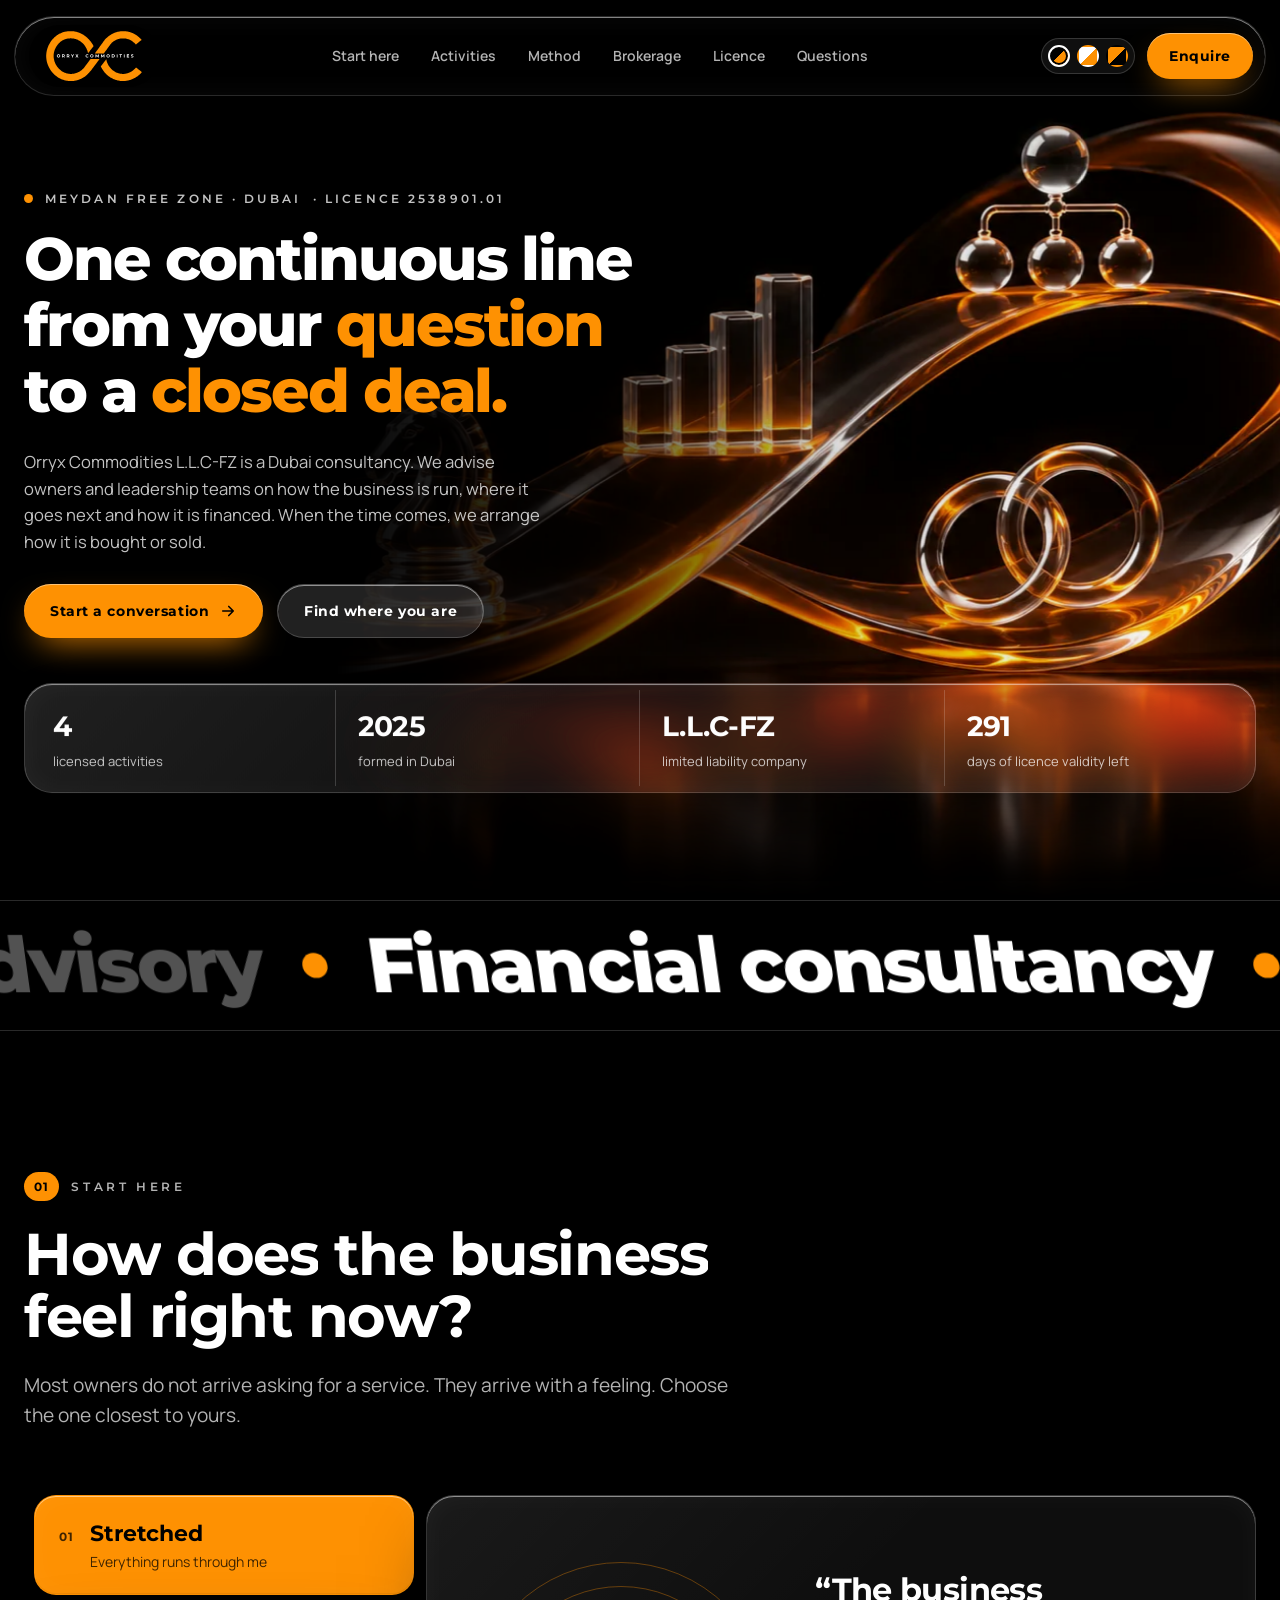
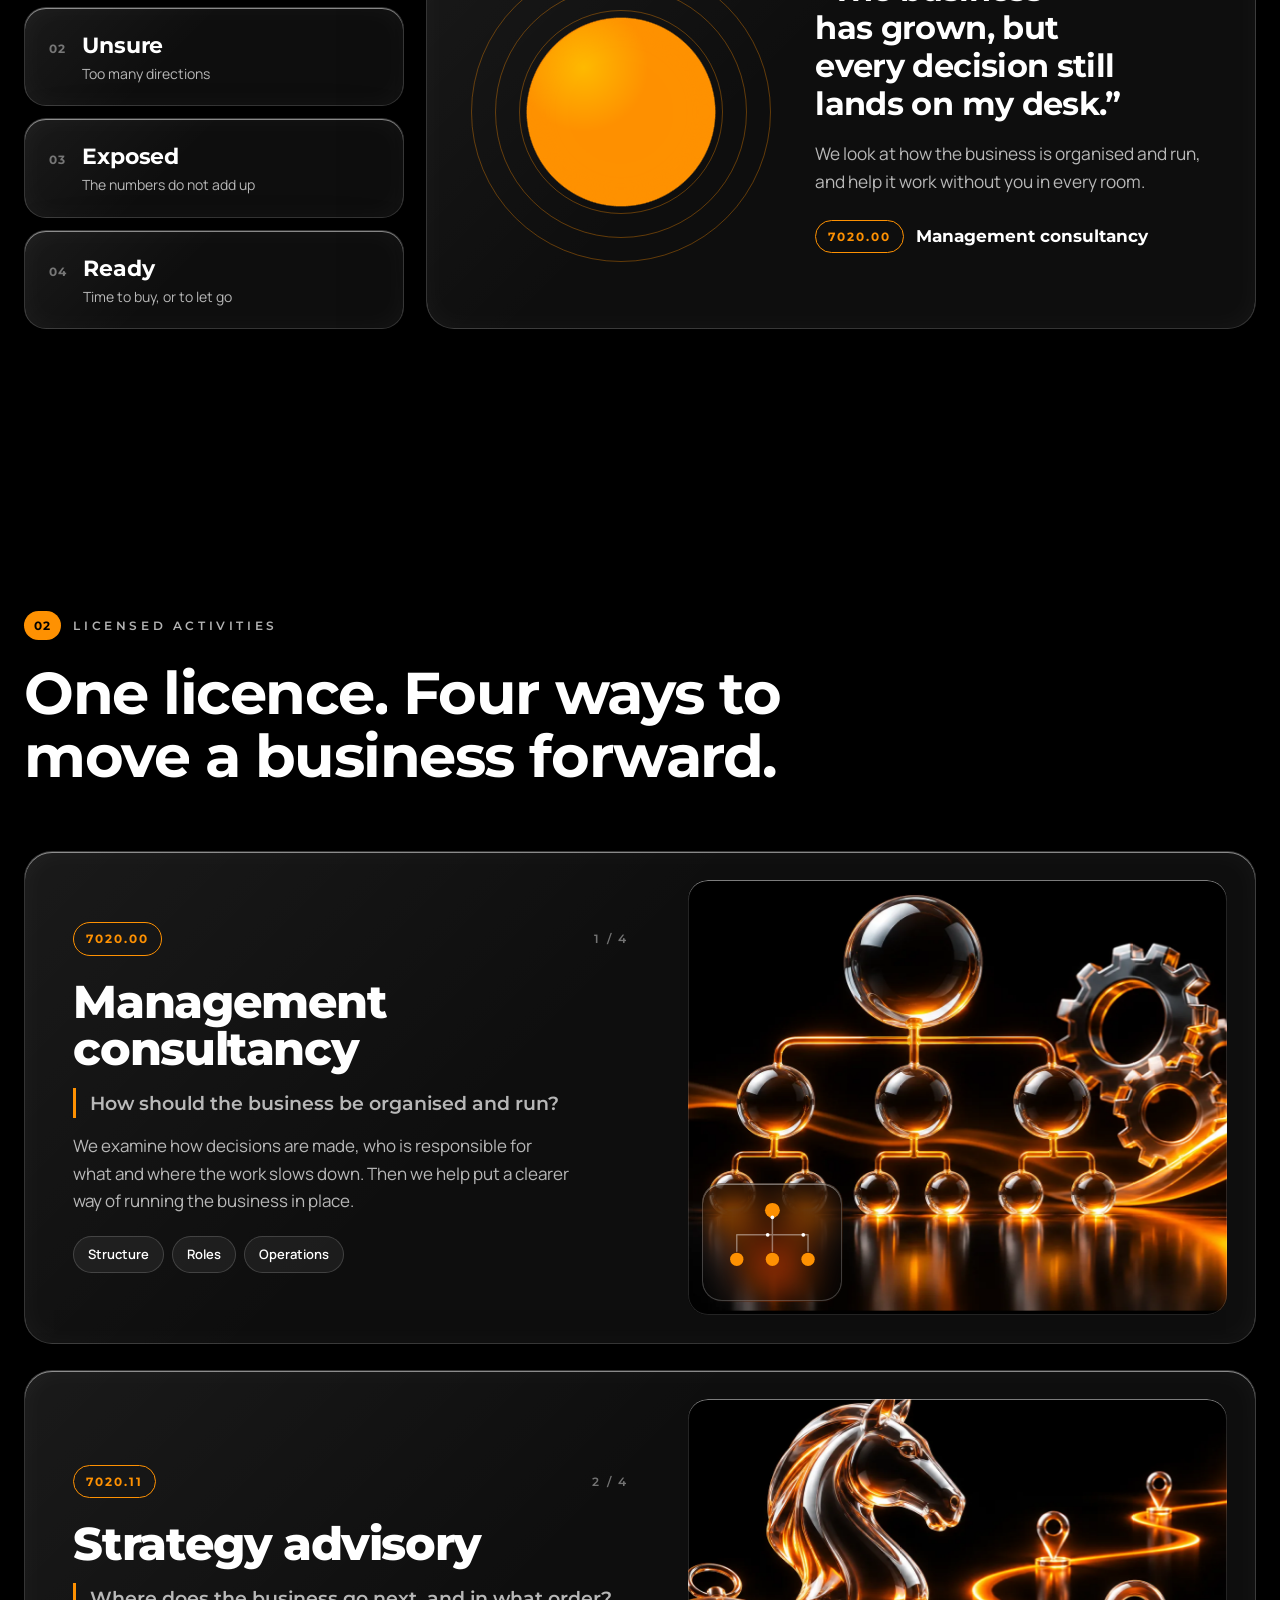
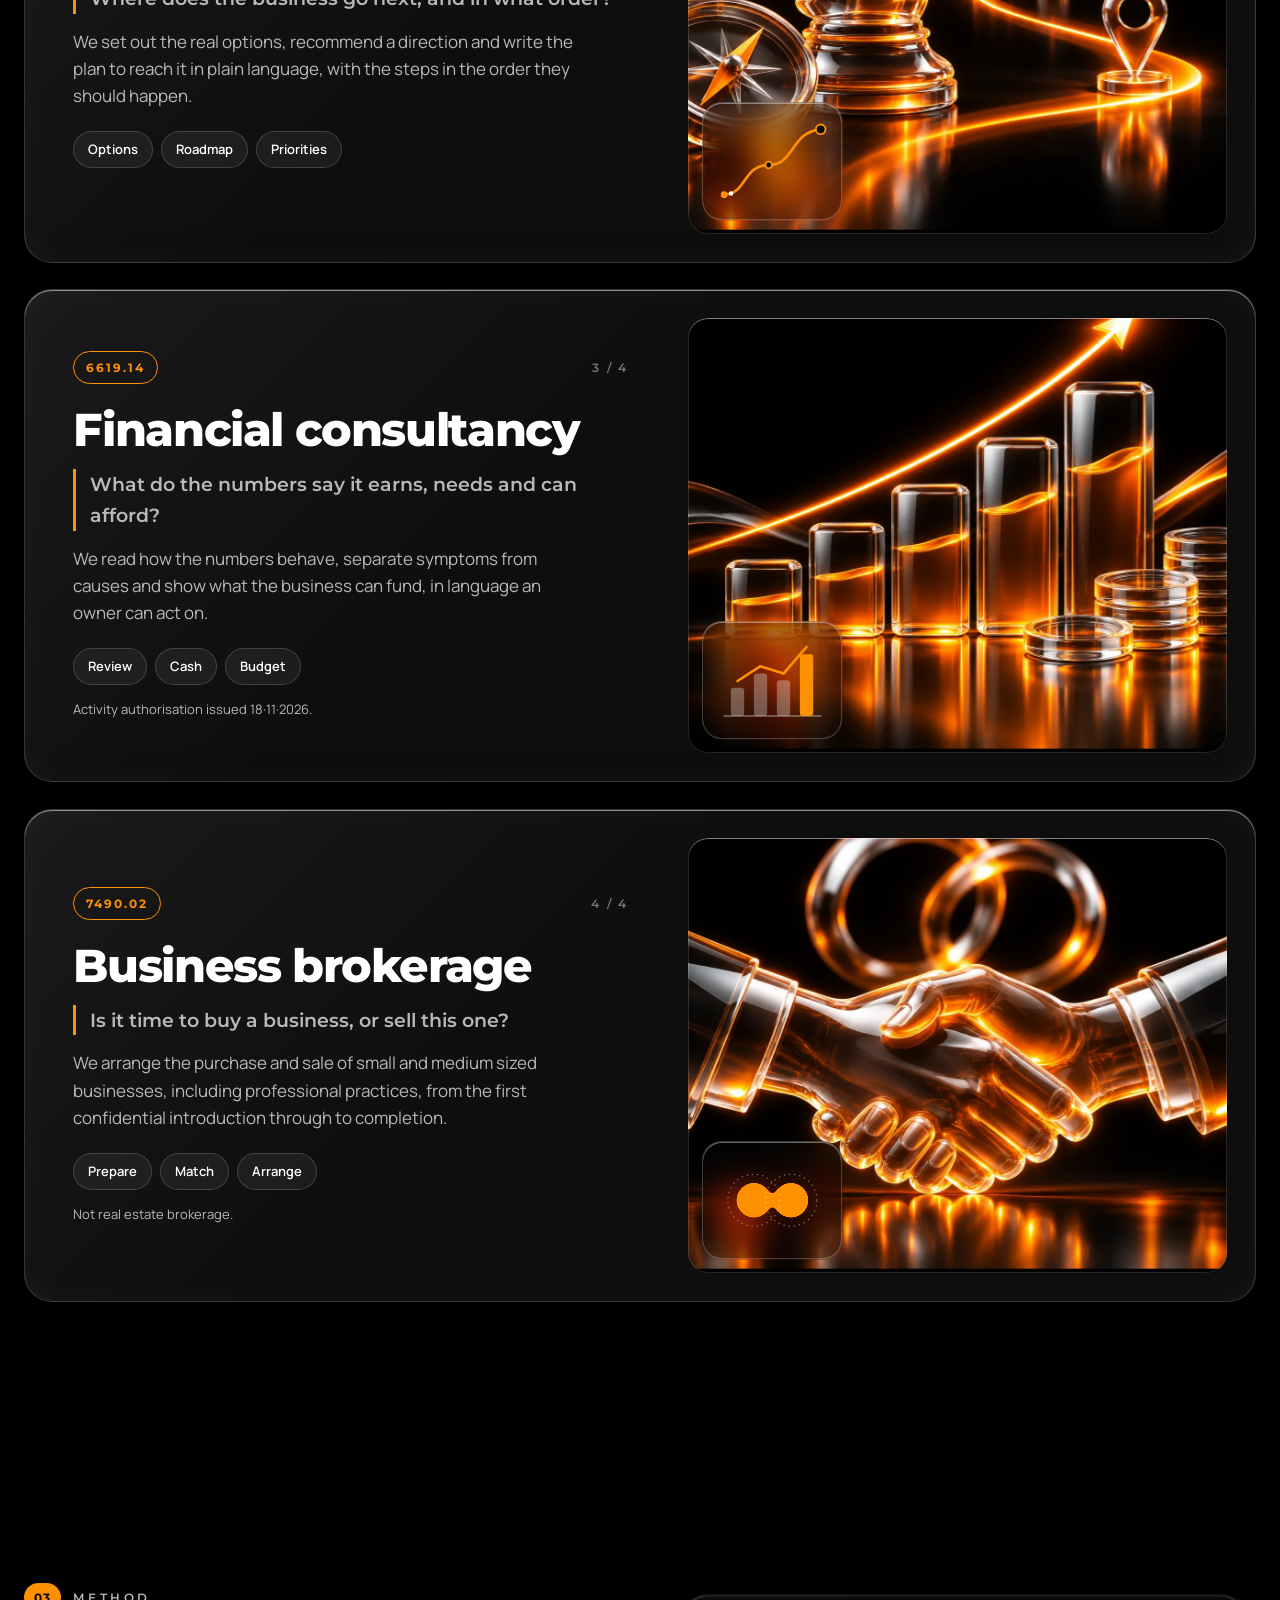
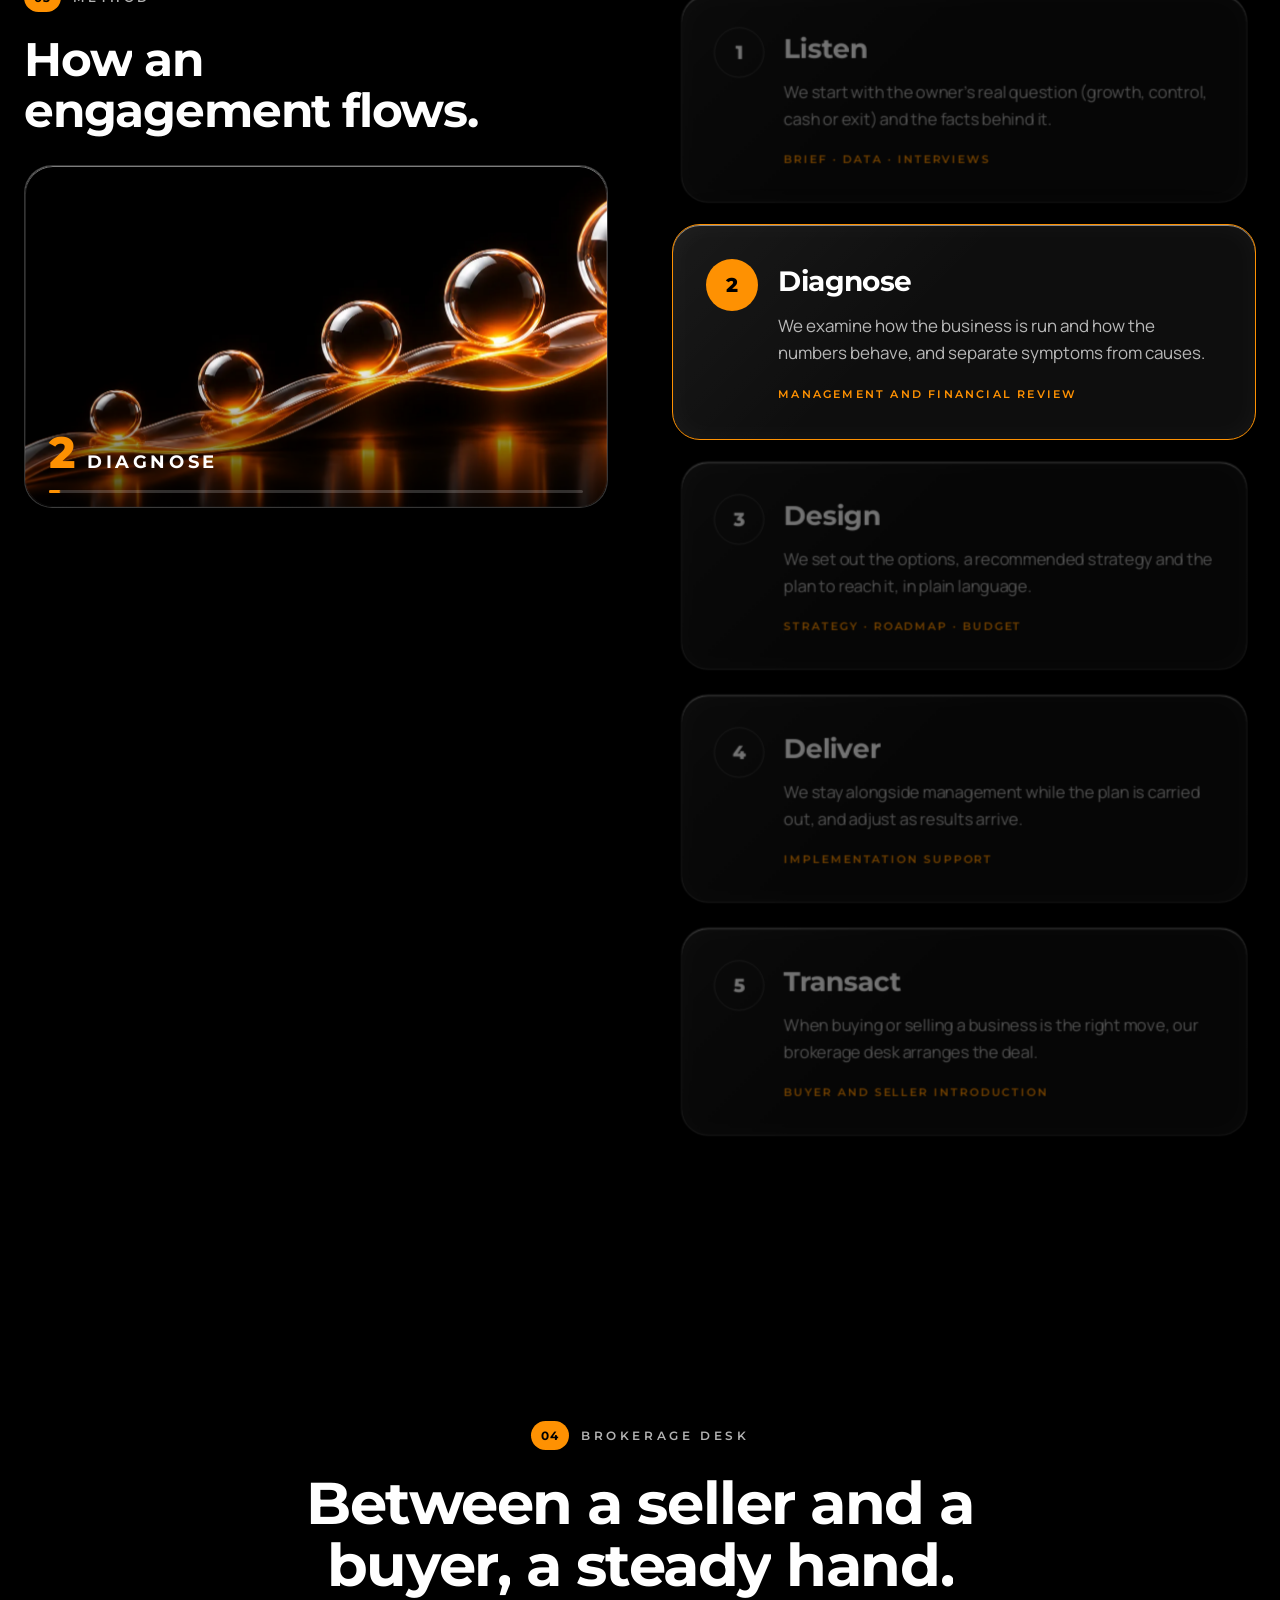
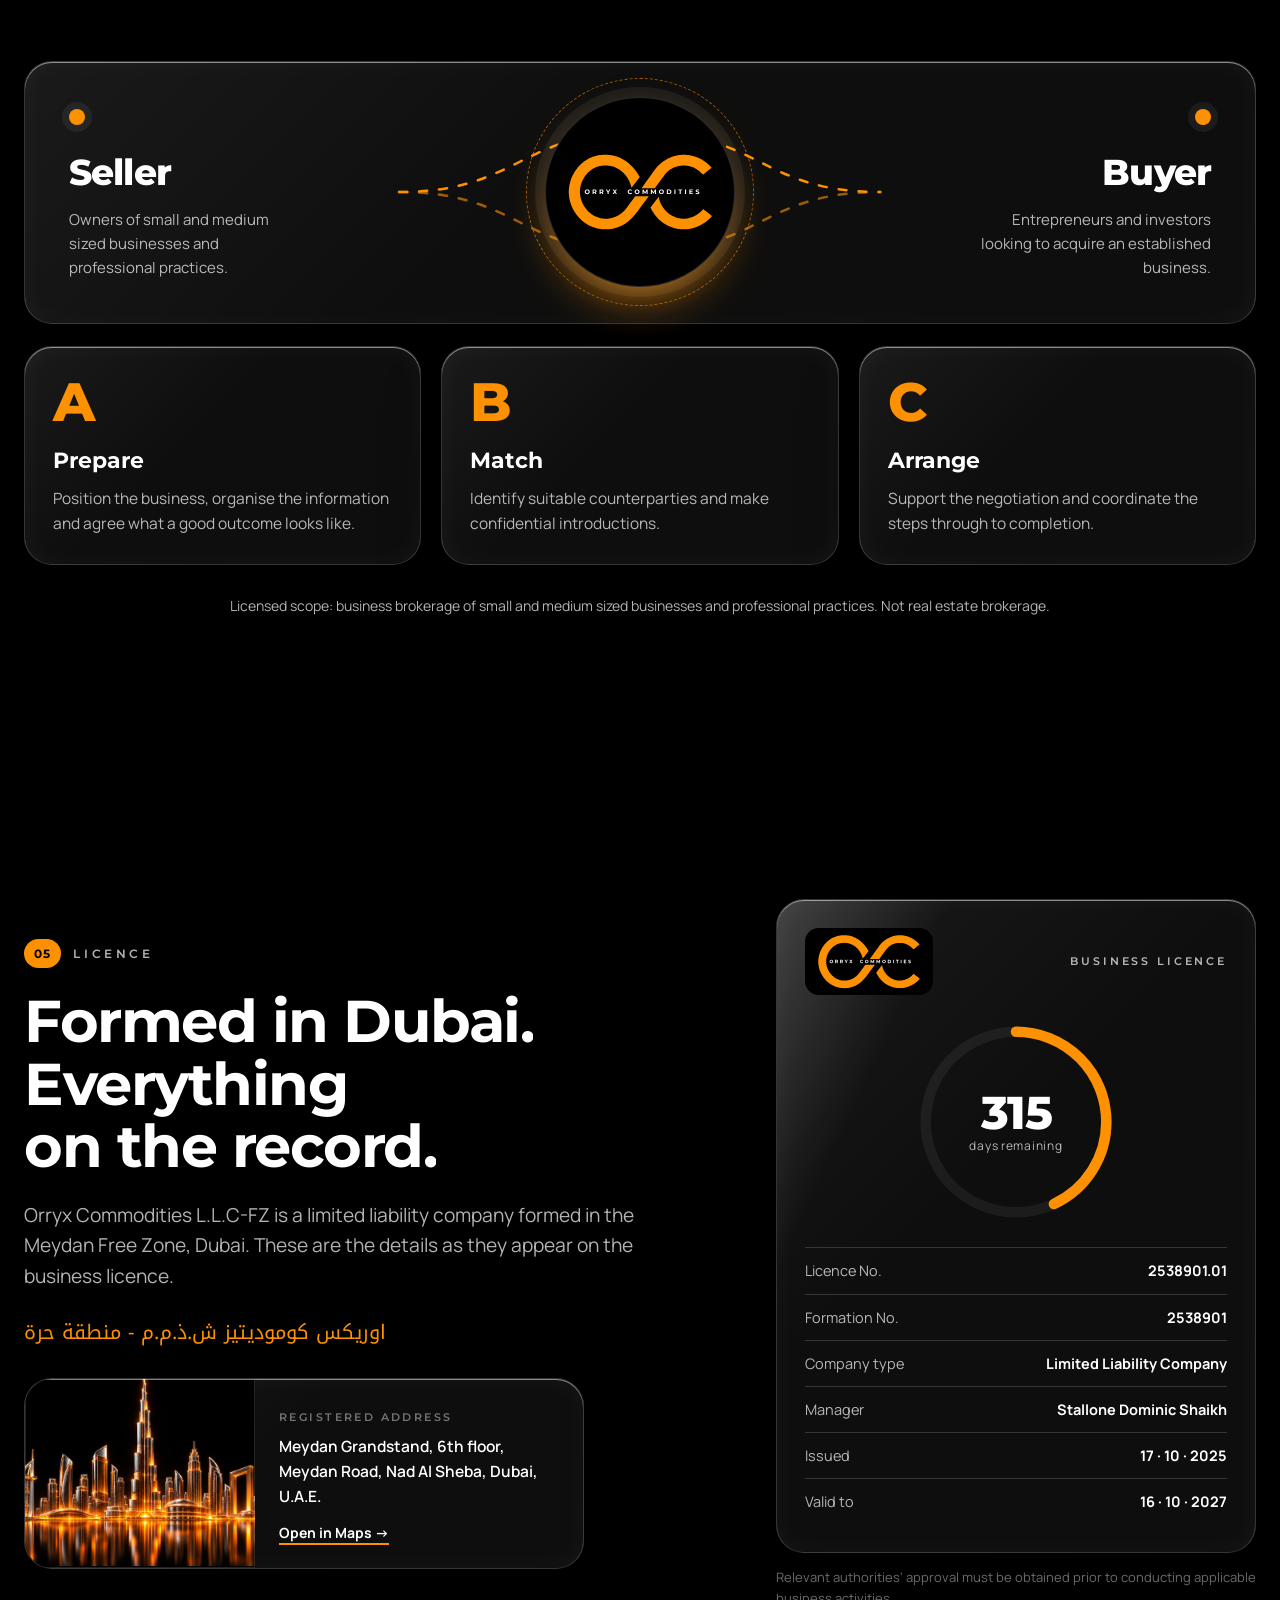
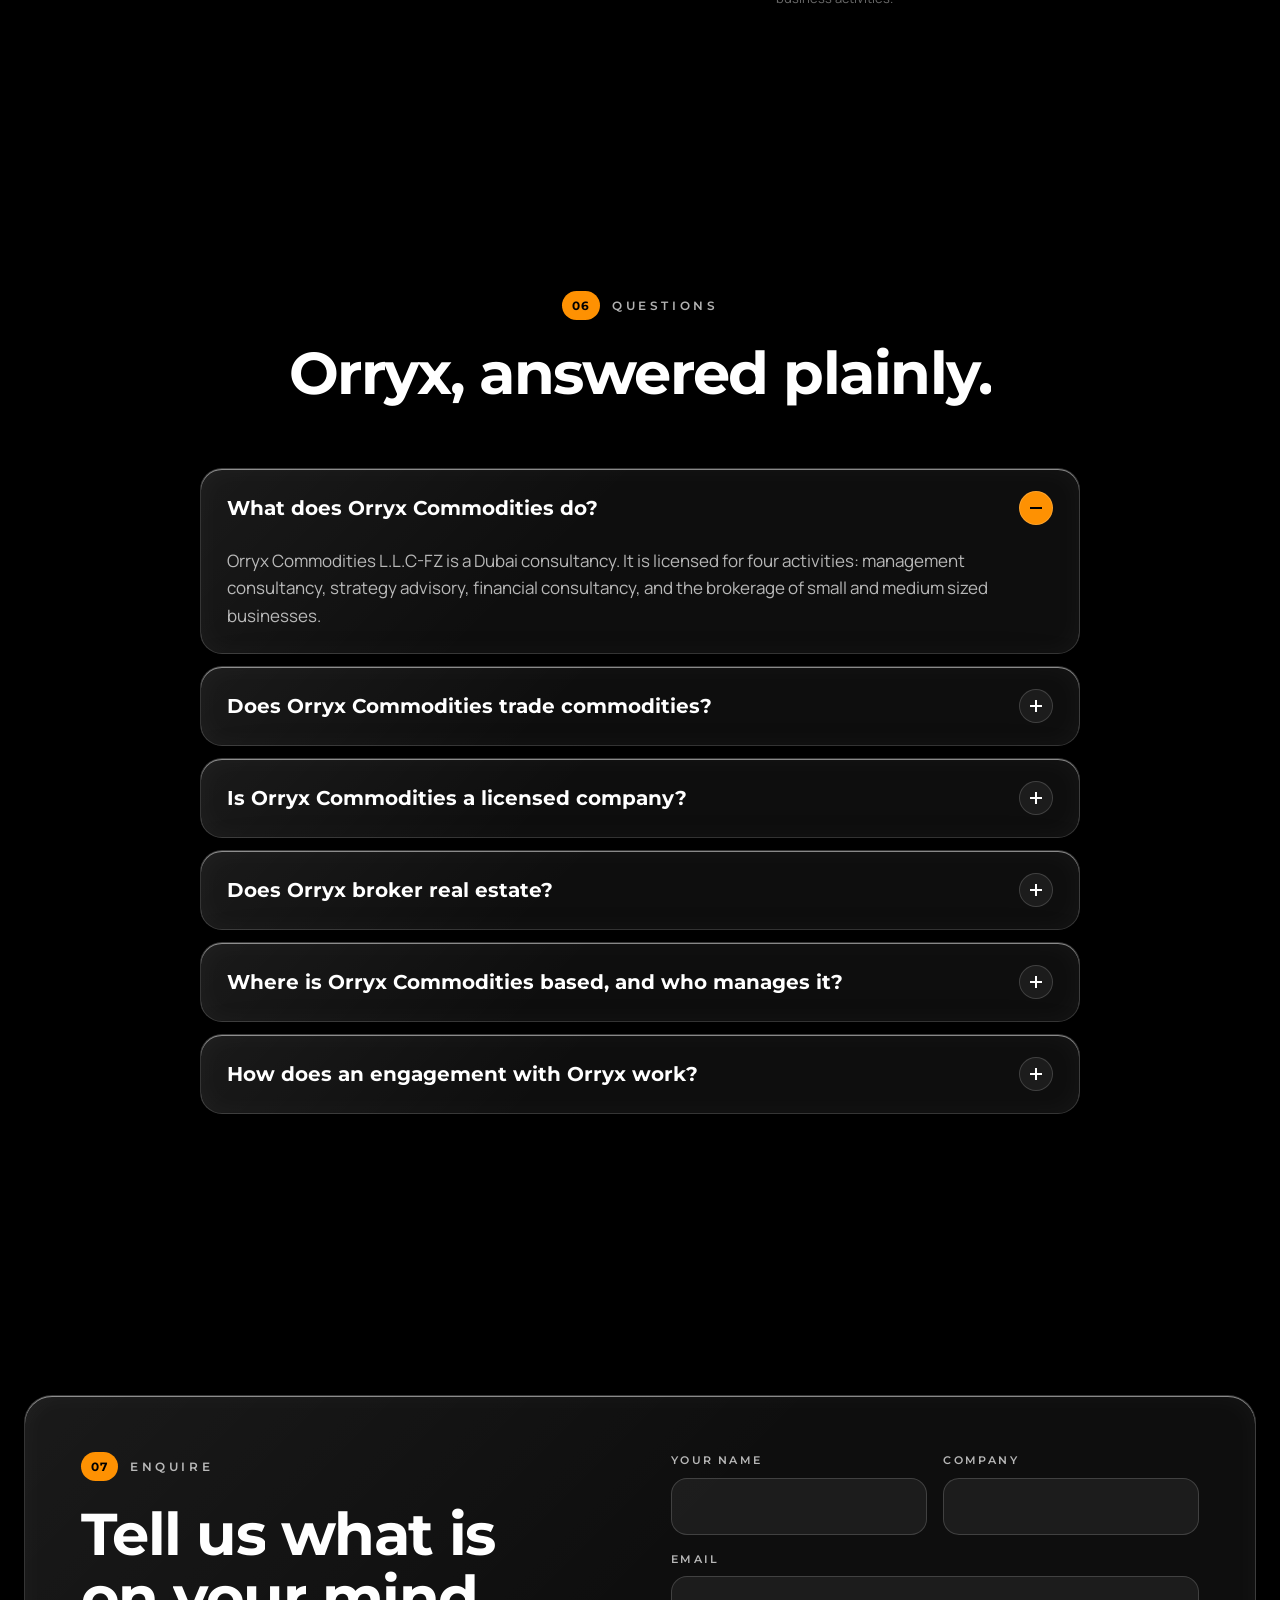
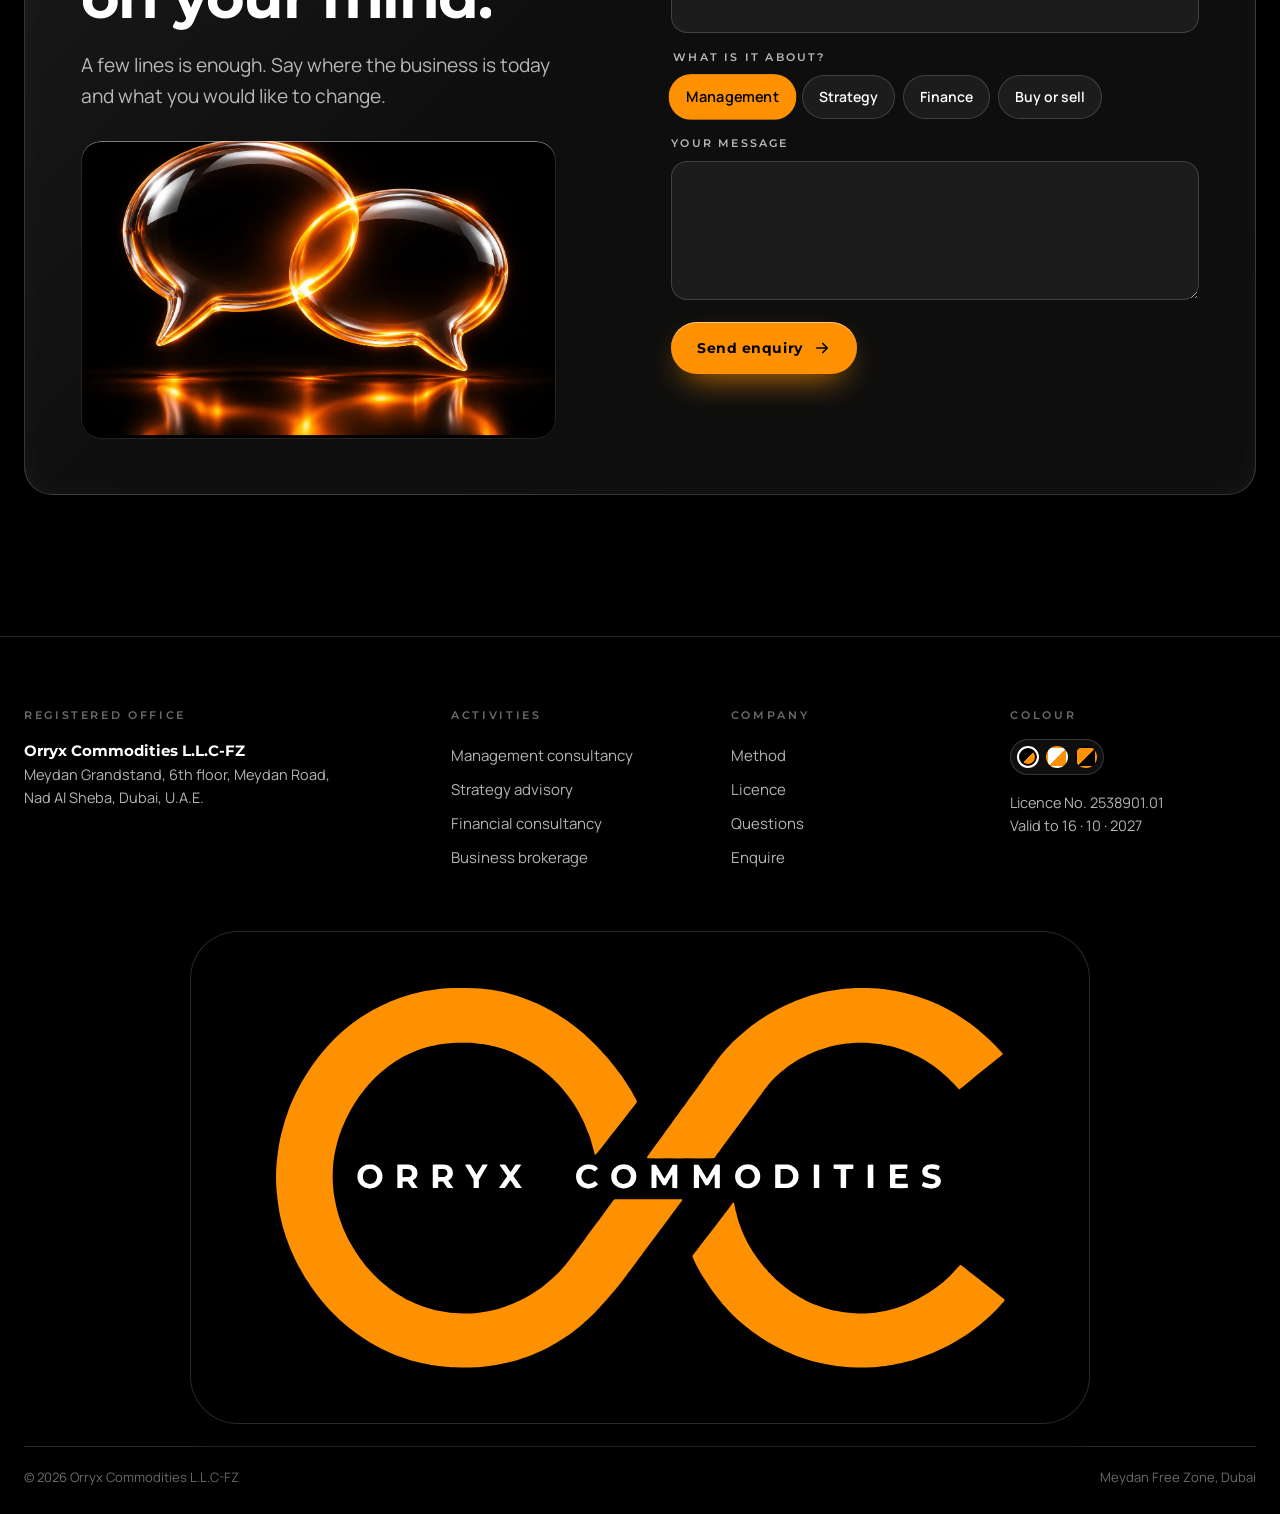
==== index.html @ baf8d6c7 "Orryx Commodities website, version 2 New design, separate from version 1: liquid glass, scroll motio" ====
<!doctype html>
<html lang="en" data-theme="night">
<head>
<meta charset="utf-8">
<meta name="viewport" content="width=device-width, initial-scale=1, viewport-fit=cover">
<title>Orryx Commodities — Dubai consultancy and business brokerage</title>
<meta name="description" content="Orryx Commodities L.L.C-FZ is a Dubai consultancy in the Meydan Free Zone, licensed for management consultancy, strategy advisory, financial consultancy and the brokerage of small and medium sized businesses.">
<!-- Version 2 is a design alternative. Keep it out of search until one version is chosen. -->
<meta name="robots" content="noindex">
<meta name="theme-color" content="#000000">
<meta property="og:type" content="website">
<meta property="og:title" content="Orryx Commodities — Dubai consultancy and business brokerage">
<meta property="og:description" content="Management consultancy, strategy advisory, financial consultancy and SME business brokerage. Meydan Free Zone, Dubai.">
<meta property="og:image" content="https://alliancestreetgoa-lang.github.io/OrryxV2/assets/img/og.png">
<link rel="icon" type="image/png" href="assets/img/favicon.png">
<link rel="apple-touch-icon" href="assets/img/apple-touch-icon.png">
<link rel="preconnect" href="https://fonts.googleapis.com">
<link rel="preconnect" href="https://fonts.gstatic.com" crossorigin>
<link href="https://fonts.googleapis.com/css2?family=Montserrat:wght@400;500;600;700;800&family=Manrope:wght@400;500;600;700&family=Noto+Kufi+Arabic:wght@400;600&display=swap" rel="stylesheet">
<link rel="stylesheet" href="css/style.css?v=16">
<script>
  (function(){var d=document.documentElement;d.classList.add('js');
  try{var t=localStorage.getItem('orryx-theme');if(t)d.setAttribute('data-theme',t);}catch(e){}})();
</script>
</head>
<body>

<!-- The registered logo, traced exactly from the supplied file (tools/trace_logo.py). Do not edit the shapes by hand. -->
<svg width="0" height="0" style="position:absolute" aria-hidden="true">
  <defs>
<!-- LOGO-DEFS:START -->
<path id="lm" fill-rule="evenodd" d="M608.7 186.9l5.7-0.1l4.7 0l14.5 0.6l8.8 0.5l10.7 1l7 0.9l6.3 1l8 1.7l2.5 0.4l2.5 0.7l2.2 0.4l8.1 2.1l9.9 3l8.5 3l8.2 3l14.3 6l4.9 2.3l5.5 2.7l7.9 4.2l3.7 2l5.8 3.4l3.1 1.7l3.3 2l4.1 2.7l2.5 1.8l6.5 4.2l5.7 4.3l10.1 7.7l9.8 8.3l7.4 6.7l10.5 10.3l7.4 7.7l4.6 5.2l3.5 3.8l6 7l3.5 4.4l5.5 6.6l3.4 4.8l4.3 5.5l4.2 5.7l1.5 2.5l2.4 3.5l3.7 5.8l2.4 3.5l3.8 6.3l3.6 6.9l2.7 4.7l0.9 2.1l0.4 1l0.1 0.7l0 0.5l-0.5 1.3l-2 2.7l-3.7 4.4l-3.5 4.6l-4.4 5.5l-3.3 4.5l-4.1 5.3l-4.4 5.6l-1.8 2.3l-6 7.7l-2.2 2.7l-5 6.3l-6.8 8.9l-3.3 4l-2.4 3.2l-4.7 5.8l-3.3 4.3l-2.3 2.5l-0.5 0.3l-0.5 0.1l-0.2-0.1l-0.3-0.3l-0.3-0.8l-0.8-3l-0.8-3.5l-0.6-2.3l-2.3-8l-1.1-4.2l-2.3-7l-1.3-3.3l-2.2-5l-0.7-2l-4-9.7l-1.8-4l-3.5-6.7l-0.8-1.6l-1.9-3.7l-2.9-5l-5-8.3l-1.9-3l-1.5-2l-1.8-2.6l-3-4.1l-1.4-1.8l-2.5-3.2l-4-5l-2.8-3.4l-5.3-5.8l-4-4l-4.9-4.8l-5.7-5.3l-9.4-7.7l-7-5.2l-10.7-7l-3.3-2l-5.1-2.8l-3.1-1.6l-4.8-2.6l-3.7-1.9l-3.9-1.9l-6.9-3.1l-4.8-1.9l-5.2-2l-6.2-2.1l-7-2l-2.3-0.5l-2-0.5l-2.5-0.6l-1.5-0.4l-2.7-0.5l-2.3-0.5l-3-0.5l-2.5-0.5l-8-1.1l-4.7-0.4l-4-0.4l-5.5-0.4l-6-0.3l-5.8 0l-5.7 0l-5 0.2l-5.3 0.4l-3 0.3l-5.5 0.4l-3 0.3l-7.2 1l-2.5 0.4l-3.3 0.5l-2.7 0.7l-2.5 0.4l-2.3 0.6l-2.4 0.5l-1.6 0.5l-2.2 0.5l-3.3 0.9l-1.7 0.6l-4.5 1.4l-10.8 4l-6.9 3.1l-4.2 2l-5.9 2.9l-3.3 1.8l-8.2 5l-3.5 2.3l-9.5 6.7l-5.1 4l-4.8 4l-8.9 8.3l-7.9 8.2l-3.2 3.5l-6 7l-4.8 6.2l-3.3 4.6l-6.7 10.1l-5.1 8.4l-4.9 8.9l-3.3 6.4l-0.8 1.7l-2.9 6.5l-0.8 1.9l-1.2 2.8l-2 4.8l-1.4 4.2l-2.6 7.5l-2 6.4l-0.5 2.1l-0.6 2l-1.9 7.9l-1 4.8l-0.4 2.3l-0.6 2.8l-0.4 3.2l-0.6 3.3l-1 9.7l-0.5 11.3l-0.1 5l0 2.2l0.4 10.3l0.2 2.2l0.9 10.5l1 6.5l0.6 2.8l0.5 2.7l0.5 2.3l0.6 3.5l1.9 8.2l0.9 3.5l0.6 1.8l0.6 2.5l2.9 8.8l1.5 4.2l1.5 4.3l0.8 2.2l2.2 4.9l2.2 4.8l1.7 3.8l2.9 6l1.1 2l5.1 8.9l1.7 2.8l0.8 1.1l2.4 3.9l4.8 7.3l2 2.9l5.3 7.1l0.8 1l1.7 1.9l2.3 3.1l3.2 3.7l6.7 7.3l3.9 4l4.1 4l2.2 2l7.8 6.8l3.5 2.7l2.6 2.2l3 2.3l7.1 5l6.1 3.8l4.5 2.6l4 2.5l3.5 1.9l6.1 2.9l1.7 0.8l3.2 1.5l4.4 2l5.3 2l5.7 2l1.7 0.5l4.4 1.5l4.5 1.3l3.7 1.1l4.3 1l4.2 1l11.5 1.9l7 1l14 1.1l6.8 0.2l10-0.1l6.7-0.4l7-0.8l6.8-0.9l5-0.8l6.2-1.2l5-1.2l7.8-2.1l6.7-2.1l3.5-1.2l8.2-3.1l4.8-1.9l4.3-1.9l8.3-3.9l3.9-2.1l4-2.2l6.8-3.8l4.7-3.1l4.7-3.1l2.6-1.8l5.3-3.9l6.4-5.1l3.3-2.7l2.1-2l2.9-2.4l2-1.8l4.5-4.4l2.2-2.1l3.3-3.3l1.5-1.8l2.3-2.4l3.2-3.7l6.8-8.3l8.2-10.9l4.2-5.9l2.5-3.2l6-8.1l4.3-5.8l5.4-7.6l11.3-15.2l1.8-2.5l4.5-5.8l2.5-3.5l3.4-4.5l3.3-4.8l3-4.1l2.5-3.2l3-4l2.6-3.7l1.2-1.4l1-0.8l0.5-0.3l0.7-0.2l3-0.1l99.5 0.1l0.8 0l0.5 0.2l0.3 0.3l0.1 0.5l-0.2 0.5l-2 3l-5.5 7.2l-2.4 3.5l-4.5 5.8l-1.6 2.2l-4.3 5.8l-2.5 3.5l-2.5 3.2l-4.7 6.5l-8.2 10.9l-2.5 3.5l-8.6 11.1l-1.7 2.5l-2.9 4l-2.3 2.8l-3 4.1l-4.5 6.4l-3.5 4.5l-4.5 6.3l-2.5 3.2l-4.8 6.6l-4.3 5.6l-4.7 6.4l-5.3 6.9l-2.4 3.3l-4.7 5.7l-2.5 3.2l-6 7l-3.3 3.6l-4.7 5.7l-4.1 4.5l-4.5 4.9l-2.2 2.6l-5.5 5.7l-2.8 3l-8.2 8l-3.6 3.3l-2.5 2.2l-2.7 2.5l-4.9 4.3l-8.8 7l-8 6l-10.3 6.8l-6.1 3.9l-4.4 2.5l-4.2 2.6l-7.3 4l-7.7 4l-18.3 8l-5.2 2.1l-5.3 1.8l-1.8 0.5l-4.7 1.7l-1.7 0.5l-4.5 1.5l-7.3 2l-3.5 0.9l-2.2 0.5l-2 0.6l-2.5 0.4l-2.5 0.6l-2 0.4l-2.3 0.6l-3 0.4l-3.2 0.7l-10 1.7l-9 1.1l-10.3 1l-3.2 0.3l-11 0.3l-13 0l-10-0.3l-5.8-0.3l-7-0.6l-3.5-0.3l-8.3-0.9l-8.2-1.2l-2.5-0.5l-2.5-0.3l-2.7-0.6l-2.9-0.4l-2.6-0.7l-2-0.3l-2.5-0.7l-2.5-0.4l-15.3-4l-6.5-2.1l-6-2l-2.7-1l-1.5-0.6l-3.6-1.2l-7.7-3.1l-11.6-5.2l-4.1-2l-7.6-4l-5.5-3l-6.8-4l-12.4-8l-6.8-4.7l-7-5.3l-6.2-4.7l-6-5l-8-7.1l-3-2.9l-8-7.9l-6-6.2l-3.7-4.2l-6-7l-5.3-6.6l-3-3.8l-6.8-9.3l-3-4.3l-2.6-4.2l-5.6-8.4l-3.3-5.9l-2.5-4.2l-1.5-2.8l-2.4-4.2l-3.3-6.2l-3.8-7.8l-1.6-3.8l-2.4-5l-3.2-7.5l-2.5-6.8l-1.4-3.7l-0.6-1.7l-1.5-4.1l-4-12.9l-1.1-4l-1.9-7.5l-1-4.3l-2.1-10l-0.5-3.7l-0.5-2.8l-0.5-3.2l-0.4-2.8l-0.6-5l-0.6-5l-0.4-4.2l-0.5-3.5l-0.5-8.8l-0.3-3.2l-0.2-9l0-7.3l0.2-5.7l0.4-4.8l0.3-5.7l0.2-2.3l0.4-3.2l0.3-3.3l0.8-6l0.3-3.7l0.6-3.3l0.5-3.7l0.5-2.8l0.5-3l0.5-2.2l0.4-2.5l0.9-4.3l0.7-2.5l0.5-2.7l0.6-2.1l2.4-8.9l3.1-10.8l1-3.3l1.6-4.2l2.4-7.2l1.5-3.8l0.6-1.7l2-5l4-9l4.9-10.3l7-13.2l6.3-10.7l7-10.8l2-2.9l5-7.1l2.9-4l3.1-4l5-6.3l9.2-10.7l2.4-2.5l5.3-5.8l2.3-2.2l5.5-5.6l1.8-1.5l8.2-7.5l8.4-6.9l3.9-3l2.5-1.8l6.1-4.5l4.4-2.9l3-2l7.7-4.9l3.8-2.2l6.5-3.7l3.5-1.8l6.5-3.4l4-1.9l7-3.2l4.7-2.1l7.2-2.9l4.8-1.7l9.3-3.3l7.2-2.3l5-1.4l5.5-1.5l9.5-2.1l5-1.1l6-1l7.8-1.2l8-1l6.7-0.6l6.3-0.4l9.7-0.4zM1223.7 187.1l2.9-0.1l3.5 0l12.8 0l16.2 0.9l3.5 0.3l7 0.7l6.8 1l5.7 0.9l6.3 1.1l9.2 2l9 2.2l6 1.7l7.3 2.2l6 2l11 4l5.7 2.2l9.3 4l3.9 1.9l12.2 6.3l8.6 4.8l6.9 4.2l13.3 9l4.1 2.9l6.7 5l2.8 2.3l4.5 3.6l4.2 3.7l5.5 4.6l7.3 6.7l9 8.9l11.1 12l0.3 0.5l0.1 0.5l0 0.5l-0.1 0.3l-0.7 0.7l-2.5 2l-4.8 3.8l-2.7 2.2l-3.5 2.7l-3.1 2.6l-5 4l-2.9 2.2l-15.5 12.6l-3.2 2.6l-5.4 4.6l-7.6 6.2l-1.8 1.6l-4.5 3.5l-2.5 2.1l-0.7 0.5l-0.5 0.1l-0.8-0.2l-0.5-0.3l-7.4-8l-5.3-5.2l-2.8-2.9l-3.1-2.9l-5.7-5l-7.2-6l-4-3.1l-5.4-3.9l-7.6-5l-3.6-2.3l-8.4-4.7l-4-2.2l-8.1-3.8l-4.9-2.1l-7.5-3l-5.5-1.9l-2.2-0.6l-4-1.4l-3.3-1l-2.2-0.5l-2.3-0.7l-2.2-0.4l-2-0.5l-3-0.4l-2.5-0.6l-3.3-0.5l-2.5-0.5l-8.5-1.1l-3.6-0.3l-6.1-0.7l-6.5-0.3l-6 0l-5.3 0l-9.2 0.5l-3.8 0.4l-4.7 0.3l-7.5 1l-7.3 1.3l-9 1.9l-4 1.1l-3.5 1l-3.6 1.2l-2.6 0.8l-3 0.9l-8.3 3.1l-6.9 3l-5.8 2.7l-4.5 2.3l-5.7 3l-5.2 3l-4.3 2.7l-2.3 1.6l-3.8 2.4l-4.6 3.3l-3.5 2.7l-2.1 1.8l-2.8 2.2l-4.9 4.3l-5.1 4.6l-6 6.3l-2.8 3.1l-4.9 6l-4 5.1l-3 4.1l-1.5 2.3l-1.5 1.9l-1.5 2.1l-1.6 2l-5.6 8l-5.4 7.2l-4.7 6.6l-5.5 7.3l-4.5 6.3l-15.2 20.3l-2.8 4l-9.3 12.5l-7.6 10.5l-2.6 3.4l-4.1 5.9l-0.4 0.4l-0.4 0.3l-0.8 0.3l-1.3 0.1l-22 0.1l-18.5-0.1l-12.5 0.1l-14.5-0.1l-18 0.1l-14.5-0.2l-1.2-0.1l-0.4-0.2l-0.2-0.2l-0.2-0.5l0-0.5l0.1-0.3l3.1-4.7l4.3-5.8l5.8-8.1l8.5-11.6l7.5-10.6l8.5-11.4l2.4-3.5l1.4-1.8l2.4-3.5l4.7-6.2l5.3-7.6l2.6-3.4l3.7-5.1l2.3-3.2l4.7-6.6l2.4-3.1l3.1-4.2l2.3-3.3l7.6-10.5l2.4-3.5l10.5-14.5l4.6-6.8l6.4-8.5l1.7-2.4l4.7-6.4l3-3.6l8-9.1l2.8-3l6.5-6.7l7.7-7.1l6.7-5.9l3.6-3l2.2-1.8l3.9-3.2l3.7-3l3.1-2.3l9.8-7l9-5.9l4.9-3.1l4.9-2.8l7-4l4.1-2.2l3.9-2l6.2-3l6.3-2.9l11.4-4.8l3.3-1.4l5.3-1.9l11.9-4l8.3-2.5l8.6-2.2l6.7-1.6l11.2-2.1l7.8-1.2l8-0.9l7.7-0.8l3.3-0.2zM1034.7 519.4l0.4-0.1l0.4 0.1l0.2 0.2l0.3 0.5l0.9 3.9l0.4 2.6l0.4 1.8l0.5 3l0.6 2l0.6 2.4l0.5 1.6l0.5 2.2l0.5 1.8l0.5 2.2l1.8 6l1.2 3.3l3.8 10.2l4.1 9.3l4 8.2l2.8 5.3l5.3 8.7l2 3l2.2 3.1l4.8 7l8.7 11.2l3.5 3.8l4.4 5.2l4.6 4.5l2.5 2.6l2.9 2.9l4.4 4l6 5l4.7 3.9l6.3 4.8l5.7 4l2 1.3l5.8 3.4l3.6 2.3l3.9 2.2l3.7 2l8 4l4.3 1.8l6 2.3l12 4.2l7 2l5 1.2l5 1l6.2 1.2l7.1 1.1l6.4 0.8l5.8 0.5l3.7 0.3l6.5 0.2l10 0l6.3-0.3l9.2-0.9l8.3-1.3l7.2-1.4l6.5-1.5l7.3-1.9l3.9-1.2l8.4-3l5.3-2l4.8-2l5-2.3l6.3-3l3.4-1.7l12.6-7.2l4.6-2.8l3.9-2.7l3.6-2.3l4.2-3l10.1-8l2.6-2.2l3.3-2.9l4.7-4.5l6.1-6.4l3.4-4l5.3-5.5l1-0.9l0.7-0.2l0.6 0.1l0.9 0.6l4.3 3.3l2.8 2.3l6.4 5.2l4.9 3.6l6.4 5.2l3.5 2.6l3.1 2.7l9.6 7.3l6.8 5.5l3.5 2.6l4.2 3.6l5.8 4.5l3.6 3l1.4 1.2l0.5 0.8l0 0.5l-0.1 0.5l-0.3 0.5l-1.4 1.6l-2.3 2.6l-4.7 5.4l-3.9 4.1l-4.1 4.1l-5.1 4.9l-7.8 7l-3.3 2.8l-4.9 4.2l-7.9 6.2l-9.3 6.8l-6.3 4.3l-3.9 2.3l-5.2 3.4l-7 4.1l-7.3 4.1l-7.7 3.9l-10.1 4.9l-1.7 0.7l-5.5 2.5l-6 2.4l-3.2 1.4l-2.8 1.1l-8.5 3l-8.2 2.6l-4.3 1.5l-3 0.9l-2.2 0.5l-2.2 0.7l-5.6 1.3l-2 0.6l-2.5 0.4l-2.5 0.7l-2.2 0.3l-2.3 0.6l-2.7 0.5l-2.5 0.5l-5 0.9l-3.3 0.5l-3.2 0.6l-4.8 0.5l-4 0.5l-9 0.9l-2.7 0.2l-10 0.3l-15.5 0l-10-0.4l-4.3-0.4l-8.5-0.7l-8.2-0.9l-3.5-0.6l-3.5-0.4l-7.8-1.6l-3.2-0.5l-2-0.5l-2.5-0.5l-2.3-0.5l-2.2-0.4l-2-0.6l-2.5-0.5l-7.5-2l-6.3-1.8l-4.5-1.6l-5-1.7l-10.5-3.9l-4.7-2l-11.3-4.9l-3.2-1.7l-7.1-3.5l-5.4-2.8l-5.3-3l-3.7-2.2l-8-4.9l-3.5-2.5l-8.4-5.6l-5.4-3.9l-3.9-3.1l-9.8-7.8l-8-7l-1.7-1.7l-6.5-6.2l-8.1-8.3l-2.2-2.6l-4.8-5.3l-3.9-4.8l-4.1-5l-7-9.3l-3.7-5.3l-4.5-6.9l-1.5-2.2l-1.8-2.7l-2.4-3.6l-3.9-6.3l-2.9-5.1l-5.2-9.6l-1.9-4l-2.9-6.3l-0.7-1.7l-0.2-1l0.1-0.8l0.3-0.7l0.3-0.5l6.5-8.3l6.7-8.9l3.3-4.1l2.9-3.8l1.7-2.4l1.5-1.8l3.9-5l1.6-2.2l5.3-6.7l8.5-11.3l1.5-1.8l1.7-2.2l1.4-1.8l2.4-3.2l1.5-1.9l4.3-5.5l7.2-10.2l0.3-0.2z"/>
<path id="lw0" fill-rule="evenodd" d="M468.4 460.6l1.7-0.1l2.3 0l1.7 0l1.3 0.2l2.2 0.4l2.5 0.9l0.5 0.3l1.5 0.8l0.8 0.6l0.7 0.5l0.5 0.5l0.7 0.4l0.4 0.5l0.6 0.5l0.4 0.5l0.6 0.5l0.5 0.8l0.5 0.5l0.3 0.6l0.5 0.6l0.3 0.5l0.3 0.8l0.4 0.8l0.3 0.7l0.4 2l0.3 1l0.2 1l0.1 1.7l0 3l-0.2 1.3l-0.4 1.2l-0.5 2l-0.2 0.5l-0.5 0.9l-0.2 0.6l-0.7 1l-0.6 1l-0.5 0.5l-0.5 0.8l-0.3 0.2l-0.6 0.8l-0.3 0.2l-0.8 0.8l-0.5 0.3l-0.5 0.5l-0.6 0.4l-0.9 0.7l-1 0.5l-0.5 0.3l-0.5 0.3l-1.2 0.3l-1.3 0.6l-2.2 0.3l-2 0.5l-1.3 0l-2.2 0l-1-0.1l-1.4-0.4l-2.4-0.4l-1.2-0.5l-1.3-0.5l-0.7-0.5l-1-0.4l-1-0.7l-0.5-0.3l-0.5-0.5l-0.8-0.5l-0.5-0.6l-0.5-0.4l-0.5-0.6l-0.3-0.3l-0.6-0.8l-0.4-0.5l-1.1-1.7l-0.6-1.4l-0.5-1l-0.3-0.9l-0.4-2.5l-0.2-1.2l0-2.3l0.1-2l0.1-1l0.7-3l0.9-2.2l0.2-0.5l1.1-1.5l2-2.3l0.3-0.2l0.7-0.8l0.6-0.4l0.5-0.5l1.6-1.1l1.8-1l2.6-1l1-0.2zM470.7 467.4l0.9-0.1l1 0.1l2.8 0.7l2.2 1l1.3 1l1 1l0.5 0.8l0.2 0.2l1.1 2l0.8 3.3l0.2 1.2l-0.1 1l-0.1 0.8l-0.8 3.2l-0.5 0.8l-0.6 1.2l-0.4 0.5l-0.5 0.8l-1 1l-0.4 0.2l-0.7 0.7l-1.7 0.9l-2.5 0.6l-1 0.2l-0.8 0.1l-0.7 0l-1-0.2l-2.8-0.8l-1.7-0.9l-0.5-0.4l-0.8-0.6l-0.5-0.5l-0.3-0.3l-1.2-1.6l-1-2.2l-0.3-1.5l-0.2-2l0.1-2l0.4-2.2l1-2.6l1.1-1.7l1-1l1.2-0.9l1-0.6l0.7-0.4l0.8-0.3z"/>
<path id="lw1" fill-rule="evenodd" d="M514.4 460.9l0.5-0.2l1 0l15.2 0l1.5 0.1l1.8 0.2l1.2 0.4l1.8 0.6l0.5 0.2l1.7 1.1l1.2 0.8l0.6 0.6l0.4 0.4l0.6 0.7l0.3 0.3l0.9 1.3l0.4 0.7l0.8 2.3l0.1 0.5l0.2 1.2l0 2.3l-0.1 1.5l-0.2 1l-0.9 2.7l-1.3 1.9l-1 1.1l-1.3 1l-1.2 0.7l-1 0.7l-0.2 0.4l0 0.2l0.2 0.5l0.3 0.5l0.5 0.6l0.3 0.7l0.4 0.5l0.8 1.1l0.5 0.6l0.4 0.8l0.4 0.5l0.7 1l0.5 0.6l0.5 0.8l0.5 0.6l0.3 0.5l0.9 1.2l0.1 0.3l0 0.2l-0.2 0.3l-0.4 0.1l-0.2 0.1l-6.3 0l-0.7-0.1l-0.8-0.3l-0.2-0.2l-0.7-1.1l-0.5-0.5l-0.4-0.8l-0.5-0.5l-0.4-0.7l-0.6-0.8l-0.4-0.7l-0.5-0.6l-0.5-0.9l-0.6-0.8l-0.6-1l-0.8-1l-0.3-0.2l-0.5 0l-5.5 0l-0.7 0.1l-0.3 0.1l-0.2 0.2l-0.2 0.3l0 0.3l0.1 0.7l-0.1 7.5l-0.1 0.5l-0.2 0.3l-0.3 0.1l-0.5 0.1l-5.5 0l-1-0.1l-0.2-0.1l-0.2-0.3l-0.2-0.5l0-0.7l0.1-10l-0.1-23.5l0-0.5l0.1-0.3zM523.4 467.6l4.7 0l2.5 0.1l1 0.2l1 0.2l2 1l1 1.1l0.3 0.4l0.3 1l0.4 1.5l0 1l-0.1 1l-0.4 1.5l-0.2 0.5l-0.3 0.5l-1 1.1l-1.7 0.9l-1 0.3l-2.5 0.2l-5.5 0.1l-1-0.1l-0.5-0.3l-0.2-0.4l-0.1-0.5l0.1-5.3l0-5l0.1-0.5l0.3-0.2l0.3-0.1z"/>
<path id="lw2" fill-rule="evenodd" d="M569.5 460.9l0.4-0.1l0.7-0.1l10-0.1l5.8 0.1l1.2 0.1l1.8 0.2l1.2 0.3l2 0.7l0.5 0.2l1.5 0.9l0.5 0.5l0.8 0.6l0.4 0.4l0.6 0.6l0.5 0.7l0.4 0.5l0.3 0.5l0.5 0.7l0.5 1.3l0.4 0.7l0.2 0.5l0.2 1l0.1 2l0 2l-0.2 1.8l-0.2 0.5l-0.8 2.2l-1.2 1.9l-1 1.1l-0.6 0.5l-0.5 0.5l-1.2 0.8l-0.9 0.7l-0.2 0.3l0 0.2l0.1 0.3l0.4 0.5l0.7 1.2l0.4 0.5l0.3 0.7l0.5 0.6l0.5 0.8l0.5 0.7l0.6 1l0.4 0.5l0.5 0.8l0.6 0.7l0.5 0.7l0.5 0.5l0.4 0.7l0.6 0.6l0 0.2l-0.3 0.3l-0.5 0.1l-0.5 0.1l-4.3 0l-2.5 0l-0.6-0.2l-0.3-0.3l-0.6-0.6l-0.3-0.6l-0.6-0.8l-0.5-0.7l-0.6-0.8l-0.4-0.7l-0.5-0.5l-0.4-0.8l-0.4-0.5l-0.8-1.2l-0.4-0.5l-0.6-1l-0.4-0.5l-0.3-0.3l-0.3-0.1l-0.5-0.1l-0.7 0l-4.8 0l-0.5 0.1l-0.2 0.1l-0.3 0.3l-0.2 0.2l0 0.3l0 8.2l-0.1 0.5l-0.3 0.3l-0.4 0.2l-0.5 0l-5.2 0l-0.8-0.1l-0.5-0.1l-0.4-0.3l-0.1-0.2l-0.1-0.5l-0.1-4.8l0.1-9.7l-0.1-9l0-9.8l0-0.7l0.1-0.5l0.1-0.3zM578.5 467.6l0.4 0l5.2-0.1l1.5 0.1l1 0.2l1.2 0.3l1.9 1l1.1 1.3l0.7 1.7l0.1 0.8l0 1.5l-0.1 1l-0.6 1.4l-0.6 0.8l-0.7 0.7l-0.7 0.6l-1.5 0.7l-0.8 0.2l-1 0.1l-1.2 0.1l-5.5 0.1l-0.5 0l-0.5-0.3l-0.2-0.2l-0.2-0.2l-0.1-1l0-9.8l0-0.2l0.2-0.3l0.5-0.4z"/>
<path id="lw3" fill-rule="evenodd" d="M619.6 460.9l0.3-0.1l1.5-0.1l4.5 0l1.2 0.1l0.5 0.1l0.3 0.3l0.3 0.7l0.4 0.5l0.5 1.3l0.6 0.7l0.5 1.2l0.6 0.8l0.4 0.7l0.7 1l0.3 0.8l0.5 0.5l0.7 1.2l0.4 0.5l0.4 1l0.7 1l0.3 0.8l0.5 0.7l0.4 1l0.3 0.2l0.2 0.1l0.4-0.3l0.7-0.7l0.5-1l0.7-1l0.3-0.8l0.5-0.7l0.5-1l0.6-0.8l0.4-0.7l0.7-1l0.3-0.8l0.5-0.7l0.5-1l0.6-0.8l0.4-1l0.5-0.7l0.6-1.3l0.3-0.4l0.5-0.3l0.5-0.2l1.3 0l5.2 0l0.5 0.1l0.3 0.3l0.1 0.3l-0.1 0.4l-0.6 0.6l-0.6 1.2l-0.4 0.5l-0.5 1l-0.7 1l-0.4 0.8l-0.4 0.5l-0.4 0.8l-0.7 0.9l-0.4 0.8l-0.4 0.5l-0.6 1.2l-0.6 0.8l-0.4 1l-0.6 0.7l-0.3 0.8l-0.6 1l-0.4 0.9l-0.6 0.8l-0.5 1l-0.5 0.8l-0.4 0.8l-0.6 0.9l-0.4 0.9l-0.8 1l-0.6 1.4l-0.1 0.5l0 0.7l0 2.8l0.1 7.7l-0.2 0.5l-0.4 0.4l-0.3 0.1l-0.5 0l-5.5-0.1l-0.9-0.1l-0.4-0.3l-0.1-0.2l0-0.5l0-11.3l-0.2-1.2l-0.2-0.5l-0.7-0.9l-0.4-0.9l-0.3-0.5l-0.6-1.2l-0.6-0.8l-0.6-1.2l-0.5-0.6l-0.4-0.9l-0.6-0.9l-0.3-0.9l-0.5-0.7l-0.7-1.3l-0.4-0.5l-0.5-1.2l-0.5-0.5l-0.3-0.8l-0.8-1.1l-0.3-0.6l-0.6-0.8l-0.5-1l-0.6-0.7l-0.3-0.8l-0.5-0.7l-0.5-1l-0.5-0.5l-0.1-0.3l0-0.2l0.1-0.3z"/>
<path id="lw4" fill-rule="evenodd" d="M673.1 460.9l0.3-0.1l0.5-0.1l6.2 0l0.8 0.1l0.7 0.3l1.1 1.3l1.2 1.7l0.4 0.8l0.4 0.5l2.4 3.6l0.8 1l0.5 1l0.5 0.6l0.5 0.2l0.2 0l0.3-0.2l1.5-2.2l0.5-0.5l0.4-0.8l0.4-0.5l0.7-1.1l0.4-0.6l0.5-0.8l0.4-0.5l0.7-1.1l0.5-0.6l0.5-0.7l0.3-0.3l0.4-0.6l0.3-0.3l0.5-0.2l0.7-0.1l5.5 0l1.3 0.1l0.2 0.1l0.2 0.2l0.1 0.3l0 0.2l-0.2 0.3l-0.5 0.5l-1.5 2.2l-0.4 0.5l-0.4 0.7l-0.5 0.6l-1.2 1.7l-0.3 0.5l-0.6 0.8l-2.4 3.4l-0.5 0.6l-1.5 2.3l-0.5 0.6l-0.8 1.1l-0.2 0.5l-0.2 0.5l0.1 0.5l0.5 0.7l1.1 1.5l0.5 0.8l0.2 0.2l0.5 0.8l0.5 0.6l1.8 2.4l0.2 0.3l2.4 3.7l1.7 2.2l0.4 0.7l0.5 0.6l1.9 2.7l0.2 0.3l0 0.2l-0.3 0.3l-0.5 0.1l-0.5 0.1l-6.5 0l-0.8-0.1l-0.7-0.4l-1.3-1.7l-0.5-0.8l-0.4-0.5l-4.3-6.6l-1-1.3l-0.3-0.3l-0.2 0l-0.5 0.1l-0.5 0.3l-0.5 0.9l-0.6 0.7l-1.4 2.3l-0.6 0.7l-1.5 2.2l-0.4 0.6l-0.5 0.8l-0.5 0.5l-1.5 2.1l-0.3 0.2l-0.5 0.2l-0.7 0.1l-3.5 0l-3 0l-0.5-0.1l-0.3-0.1l-0.2-0.3l0-0.2l0.2-0.5l1.8-2.2l0.4-0.8l0.6-0.8l0.4-0.7l0.6-0.6l0.5-0.9l1-1.5l0.5-0.6l0.3-0.7l1.2-1.6l0.5-0.6l0.5-0.7l0.5-0.6l1.5-2.1l0.5-0.6l0.4-0.8l0.4-0.5l0.3-0.5l0.1-0.5l-0.1-0.5l-0.4-0.7l-1.3-1.8l-1.5-2.2l-0.5-0.8l-1.4-2.2l-0.5-0.7l-1.6-2.3l-0.4-0.5l-1.7-2.5l-0.4-0.5l-0.4-0.8l-1.2-1.5l0-0.2l0.1-0.3z"/>
<path id="lw5" fill-rule="evenodd" d="M807.7 460.6l1.9-0.1l3 0l2.3 0.3l1.5 0.2l0.7 0.3l2.4 0.8l1.7 1l1.6 1.3l0.5 0.5l0.6 0.4l0.7 0.8l0.2 0.3l0 0.2l-0.1 0.3l-0.5 0.7l-1.9 1.8l-0.4 0.4l-0.7 0.6l-0.4 0.5l-0.2 0.1l-0.5 0.2l-0.5 0l-0.2-0.1l-0.3-0.2l-0.5-0.5l-1.7-1.3l-2-1l-0.8-0.2l-2.5-0.5l-1-0.1l-1 0.1l-2.7 0.6l-0.5 0.2l-1.7 0.9l-1.6 1.2l-1 1.1l-0.3 0.5l-0.4 0.5l-1 2l-0.9 3.2l-0.1 1.3l0 1l0.2 0.7l0.6 2.8l0.2 0.4l0.9 1.8l0.8 1.1l1 1l1.3 1l2 1.1l2.7 0.7l1.3 0.1l1.5-0.1l2.6-0.6l0.7-0.3l0.9-0.5l0.8-0.3l1.2-0.9l1-1.1l0.3-0.1l0.5-0.1l0.5 0.1l0.5 0.2l1.6 1.5l2.1 2.1l0.2 0.6l0 0.3l-0.1 0.2l-0.6 0.6l-1.4 1.4l-1.6 1.1l-1 0.5l-0.7 0.5l-1.5 0.5l-1 0.5l-2.3 0.4l-2 0.5l-2 0.1l-2.5 0l-0.7-0.2l-1.4-0.4l-2.1-0.4l-1.3-0.5l-1.2-0.5l-0.8-0.4l-1.2-0.6l-0.5-0.4l-0.7-0.4l-0.6-0.6l-0.7-0.6l-1.5-1.5l-1.1-1.3l-0.5-0.8l-0.4-0.6l-1.1-2.4l-0.6-2.5l-0.3-1l-0.2-0.7l-0.1-1.5l0-2.1l0.1-1.9l0.1-1l0.5-1.3l0.4-1.7l0.2-0.8l0.4-0.7l0.6-1.3l0.9-1.2l0.5-0.5l0.5-0.8l0.3-0.2l0.7-0.8l0.6-0.5l0.4-0.5l0.6-0.4l0.5-0.4l1.7-1.2l1.8-1l1.5-0.5l1.1-0.5l1.1-0.2z"/>
<path id="lw6" fill-rule="evenodd" d="M863.5 460.4l2.1-0.1l1.8 0.1l2.2 0.4l1.4 0.3l2.7 1l0.8 0.5l1.1 0.6l0.6 0.4l0.8 0.5l1.6 1.3l1 1l1 1.1l1.2 1.6l0.4 0.8l0.4 0.5l0.3 0.6l0.3 0.9l0.4 0.9l0.1 0.3l0.2 0.6l0.4 3.4l0.1 1.8l-0.1 2l-0.3 2l-0.3 1.5l-0.4 1l-0.4 1.2l-0.6 1l-0.5 1l-0.6 0.8l-0.4 0.7l-1.2 1.4l-1.1 1.1l-1.6 1.2l-0.8 0.4l-0.5 0.4l-1.2 0.6l-0.8 0.5l-1.5 0.4l-1 0.5l-0.5 0.2l-3.7 0.7l-0.9 0.1l-1.4 0l-1.2 0l-4.7-1l-2.3-0.8l-0.8-0.5l-1.2-0.5l-3-2.2l-0.5-0.5l-0.6-0.5l-1.2-1.4l-1-1.3l-0.5-1l-0.5-0.9l-1.1-3.4l-0.2-1.2l-0.1-1.5l-0.1-2.5l0.2-2.5l0.1-0.8l0.5-1.7l0.7-2.2l1-1.8l0.5-0.7l0.5-0.7l1-1.2l1.5-1.4l1.5-1.3l0.8-0.5l0.5-0.4l2-1.1l2-0.8l1-0.3l2.5-0.4zM862.3 467.9l1.1-0.2l1.2-0.1l1.3 0.1l1 0.1l1.7 0.3l2.3 1.1l1.5 1.2l1.5 1.6l0.4 0.9l0.5 0.7l0.4 1.5l0.4 1.2l0.2 0.6l0.1 1l0 1.5l-0.1 1l-0.1 1l-0.4 1l-0.4 1.2l-0.2 0.5l-0.6 0.9l-0.5 0.9l-0.4 0.5l-0.4 0.5l-0.9 0.9l-1.3 1.1l-0.6 0.2l-0.8 0.5l-0.3 0.2l-2.8 0.7l-1.5 0.1l-0.7 0l-0.8-0.2l-2.5-0.6l-0.3-0.2l-0.7-0.4l-1.1-0.6l-1.2-1l-1.1-1.5l-0.6-1l-0.4-0.5l-0.3-0.7l-0.7-2.5l-0.2-2l0.1-1l0.1-1l0.8-3.3l1.1-2.1l1.3-1.6l1.6-1.3l1.9-0.9z"/>
<path id="lw7" fill-rule="evenodd" d="M908.6 460.9l1-0.1l4.5 0l0.5 0.1l0.5 0.4l0.7 0.8l0.5 1l0.6 1l0.4 0.8l0.6 0.9l0.4 0.8l0.6 0.7l0.4 0.8l0.6 0.8l0.5 0.9l0.4 0.6l0.6 1.1l0.5 0.7l0.4 0.9l0.6 0.9l0.5 1l0.5 0.8l0.5 0.9l0.4 0.7l0.6 1l0.5 0.7l0.4 0.8l0.6 0.9l0.5 1l0.2 0.2l0.3 0.1l0.5-0.1l0.2-0.1l0.3-0.3l0.4-1l0.6-0.8l0.4-0.9l0.6-0.8l0.5-1l0.4-0.5l0.6-1.1l0.5-0.7l0.4-0.9l0.6-0.8l0.4-1l0.6-0.8l0.4-0.9l0.6-0.8l0.5-1l0.5-0.6l0.4-0.9l0.4-0.5l0.7-1.2l0.5-0.7l0.5-1l0.5-0.8l0.4-1l0.4-0.5l0.3-0.3l0.4-0.2l0.7-0.1l4.3 0l0.7 0.1l0.5 0.2l0.2 0.3l0.2 0.5l0 2.7l0 31.5l0 0.3l-0.1 0.3l-0.3 0.2l-0.2 0.1l-1 0.2l-4.8-0.1l-0.5-0.1l-0.4-0.1l-0.3-0.3l-0.1-0.2l-0.1-1l0-10.8l0-4.2l0-2.8l0-0.5l-0.1-0.2l-0.2-0.3l-0.3-0.1l-0.2 0.1l-0.3 0.3l-0.7 1.3l-0.5 1l-0.9 1.7l-0.6 0.8l-0.5 1l-0.6 0.7l-1.4 2.7l-0.5 0.8l-0.5 1.1l-0.5 0.7l-0.5 1l-0.6 0.7l-0.6 1.2l-0.8 1l-0.3 0.2l-0.5 0.1l-2.2-0.1l-0.5 0l-0.5-0.3l-0.5-0.5l-0.5-1l-0.5-0.6l-0.5-1.1l-0.5-0.7l-0.5-1l-0.5-0.7l-0.5-1.1l-0.7-0.9l-0.4-0.8l-0.4-0.6l-0.6-1.1l-0.5-0.8l-0.4-0.8l-0.7-0.9l-0.3-0.9l-0.5-0.8l-0.5-0.9l-0.3-0.3l-0.2-0.1l-0.3 0.1l-0.2 0.3l-0.1 0.6l0 15l-0.1 3.5l-0.1 0.2l-0.3 0.3l-0.4 0.2l-0.5 0l-4.8 0l-0.7-0.1l-0.5-0.2l-0.2-0.2l-0.1-0.5l-0.1-4.7l0-25.8l0-4l0.1-0.2l0.1-0.3z"/>
<path id="lw8" fill-rule="evenodd" d="M974.3 460.9l0.6-0.1l4.5 0l1 0.1l0.2 0.1l0.3 0.2l0.9 1.2l0.5 1l0.5 0.7l0.3 0.8l0.6 0.7l0.5 1l0.6 0.8l0.4 0.7l0.6 1l0.3 0.6l0.5 0.7l0.6 1.2l0.6 0.8l0.3 0.7l0.5 0.8l0.5 1l0.5 0.6l0.6 1.1l0.6 0.8l0.3 0.8l0.7 0.9l0.3 0.8l0.5 0.7l0.5 1.1l0.3 0.3l0.5 0.1l0.5 0l0.2-0.2l0.5-1.1l0.7-0.9l0.3-0.9l0.7-0.9l0.3-0.8l0.6-0.7l0.6-1.2l0.4-0.5l0.5-1l0.6-1l0.4-0.8l0.5-0.7l0.4-1l0.6-0.8l0.5-1l0.6-0.7l0.3-0.8l0.5-0.6l0.6-1.1l0.5-0.5l0.4-1l0.7-1l0.3-0.9l0.5-0.6l0.3-0.3l0.5-0.3l0.5-0.1l4.5 0l0.7 0.1l0.5 0.2l0.3 0.4l0.1 0.5l-0.1 34.2l0 0.5l-0.2 0.3l-0.3 0.2l-1 0.1l-4.5 0l-1.3-0.1l-0.2-0.1l-0.3-0.4l-0.1-0.5l0-18.5l-0.1-0.8l-0.3-0.4l-0.2 0l-0.2 0.2l-0.5 0.8l-0.6 0.7l-0.4 1l-0.6 1l-0.3 0.8l-0.6 0.7l-0.6 1.3l-0.4 0.5l-0.5 1.2l-0.6 0.7l-0.4 1.1l-0.6 0.8l-0.3 0.9l-0.7 1l-0.4 0.8l-0.4 0.5l-0.7 1.2l-1 1.1l-0.5 0.1l-0.6 0.1l-1.6 0l-0.5-0.1l-0.4-0.2l-0.8-0.7l-0.5-1l-0.6-0.8l-0.3-0.7l-0.6-0.8l-0.4-1l-0.7-0.9l-0.5-1.1l-0.5-0.6l-0.4-0.9l-0.4-0.5l-0.7-1.2l-0.4-0.5l-0.5-1l-0.6-0.9l-0.4-0.9l-0.4-0.5l-0.5-1.2l-0.2-0.3l-0.2-0.1l-0.3 0l-0.2 0l-0.3 0.4l0 0.2l0.1 8.8l-0.1 10l-0.1 0.2l-0.3 0.3l-0.3 0.1l-0.5 0.1l-5.5 0l-0.5-0.1l-0.3-0.1l-0.2-0.3l-0.1-0.2l-0.1-1l-0.1-7.3l0.1-9l0-12.2l0-5.3l0.1-0.2l0.2-0.3z"/>
<path id="lw9" fill-rule="evenodd" d="M1055.3 460.4l1.8-0.1l2 0.1l1.3 0.1l2.7 0.5l2.8 1.1l0.9 0.5l1 0.5l1.7 1.3l1.1 0.9l0.5 0.6l0.6 0.5l0.4 0.5l0.5 0.5l1.3 1.8l1 1.9l0.7 1.8l0.7 2.7l0.1 1l0.1 2.5l-0.1 2.3l-0.2 1l-0.6 2.4l-0.7 2l-1 1.8l-1 1.5l-1.3 1.5l-1 1l-1.7 1.3l-0.8 0.4l-0.5 0.4l-1.2 0.5l-0.8 0.5l-1.5 0.5l-1 0.4l-0.5 0.2l-4.2 0.7l-1.5 0l-2-0.1l-4.3-0.7l-1-0.5l-1.2-0.5l-0.8-0.5l-1.2-0.6l-0.5-0.4l-0.8-0.4l-0.5-0.5l-1-0.7l-1.2-1.1l-1-1l-1.2-1.6l-0.3-0.8l-0.5-0.7l-0.6-1.5l-0.5-1.3l-0.7-4.2l0-1.8l0.1-1.5l0.7-3.9l0.5-1.1l0.4-1.2l0.6-0.9l0.2-0.6l0.7-0.8l0.4-0.7l0.9-1l1.8-1.8l0.7-0.5l0.5-0.4l0.8-0.5l0.8-0.6l1-0.5l0.7-0.4l3-1.2l3-0.5zM1056.2 467.6l0.9 0l1.3 0.1l1.5 0.2l0.9 0.2l2.1 1l1.5 1.3l0.5 0.5l0.9 1.2l1.1 2l0.7 2.5l0.2 1l0.2 1l0 1l-0.2 1.5l-0.2 0.8l-0.5 1.7l-0.3 0.8l-0.9 1.4l-1 1.3l-0.9 0.8l-1.1 0.9l-0.8 0.4l-0.7 0.4l-0.7 0.3l-1.3 0.3l-1.3 0.2l-0.7 0.1l-1 0l-0.8-0.1l-2.2-0.5l-0.5-0.1l-1-0.6l-0.8-0.4l-1.5-1.2l-1.2-1.5l-0.6-1l-0.5-0.7l-0.9-3l-0.2-1.5l0-1.3l0-1.2l0.2-0.7l0.8-2.6l0.2-0.5l0.4-0.7l0.4-0.8l0.7-1l1-1l1.2-1l1.8-0.8l0.5-0.2l0.5-0.1z"/>
<path id="lw10" fill-rule="evenodd" d="M1100.2 460.9l0.4-0.2l0.3 0l17 0l1.5 0l2.2 0.4l1 0.2l2.3 0.8l2 1l1.7 1.2l0.5 0.5l0.6 0.3l0.4 0.6l0.6 0.4l0.4 0.5l0.6 0.5l0.6 0.8l0.5 0.5l0.3 0.5l0.5 0.7l1.3 2.5l0.4 2l0.4 1.3l0.2 0.7l0 0.8l0 3.5l-0.1 1l-0.1 0.7l-0.4 1.3l-0.3 1.7l-0.3 0.8l-0.4 0.7l-0.5 1.3l-0.4 0.5l-0.8 1.2l-0.5 0.5l-0.5 0.7l-0.4 0.3l-0.6 0.8l-0.3 0.2l-0.7 0.7l-0.5 0.3l-0.5 0.5l-1.2 0.7l-0.8 0.6l-0.7 0.2l-1.3 0.7l-1.5 0.4l-1.3 0.4l-0.7 0.2l-2.5 0.3l-3.5 0l-14.2 0l-0.5-0.1l-0.3-0.1l-0.2-0.3l-0.1-0.2l-0.1-0.5l0-11.3l0.1-5.7l-0.1-6.5l0-10.5l0.1-0.5l0.2-0.3zM1111.7 467.6l4.7 0l1.5 0.1l0.7 0.1l1.3 0.3l2 0.8l0.7 0.4l0.5 0.4l0.7 0.4l1 1l0.4 0.8l0.5 0.5l0.6 1.2l0.4 0.8l0.2 0.7l0.5 2.5l0.1 1.5l0 0.5l-0.2 1l-0.4 2l-0.3 0.8l-0.4 0.7l-0.6 1.2l-0.5 0.6l-0.5 0.8l-0.5 0.4l-0.5 0.6l-0.6 0.4l-0.6 0.5l-1.3 0.6l-0.7 0.5l-0.7 0.2l-1.3 0.2l-2 0.2l-7.5-0.1l-0.5-0.2l-0.3-0.4l-0.1-0.5l0-20.5l0.1-0.5l0.3-0.2l0.2-0.2l1 0z"/>
<path id="lw11" fill-rule="evenodd" d="M1160.3 460.9l0.6-0.2l1 0l5 0.1l0.5 0.1l0.2 0.1l0.3 0.2l0.1 0.4l0 8.3l0 8.2l0 11l0 6.8l-0.1 0.5l-0.1 0.2l-0.2 0.3l-0.5 0.1l-1 0.1l-5.5-0.1l-0.5-0.1l-0.2-0.2l-0.2-0.3l-0.1-0.3l0-3.7l0.1-6.5l-0.2-18.5l0.1-4l-0.1-1.5l0.1-0.5l0.3-0.3z"/>
<path id="lw12" fill-rule="evenodd" d="M1190.9 460.9l0.5-0.2l0.5 0l27.5 0l1 0.2l0.2 0.1l0.3 0.3l0.1 0.6l-0.1 4.2l-0.1 0.5l-0.2 0.4l-0.2 0.2l-0.5 0.2l-0.5 0.1l-8.8 0.1l-0.5 0.2l-0.3 0.6l-0.1 0.5l0 8.5l0 8.2l0 6l0 3.5l-0.1 1.3l-0.2 0.2l-0.3 0.3l-0.5 0.2l-0.5 0l-5.5 0l-0.7-0.2l-0.5-0.3l-0.2-0.5l0-1l0.1-8.7l-0.1-9.8l0-7l0.1-1l-0.1-0.2l-0.3-0.6l-0.3-0.1l-0.5-0.2l-8.2 0l-0.5-0.1l-0.3-0.1l-0.5-0.4l-0.2-0.3l0-0.2l-0.1-0.5l-0.1-4.3l0.1-0.2l0.2-0.3z"/>
<path id="lw13" fill-rule="evenodd" d="M1244.1 460.9l0.8-0.1l5.5-0.1l1 0.2l0.2 0.1l0.3 0.4l0 0.5l-0.1 9l0.1 8l0 17.2l-0.1 0.5l-0.2 0.2l-0.5 0.2l-0.7 0.1l-5.8 0l-0.5-0.1l-0.3-0.1l-0.4-0.3l-0.1-0.2l-0.1-1l0-11.8l0-19.7l0-2l0-0.3l0.2-0.3l0.2-0.2z"/>
<path id="lw14" fill-rule="evenodd" d="M1289.3 460.6l13.8 0l0.8 0.2l0.6 0.3l0.2 0.3l0.1 0.2l-0.1 4.5l-0.2 0.5l-0.1 0.3l-0.5 0.3l-0.5 0.2l-1-0.1l-14.8 0.1l-1 0.1l-0.2 0.2l-0.2 0.2l-0.2 0.2l-0.1 0.5l0.1 1l-0.1 4.5l0.1 0.5l0.2 0.3l0.2 0.2l0.5 0.2l0.7 0l10 0l2.8 0l0.7-0.1l0.5 0.1l0.3 0.2l0.2 0.4l0.2 0.7l0.1 3.8l-0.1 0.7l-0.2 0.5l-0.2 0.3l-0.5 0.1l-5.8-0.1l-5 0.1l-3.5 0l-0.5 0.1l-0.2 0.1l-0.2 0.2l-0.1 0.2l-0.2 1l0 5.5l0.1 0.5l0.1 0.3l0.3 0.2l0.2 0.1l1 0.1l15.3 0l1.2 0l0.5 0l0.3 0.2l0.3 0.4l0.2 0.7l0 4.5l-0.2 0.5l-0.3 0.4l-0.3 0.1l-0.5 0l-11.2 0.1l-13.3-0.1l-0.7 0l-0.5-0.1l-0.3-0.2l-0.2-0.2l-0.1-0.2l0-0.5l-0.1-7.5l0.1-8.5l-0.2-9.3l0-4.5l0-4.2l0.1-0.5l0.2-0.3l0.2-0.2l0.3-0.2l0.5-0.1z"/>
<path id="lw15" fill-rule="evenodd" d="M1339.8 460.4l2.3-0.1l2.8 0l4.7 0.7l3.5 1.2l0.4 0.2l1.1 0.7l0.1 0.3l0.1 0.2l0 0.5l-0.2 0.5l-0.5 1l-0.5 1.7l-0.7 1.5l-0.3 0.3l-0.2 0.1l-0.5 0l-0.5-0.1l-2-0.8l-1-0.3l-2.8-0.5l-1.7-0.4l-0.8-0.1l-1 0l-1.2 0.1l-1 0.2l-1.5 0.5l-0.5 0.2l-0.5 0.4l-0.9 1l-0.4 0.7l-0.1 0.5l0.1 0.5l0.1 0.5l0.2 0.5l0.3 0.5l0.4 0.5l0.6 0.5l0.4 0.3l1.8 0.7l2 0.4l2 0.6l2.7 0.5l1.3 0.5l1.7 0.5l2.3 1.1l0.5 0.4l1 0.8l1.2 1.2l1.1 1.8l0.8 2.2l0.1 1.3l0 1.5l-0.2 0.7l-0.6 2l-0.2 0.6l-1 1.7l-1 1.2l-1.1 1l-1.1 0.7l-0.5 0.3l-0.5 0.3l-1 0.3l-0.8 0.4l-0.8 0.3l-1.8 0.2l-2.1 0.5l-2.3 0.1l-2.2 0l-1-0.2l-1.9-0.4l-2.9-0.4l-1.4-0.6l-1.3-0.4l-1-0.5l-0.8-0.3l-1.7-1.2l-0.1-0.1l-0.2-0.4l0.1-0.8l0.7-1.2l1.2-2.8l0.3-0.4l0.5-0.3l0.5 0l0.2 0.1l1 0.5l0.8 0.5l1.2 0.4l0.9 0.4l0.4 0.2l1.7 0.3l2 0.6l1 0.1l1.5 0.1l2.3-0.1l0.7-0.1l0.5-0.2l1.5-0.6l0.5-0.3l1-1l0.4-0.7l0.1-0.5l0.1-0.5l-0.1-0.5l-0.2-0.8l-0.3-0.4l-1-1l-2.4-1.1l-2.7-0.5l-1.9-0.6l-2-0.4l-1.4-0.5l-1.3-0.3l-1.2-0.7l-1.1-0.4l-0.7-0.6l-0.8-0.4l-1.1-1.1l-0.9-1.1l-0.7-1.4l-0.3-0.6l-0.2-1.1l-0.2-1.3l0-1.5l0.1-1l0.6-1.7l0.7-1.5l0.3-0.6l0.7-1l0.4-0.4l1.4-1.3l1.6-1l1.9-0.8l0.7-0.3z"/>
<symbol id="oc-logo" viewBox="312 173 1157 616"><use href="#lm" fill="#FE9102"/><use href="#lw0"/><use href="#lw1"/><use href="#lw2"/><use href="#lw3"/><use href="#lw4"/><use href="#lw5"/><use href="#lw6"/><use href="#lw7"/><use href="#lw8"/><use href="#lw9"/><use href="#lw10"/><use href="#lw11"/><use href="#lw12"/><use href="#lw13"/><use href="#lw14"/><use href="#lw15"/></symbol>
<!-- LOGO-DEFS:END -->
    <!-- loader only: a moving line that uncovers the logo, it does not change its shape -->
    <mask id="ld-mask" maskUnits="userSpaceOnUse" x="0" y="0" width="1774" height="887">
      <g transform="translate(620.2 481) scale(.9224) translate(-591 -444)" fill="none" stroke="#fff" stroke-width="118">
        <path class="ld-draw" pathLength="1" d="M850.6 359.6 A273 273 0 1 0 815.7 598.7 L1029.3 289.3 A273 273 0 0 1 1453.7 257.8"/>
        <path class="ld-draw" pathLength="1" d="M994.4 528.4 A273 273 0 0 0 1473.4 606.6"/>
        <g fill="#fff" stroke="none"><circle class="ld-tip" data-at="0" cx="844.1" cy="341.7" r="0"/><circle class="ld-tip" data-at=".3" cx="1000.9" cy="546.3" r="0"/><circle class="ld-tip" data-at="1.3" cx="1440.2" cy="244.3" r="0"/><circle class="ld-tip" data-at="1.6" cx="1461.6" cy="621.3" r="0"/></g>
      </g>
    </mask>
    <filter id="goo"><feGaussianBlur in="SourceGraphic" stdDeviation="12" result="b"/><feColorMatrix in="b" values="1 0 0 0 0 0 1 0 0 0 0 0 1 0 0 0 0 0 22 -9"/></filter>
  </defs>
</svg>

<!-- Moving colour behind the glass (shapes only, no pictures) -->
<div class="stage" aria-hidden="true">
  <div class="blob b1"></div>
  <div class="blob b2"></div>
  <div class="blob b3"></div>
  <svg class="stage-mark" viewBox="312 173 1157 616"><use href="#lm" fill="none" stroke-width="2.4"/></svg>
  <div class="grain"></div>
</div>

<div class="loader" id="loader" aria-hidden="true">
  <svg viewBox="312 173 1157 616" class="loader-mark logo"><g id="ldMark" mask="url(#ld-mask)"><use href="#lm" fill="#FE9102"/></g><use href="#lw0" class="ld-letter"/><use href="#lw1" class="ld-letter"/><use href="#lw2" class="ld-letter"/><use href="#lw3" class="ld-letter"/><use href="#lw4" class="ld-letter"/><use href="#lw5" class="ld-letter"/><use href="#lw6" class="ld-letter"/><use href="#lw7" class="ld-letter"/><use href="#lw8" class="ld-letter"/><use href="#lw9" class="ld-letter"/><use href="#lw10" class="ld-letter"/><use href="#lw11" class="ld-letter"/><use href="#lw12" class="ld-letter"/><use href="#lw13" class="ld-letter"/><use href="#lw14" class="ld-letter"/><use href="#lw15" class="ld-letter"/></svg>
  <div class="loader-num"><span id="loaderNum">0</span>%</div>
</div>

<header class="nav glass" id="nav">
  <a class="brand" href="#top" aria-label="Orryx Commodities, home">
    <svg class="logo" viewBox="0 0 1157 616" aria-hidden="true"><use href="#oc-logo"/></svg>
  </a>
  <nav class="nav-links" id="navLinks" aria-label="Main">
    <a href="#feel">Start here</a>
    <a href="#activities">Activities</a>
    <a href="#method">Method</a>
    <a href="#brokerage">Brokerage</a>
    <a href="#licence">Licence</a>
    <a href="#questions">Questions</a>
  </nav>
  <div class="nav-right">
    <div class="themes" role="group" aria-label="Colour theme">
      <button class="theme-dot" data-set-theme="night" aria-label="Night theme: black and orange" title="Night"></button>
      <button class="theme-dot" data-set-theme="day" aria-label="Day theme: white and orange" title="Day"></button>
      <button class="theme-dot" data-set-theme="ember" aria-label="Ember theme: orange and black" title="Ember"></button>
    </div>
    <a class="btn btn-solid nav-cta" href="#enquire"><span>Enquire</span></a>
    <button class="burger" id="burger" aria-label="Open menu" aria-expanded="false"><i></i><i></i></button>
  </div>
</header>

<main id="top">

<!-- HERO -->
<section class="hero" id="hero">
  <div class="hero-bg" aria-hidden="true"><img src="assets/img/hero.webp" alt="" width="1672" height="941" fetchpriority="high"></div>
  <div class="hero-copy">
    <p class="kicker reveal"><i class="pip"></i>Meydan Free Zone · Dubai<span class="k-x"> · Licence 2538901.01</span></p>
    <h1 class="hero-title" id="heroTitle">
      <span class="line"><span>One continuous line</span></span>
      <span class="line"><span>from your <em>question</em></span></span>
      <span class="line"><span>to a <em>closed deal.</em></span></span>
    </h1>
    <p class="hero-sub reveal">Orryx Commodities L.L.C-FZ is a Dubai consultancy. We advise owners and leadership teams on how the business is run, where it goes next and how it is financed. When the time comes, we arrange how it is bought or sold.</p>
    <div class="hero-btns reveal">
      <a class="btn btn-solid magnetic" href="#enquire"><span>Start a conversation</span><svg viewBox="0 0 24 24" aria-hidden="true"><path d="M5 12h14M13 6l6 6-6 6"/></svg></a>
      <a class="btn btn-glass magnetic" href="#feel"><span>Find where you are</span></a>
    </div>
  </div>
  <div class="hero-stats glass reveal">
    <div><b><span data-count="4">4</span></b><span>licensed activities</span></div>
    <div><b>2025</b><span>formed in Dubai</span></div>
    <div><b>L.L.C-FZ</b><span>limited liability company</span></div>
    <div><b id="daysLeftTop">—</b><span>days of licence validity left</span></div>
  </div>
  <div class="scroll-cue" aria-hidden="true"><i></i>Scroll</div>
</section>

<!-- MARQUEE -->
<section class="marquee" aria-hidden="true">
  <div class="marquee-row" data-dir="1"><div class="marquee-track">
    <span>Management consultancy</span><i></i><span class="o">Strategy advisory</span><i></i><span>Financial consultancy</span><i></i><span class="o">Business brokerage</span><i></i>
    <span>Management consultancy</span><i></i><span class="o">Strategy advisory</span><i></i><span>Financial consultancy</span><i></i><span class="o">Business brokerage</span><i></i>
  </div></div>
</section>

<!-- FEEL -->
<section class="section feel" id="feel">
  <div class="wrap">
    <div class="head">
      <p class="eyebrow reveal"><b>01</b> Start here</p>
      <h2 class="title split">How does the business feel right now?</h2>
      <p class="lead reveal">Most owners do not arrive asking for a service. They arrive with a feeling. Choose the one closest to yours.</p>
    </div>
    <div class="feel-grid">
      <div class="feel-tabs" role="tablist" aria-label="How the business feels">
        <button class="feel-tab glass is-on" role="tab" aria-selected="true" data-mood="stretched"><em>01</em><span>Stretched</span><small>Everything runs through me</small></button>
        <button class="feel-tab glass" role="tab" aria-selected="false" data-mood="unsure"><em>02</em><span>Unsure</span><small>Too many directions</small></button>
        <button class="feel-tab glass" role="tab" aria-selected="false" data-mood="exposed"><em>03</em><span>Exposed</span><small>The numbers do not add up</small></button>
        <button class="feel-tab glass" role="tab" aria-selected="false" data-mood="ready"><em>04</em><span>Ready</span><small>Time to buy, or to let go</small></button>
      </div>
      <div class="feel-panel glass" id="feelPanel" data-mood="stretched" role="tabpanel">
        <div class="orb-wrap" aria-hidden="true">
          <div class="orb"><i></i><i></i><i></i></div>
          <span class="ring r1"></span><span class="ring r2"></span><span class="ring r3"></span>
        </div>
        <div class="feel-text">
          <p class="feel-quote" id="feelQuote">“The business has grown, but every decision still lands on my desk.”</p>
          <p class="feel-answer" id="feelAnswer">We look at how the business is organised and run, and help it work without you in every room.</p>
          <div class="feel-tag"><span class="code" id="feelCode">7020.00</span><span id="feelName">Management consultancy</span></div>
        </div>
      </div>
    </div>
  </div>
</section>

<!-- ACTIVITIES -->
<section class="section acts" id="activities">
  <div class="wrap">
    <div class="head">
      <p class="eyebrow reveal"><b>02</b> Licensed activities</p>
      <h2 class="title split">One licence. Four ways to move a business forward.</h2>
    </div>
    <div class="stack" id="stack">

      <article class="act glass" style="--i:0">
        <div class="act-body">
          <div class="act-top"><span class="code">7020.00</span><span class="act-n">1 / 4</span></div>
          <h3>Management consultancy</h3>
          <p class="act-q">How should the business be organised and run?</p>
          <p>We examine how decisions are made, who is responsible for what and where the work slows down. Then we help put a clearer way of running the business in place.</p>
          <ul class="chips"><li>Structure</li><li>Roles</li><li>Operations</li></ul>
        </div>
        <div class="act-art">
          <div class="shot"><img src="assets/img/management.webp" alt="Glass organisation structure" loading="lazy" width="1536" height="1024"></div>
          <div class="mg-badge" aria-hidden="true"><svg viewBox="0 0 320 260" class="mg mg-org">
            <path class="ln" d="M160 62v48M160 110H64v44M160 110v44M160 110h96v44"/>
            <circle class="nd n0" cx="160" cy="44" r="20"/>
            <circle class="nd n1" cx="64" cy="176" r="18"/><circle class="nd n2" cx="160" cy="176" r="18"/><circle class="nd n3" cx="256" cy="176" r="18"/>
            <circle class="pulse" r="5"><animateMotion dur="3.2s" repeatCount="indefinite" path="M160 62v48H64v44"/></circle>
            <circle class="pulse" r="5"><animateMotion dur="3.2s" begin="1s" repeatCount="indefinite" path="M160 62v92"/></circle>
            <circle class="pulse" r="5"><animateMotion dur="3.2s" begin="2s" repeatCount="indefinite" path="M160 62v48h96v44"/></circle>
          </svg></div>
        </div>
      </article>

      <article class="act glass" style="--i:1">
        <div class="act-body">
          <div class="act-top"><span class="code">7020.11</span><span class="act-n">2 / 4</span></div>
          <h3>Strategy advisory</h3>
          <p class="act-q">Where does the business go next, and in what order?</p>
          <p>We set out the real options, recommend a direction and write the plan to reach it in plain language, with the steps in the order they should happen.</p>
          <ul class="chips"><li>Options</li><li>Roadmap</li><li>Priorities</li></ul>
        </div>
        <div class="act-art">
          <div class="shot"><img src="assets/img/strategy.webp" alt="Glass chess knight on a route" loading="lazy" width="1536" height="1024"></div>
          <div class="mg-badge" aria-hidden="true"><svg viewBox="0 0 320 260" class="mg mg-route">
            <path class="ghost" d="M30 220C90 220 80 140 150 140S210 50 290 44"/>
            <path class="route" pathLength="1" d="M30 220C90 220 80 140 150 140S210 50 290 44"/>
            <circle class="nd" cx="30" cy="220" r="9"/><circle class="nd hollow" cx="150" cy="140" r="9"/><circle class="nd hollow" cx="290" cy="44" r="13"/>
            <circle class="pulse" r="6"><animateMotion dur="4s" repeatCount="indefinite" path="M30 220C90 220 80 140 150 140S210 50 290 44"/></circle>
          </svg></div>
        </div>
      </article>

      <article class="act glass" style="--i:2">
        <div class="act-body">
          <div class="act-top"><span class="code">6619.14</span><span class="act-n">3 / 4</span></div>
          <h3>Financial consultancy</h3>
          <p class="act-q">What do the numbers say it earns, needs and can afford?</p>
          <p>We read how the numbers behave, separate symptoms from causes and show what the business can fund, in language an owner can act on.</p>
          <ul class="chips"><li>Review</li><li>Cash</li><li>Budget</li></ul>
          <p class="fine">Activity authorisation issued 18·11·2026.</p>
        </div>
        <div class="act-art">
          <div class="shot"><img src="assets/img/finance.webp" alt="Glass bars rising like a chart" loading="lazy" width="1536" height="1024"></div>
          <div class="mg-badge" aria-hidden="true"><svg viewBox="0 0 320 260" class="mg mg-bars">
            <path class="ln" d="M30 226h260"/>
            <rect class="bar" x="48" y="150" width="36" height="76" rx="8"/>
            <rect class="bar" x="110" y="112" width="36" height="114" rx="8"/>
            <rect class="bar" x="172" y="130" width="36" height="96" rx="8"/>
            <rect class="bar" x="234" y="60" width="36" height="166" rx="8"/>
            <path class="route" pathLength="1" d="M66 132l62-40 62 20 62-72"/>
          </svg></div>
        </div>
      </article>

      <article class="act glass" style="--i:3">
        <div class="act-body">
          <div class="act-top"><span class="code">7490.02</span><span class="act-n">4 / 4</span></div>
          <h3>Business brokerage</h3>
          <p class="act-q">Is it time to buy a business, or sell this one?</p>
          <p>We arrange the purchase and sale of small and medium sized businesses, including professional practices, from the first confidential introduction through to completion.</p>
          <ul class="chips"><li>Prepare</li><li>Match</li><li>Arrange</li></ul>
          <p class="fine">Not real estate brokerage.</p>
        </div>
        <div class="act-art">
          <div class="shot"><img src="assets/img/brokerage.webp" alt="Two glass rings linked together" loading="lazy" width="1536" height="1024"></div>
          <div class="mg-badge" aria-hidden="true"><svg viewBox="0 0 320 260" class="mg mg-deal">
            <g filter="url(#goo)"><circle class="blobc c1" cx="110" cy="130" r="46"/><circle class="blobc c2" cx="210" cy="130" r="46"/></g>
            <circle class="ringc" cx="110" cy="130" r="70"/><circle class="ringc" cx="210" cy="130" r="70"/>
          </svg></div>
        </div>
      </article>

    </div>
  </div>
</section>

<!-- METHOD -->
<section class="section method" id="method">
  <div class="wrap method-grid">
    <div class="method-vis">
      <div class="method-sticky">
        <p class="eyebrow reveal"><b>03</b> Method</p>
        <h2 class="title split">How an engagement flows.</h2>
        <div class="loop glass">
          <div class="shot" aria-hidden="true"><img id="loopImg" src="assets/img/method.webp" alt="" loading="lazy" width="1536" height="1024"></div>
          <div class="loop-bar" aria-hidden="true"><i id="loopBar"></i></div>
          <div class="loop-read"><span id="loopNum">1</span><b id="loopName">Listen</b></div>
        </div>
      </div>
    </div>
    <ol class="steps" id="steps">
      <li class="step glass" data-name="Listen"><span class="step-n">1</span><div><h3>Listen</h3><p>We start with the owner's real question (growth, control, cash or exit) and the facts behind it.</p><small>Brief · data · interviews</small></div></li>
      <li class="step glass" data-name="Diagnose"><span class="step-n">2</span><div><h3>Diagnose</h3><p>We examine how the business is run and how the numbers behave, and separate symptoms from causes.</p><small>Management and financial review</small></div></li>
      <li class="step glass" data-name="Design"><span class="step-n">3</span><div><h3>Design</h3><p>We set out the options, a recommended strategy and the plan to reach it, in plain language.</p><small>Strategy · roadmap · budget</small></div></li>
      <li class="step glass" data-name="Deliver"><span class="step-n">4</span><div><h3>Deliver</h3><p>We stay alongside management while the plan is carried out, and adjust as results arrive.</p><small>Implementation support</small></div></li>
      <li class="step glass" data-name="Transact"><span class="step-n">5</span><div><h3>Transact</h3><p>When buying or selling a business is the right move, our brokerage desk arranges the deal.</p><small>Buyer and seller introduction</small></div></li>
    </ol>
  </div>
</section>

<!-- BROKERAGE -->
<section class="section broker" id="brokerage">
  <div class="wrap">
    <div class="head center">
      <p class="eyebrow reveal"><b>04</b> Brokerage desk</p>
      <h2 class="title split">Between a seller and a buyer, a steady hand.</h2>
    </div>
    <div class="deal glass reveal">
      <div class="party"><span class="party-dot"></span><h3>Seller</h3><p>Owners of small and medium sized businesses and professional practices.</p></div>
      <div class="bridge" aria-hidden="true">
        <svg viewBox="0 0 600 160" preserveAspectRatio="none">
          <path class="flow f1" d="M0 80C150 80 150 20 300 20S450 80 600 80"/>
          <path class="flow f2" d="M0 80C150 80 150 140 300 140S450 80 600 80"/>
        </svg>
        <div class="bridge-core"><svg class="logo" viewBox="0 0 1157 616" role="img" aria-label="Orryx Commodities"><use href="#oc-logo"/></svg></div>
      </div>
      <div class="party right"><span class="party-dot"></span><h3>Buyer</h3><p>Entrepreneurs and investors looking to acquire an established business.</p></div>
    </div>
    <div class="abc">
      <div class="abc-card glass reveal"><span>A</span><h3>Prepare</h3><p>Position the business, organise the information and agree what a good outcome looks like.</p></div>
      <div class="abc-card glass reveal"><span>B</span><h3>Match</h3><p>Identify suitable counterparties and make confidential introductions.</p></div>
      <div class="abc-card glass reveal"><span>C</span><h3>Arrange</h3><p>Support the negotiation and coordinate the steps through to completion.</p></div>
    </div>
    <p class="scope reveal">Licensed scope: business brokerage of small and medium sized businesses and professional practices. Not real estate brokerage.</p>
  </div>
</section>

<!-- LICENCE -->
<section class="section licence" id="licence">
  <div class="wrap licence-grid">
    <div>
      <p class="eyebrow reveal"><b>05</b> Licence</p>
      <h2 class="title split">Formed in Dubai. Everything on the record.</h2>
      <p class="lead reveal">Orryx Commodities L.L.C-FZ is a limited liability company formed in the Meydan Free Zone, Dubai. These are the details as they appear on the business licence.</p>
      <p class="ar reveal" lang="ar" dir="rtl">اوريكس كوموديتيز ش.ذ.م.م - منطقة حرة</p>
      <div class="addr glass reveal">
        <div class="shot"><img src="assets/img/dubai.webp" alt="Glass skyline of Dubai" loading="lazy" width="1536" height="1024"></div>
        <div class="addr-txt"><small>Registered address</small><p>Meydan Grandstand, 6th floor, Meydan Road, Nad Al Sheba, Dubai, U.A.E.</p>
        <a href="https://www.google.com/maps/search/?api=1&query=Meydan+Grandstand+Meydan+Road+Nad+Al+Sheba+Dubai" target="_blank" rel="noopener">Open in Maps →</a></div>
      </div>
    </div>
    <div class="card3d-wrap">
      <div class="card3d glass" id="licCard">
        <div class="card3d-shine" aria-hidden="true"></div>
        <div class="lic-top">
          <span class="lic-logo"><svg class="logo" viewBox="0 0 1157 616" aria-hidden="true"><use href="#oc-logo"/></svg></span>
          <span>Business licence</span>
        </div>
        <div class="lic-ring">
          <svg viewBox="0 0 200 200" aria-hidden="true"><circle class="ring-bg" cx="100" cy="100" r="86"/><circle class="ring-fg" id="ringFg" cx="100" cy="100" r="86" pathLength="1"/></svg>
          <div class="lic-days"><b id="daysLeft">—</b><span>days remaining</span></div>
        </div>
        <dl class="lic-rows">
          <div><dt>Licence No.</dt><dd>2538901.01</dd></div>
          <div><dt>Formation No.</dt><dd>2538901</dd></div>
          <div><dt>Company type</dt><dd>Limited Liability Company</dd></div>
          <div><dt>Manager</dt><dd>Stallone Dominic Shaikh</dd></div>
          <div><dt>Issued</dt><dd>17 · 10 · 2025</dd></div>
          <div><dt>Valid to</dt><dd>16 · 10 · 2027</dd></div>
        </dl>
      </div>
      <p class="fine reveal">Relevant authorities' approval must be obtained prior to conducting applicable business activities.</p>
    </div>
  </div>
</section>

<!-- QUESTIONS -->
<section class="section faq" id="questions">
  <div class="wrap narrow">
    <div class="head center">
      <p class="eyebrow reveal"><b>06</b> Questions</p>
      <h2 class="title split">Orryx, answered plainly.</h2>
    </div>
    <div class="qa-list">
      <details class="qa glass reveal" open><summary>What does Orryx Commodities do?<i></i></summary><p>Orryx Commodities L.L.C-FZ is a Dubai consultancy. It is licensed for four activities: management consultancy, strategy advisory, financial consultancy, and the brokerage of small and medium sized businesses.</p></details>
      <details class="qa glass reveal"><summary>Does Orryx Commodities trade commodities?<i></i></summary><p>Commodity trading is not among the activities on the company's current business licence. Orryx is an advisory and business brokerage firm: it advises owners and leadership teams, and arranges the purchase and sale of businesses.</p></details>
      <details class="qa glass reveal"><summary>Is Orryx Commodities a licensed company?<i></i></summary><p>Yes. Orryx Commodities L.L.C-FZ is a limited liability company formed in the Meydan Free Zone, Dubai, under business licence number 2538901.01. The licence was issued on 17 October 2025 and is valid to 16 October 2027.</p></details>
      <details class="qa glass reveal"><summary>Does Orryx broker real estate?<i></i></summary><p>No. The brokerage activity covers arranging the purchase and sale of small and medium sized businesses, including professional practices. It does not include real estate brokerage.</p></details>
      <details class="qa glass reveal"><summary>Where is Orryx Commodities based, and who manages it?<i></i></summary><p>The registered address is Meydan Grandstand, 6th floor, Meydan Road, Nad Al Sheba, Dubai, U.A.E. The manager named on the business licence is Stallone Dominic Shaikh.</p></details>
      <details class="qa glass reveal"><summary>How does an engagement with Orryx work?<i></i></summary><p>In five steps: Listen, Diagnose, Design, Deliver and, where buying or selling a business is the right move, Transact. It starts with the owner's real question: growth, control, cash or exit.</p></details>
    </div>
  </div>
</section>

<!-- ENQUIRE -->
<section class="section enquire" id="enquire">
  <div class="wrap">
    <div class="enq glass">
      <div class="enq-copy">
        <p class="eyebrow reveal"><b>07</b> Enquire</p>
        <h2 class="title split">Tell us what is on your mind.</h2>
        <p class="lead reveal">A few lines is enough. Say where the business is today and what you would like to change.</p>
        <div class="shot enq-shot"><img src="assets/img/enquire.webp" alt="Two glass speech shapes meeting" loading="lazy" width="1536" height="1024"></div>
      </div>
      <form class="enq-form" id="enqForm" novalidate>
        <label><span>Your name</span><input type="text" name="name" autocomplete="name" required></label>
        <label><span>Company</span><input type="text" name="company" autocomplete="organization"></label>
        <label><span>Email</span><input type="email" name="email" autocomplete="email" required></label>
        <fieldset><legend>What is it about?</legend>
          <div class="picks">
            <label class="pick"><input type="radio" name="topic" value="Management consultancy" checked><span>Management</span></label>
            <label class="pick"><input type="radio" name="topic" value="Strategy advisory"><span>Strategy</span></label>
            <label class="pick"><input type="radio" name="topic" value="Financial consultancy"><span>Finance</span></label>
            <label class="pick"><input type="radio" name="topic" value="Business brokerage"><span>Buy or sell</span></label>
          </div>
        </fieldset>
        <label><span>Your message</span><textarea name="message" rows="4" required></textarea></label>
        <button class="btn btn-solid magnetic" type="submit"><span>Send enquiry</span><svg viewBox="0 0 24 24" aria-hidden="true"><path d="M5 12h14M13 6l6 6-6 6"/></svg></button>
        <p class="form-note" id="formNote" role="status" aria-live="polite"></p>
      </form>
    </div>
  </div>
</section>

</main>

<footer class="foot">
  <div class="wrap foot-grid">
    <div>
      <h4>Registered office</h4>
      <p class="foot-co"><b>Orryx Commodities L.L.C-FZ</b><br>Meydan Grandstand, 6th floor, Meydan Road,<br>Nad Al Sheba, Dubai, U.A.E.</p>
    </div>
    <div><h4>Activities</h4><a href="#activities">Management consultancy</a><a href="#activities">Strategy advisory</a><a href="#activities">Financial consultancy</a><a href="#activities">Business brokerage</a></div>
    <div><h4>Company</h4><a href="#method">Method</a><a href="#licence">Licence</a><a href="#questions">Questions</a><a href="#enquire">Enquire</a></div>
    <div><h4>Colour</h4>
      <div class="themes foot-themes" role="group" aria-label="Colour theme">
        <button class="theme-dot" data-set-theme="night" aria-label="Night theme"></button>
        <button class="theme-dot" data-set-theme="day" aria-label="Day theme"></button>
        <button class="theme-dot" data-set-theme="ember" aria-label="Ember theme"></button>
      </div>
      <p class="fine">Licence No. 2538901.01<br>Valid to 16 · 10 · 2027</p>
    </div>
  </div>
  <div class="foot-logo" aria-hidden="true"><svg class="logo" viewBox="0 0 1157 616" ><use href="#oc-logo"/></svg></div>
  <div class="wrap foot-base"><span>© <span id="yr">2026</span> Orryx Commodities L.L.C-FZ</span><span>Meydan Free Zone, Dubai</span></div>
</footer>

<script src="vendor/gsap.min.js"></script>
<script src="vendor/ScrollTrigger.min.js"></script>
<script src="vendor/lenis.min.js"></script>
<script src="js/main.js?v=13"></script>
</body>
</html>
---- css/style.css ----
/* Orryx Commodities — Version 2
   Colours come from the logo only: orange, black, white.
   Three colour templates: night (black), day (white), ember (orange). */

:root{
  --orange:#FE9102; --black:#000000; --white:#ffffff;   /* the three logo colours; nothing else is used */
  --f-display:'Montserrat',system-ui,sans-serif; --f-body:'Manrope',system-ui,sans-serif;
  --r:28px; --r-sm:16px; --ease:cubic-bezier(.2,.8,.2,1);
  --wrap:1240px;
}
html[data-theme="night"]{
  --bg:#000000; --ink:#ffffff; --muted:rgba(255,255,255,.7); --faint:rgba(255,255,255,.42);
  --accent:#FE9102; --accent-text:#FE9102; --on-accent:#000000; --mark:#FE9102;
  --code-bg:transparent; --code-ink:#FE9102; --code-edge:#FE9102;
  --glass:rgba(255,255,255,.055); --glass-2:rgba(255,255,255,.1); --edge:rgba(255,255,255,.16); --edge-hi:rgba(255,255,255,.5);
  --shadow:0 30px 80px -30px rgba(0,0,0,.9); --spot:rgba(254,145,2,.2);
  --blob1:rgba(254,145,2,.6); --blob2:rgba(254,145,2,.32); --blob3:rgba(255,255,255,.1);
  --field:rgba(255,255,255,.06);
  --logo-word:#ffffff; --logo-plate:#000000; --logo-pad:1; --core-bg:#000000; --loader-bg:#000000;
  --nav-bg:rgba(0,0,0,.55); --hero-inset:0px; --hero-radius:0px; --hero-fade:var(--bg);
}
html[data-theme="day"]{
  --bg:#ffffff; --ink:#060605; --muted:rgba(6,6,5,.7); --faint:rgba(6,6,5,.45);
  --accent:#FE9102; --accent-text:#060605; --on-accent:#060605; --mark:#FE9102;
  --code-bg:#FE9102; --code-ink:#060605; --code-edge:transparent;
  --glass:rgba(255,255,255,.5); --glass-2:rgba(255,255,255,.78); --edge:rgba(6,6,5,.1); --edge-hi:rgba(255,255,255,.95);
  --shadow:0 30px 70px -34px rgba(0,0,0,.28); --spot:rgba(254,145,2,.16);
  --blob1:rgba(254,145,2,.5); --blob2:rgba(254,145,2,.3); --blob3:rgba(0,0,0,.07);
  --field:rgba(6,6,5,.045);
  --logo-word:#060605; --logo-plate:#ffffff; --logo-pad:1; --core-bg:#ffffff; --loader-bg:#ffffff;
  --nav-bg:rgba(255,255,255,.76); --hero-inset:10px; --hero-radius:34px; --hero-fade:#000;
}
html[data-theme="ember"]{
  --bg:#FE9102; --ink:#060605; --muted:rgba(6,6,5,.78); --faint:rgba(6,6,5,.52);
  --accent:#060605; --accent-text:#060605; --on-accent:#ffffff; --mark:#060605;
  --code-bg:#060605; --code-ink:#ffffff; --code-edge:transparent;
  --glass:rgba(255,255,255,.2); --glass-2:rgba(255,255,255,.36); --edge:rgba(255,255,255,.4); --edge-hi:rgba(255,255,255,.9);
  --shadow:0 30px 70px -34px rgba(0,0,0,.4); --spot:rgba(255,255,255,.3);
  --blob1:rgba(255,255,255,.5); --blob2:rgba(255,255,255,.3); --blob3:rgba(0,0,0,.24);
  --field:rgba(255,255,255,.2);
  /* the orange logo cannot sit on orange, so it is shown on black, exactly like the supplied dark-theme file */
  --logo-word:#ffffff; --logo-plate:#000000; --logo-pad:1; --core-bg:#000000; --loader-bg:#000000;
  --nav-bg:rgba(254,145,2,.8); --hero-inset:10px; --hero-radius:34px; --hero-fade:#000;
}

*,*::before,*::after{box-sizing:border-box}
html{-webkit-text-size-adjust:100%;scroll-behavior:auto;overflow-x:clip}
body{margin:0;background:var(--bg);color:var(--ink);font-family:var(--f-body);font-size:17px;line-height:1.6;overflow-x:clip;transition:background .6s var(--ease),color .6s var(--ease);-webkit-font-smoothing:antialiased}
img,svg{display:block;max-width:100%}
a{color:inherit;text-decoration:none}
button{font:inherit;color:inherit;background:none;border:0;cursor:pointer}
h1,h2,h3,h4,p,ul,ol,dl,dd,fieldset{margin:0;padding:0}
ul,ol{list-style:none}
fieldset{border:0;min-width:0}
::selection{background:var(--accent);color:var(--on-accent)}
:focus-visible{outline:2px solid var(--accent-text);outline-offset:3px;border-radius:6px}
.wrap{width:min(var(--wrap),100% - 48px);margin-inline:auto}
.wrap.narrow{width:min(880px,100% - 48px)}

/* the registered logo: orange mark is fixed, only the letters switch between white and black as in the supplied files */
.logo{display:block;width:100%;height:auto;fill:var(--logo-word);overflow:visible}

/* ---------- stage: moving colour behind the glass ---------- */
.stage{position:fixed;inset:0;z-index:0;overflow:hidden;pointer-events:none}
.blob{position:absolute;border-radius:50%;filter:blur(90px);will-change:transform;transition:background .8s var(--ease)}
.b1{width:46vmax;height:46vmax;left:-12vmax;top:-10vmax;background:var(--blob1);animation:drift1 22s ease-in-out infinite alternate}
.b2{width:38vmax;height:38vmax;right:-10vmax;top:34vh;background:var(--blob2);animation:drift2 27s ease-in-out infinite alternate}
.b3{width:34vmax;height:34vmax;left:28vw;bottom:-16vmax;background:var(--blob3);animation:drift3 31s ease-in-out infinite alternate}
@keyframes drift1{to{transform:translate(18vw,22vh) scale(1.18)}}
@keyframes drift2{to{transform:translate(-24vw,-18vh) scale(.82)}}
@keyframes drift3{to{transform:translate(14vw,-26vh) scale(1.25)}}
.stage-mark{position:absolute;width:150vmax;max-width:none;left:50%;top:50%;transform:translate(-50%,-50%);opacity:.14}
.stage-mark use{stroke:var(--mark);stroke-dasharray:14 22;animation:dash 60s linear infinite}
@keyframes dash{to{stroke-dashoffset:-2000}}
.grain{position:absolute;inset:0;opacity:.028;background-image:radial-gradient(currentColor 1px,transparent 1px);background-size:4px 4px;color:var(--ink)}
main,.foot,.marquee{position:relative;z-index:1}

/* ---------- liquid glass ---------- */
.glass{position:relative;background:linear-gradient(135deg,var(--glass-2),var(--glass) 42%,var(--glass));
  -webkit-backdrop-filter:blur(26px) saturate(180%);backdrop-filter:blur(26px) saturate(180%);
  border:1px solid var(--edge);border-radius:var(--r);
  box-shadow:inset 0 1px 0 0 var(--edge-hi),inset 0 -1px 0 0 rgba(0,0,0,.06),inset 0 0 28px rgba(255,255,255,.04),var(--shadow);
  transition:background .6s var(--ease),border-color .6s var(--ease),box-shadow .6s var(--ease)}
.glass::before{content:"";position:absolute;inset:0;border-radius:inherit;pointer-events:none;opacity:0;transition:opacity .4s;
  background:radial-gradient(420px circle at var(--mx,50%) var(--my,50%),var(--spot),transparent 60%)}
.glass:hover::before{opacity:1}
.glass>*{position:relative}

/* ---------- loader ---------- */
.loader{position:fixed;inset:0;z-index:100;background:var(--loader-bg);display:grid;place-items:center;align-content:center;gap:26px}
html:not(.js) .loader{display:none}
.loader-mark{width:min(520px,78vw)}
.ld-draw{stroke-dasharray:1;stroke-dashoffset:1}
.js .ld-letter{opacity:0}
.loader-num{font-family:var(--f-display);font-weight:600;letter-spacing:.3em;font-size:13px;color:var(--logo-word);opacity:.6}

/* ---------- nav ---------- */
.nav{position:fixed;z-index:50;top:16px;left:50%;transform:translateX(-50%);width:min(1280px,100% - 28px);display:flex;align-items:center;justify-content:space-between;gap:18px;padding:8px 12px 8px 14px;border-radius:999px;background:var(--nav-bg);transition:transform .5s var(--ease),background .6s,border-color .6s}
.nav.is-hidden{transform:translate(-50%,-140%)}
.brand{display:block;flex-shrink:0;width:98px;background:var(--logo-plate);border-radius:999px;padding:calc(var(--logo-pad)*5px) calc(var(--logo-pad)*16px);box-sizing:content-box;transition:background .6s}
.nav-links{display:flex;gap:4px}
.nav-links a{font-size:14px;font-weight:600;padding:9px 14px;border-radius:999px;color:var(--muted);transition:color .3s,background .3s}
.nav-links a:hover,.nav-links a.is-active{color:var(--ink);background:var(--field)}
.nav-right{display:flex;align-items:center;gap:12px}
.themes{display:flex;gap:7px;padding:6px;border-radius:999px;background:var(--field);border:1px solid var(--edge)}
.theme-dot{width:22px;height:22px;border-radius:50%;border:2px solid transparent;transition:transform .3s var(--ease),border-color .3s;position:relative}
.theme-dot:hover{transform:scale(1.15)}
.theme-dot[data-set-theme="night"]{background:linear-gradient(135deg,#000000 50%,#FE9102 50%)}
.theme-dot[data-set-theme="day"]{background:linear-gradient(135deg,#fff 50%,#FE9102 50%)}
.theme-dot[data-set-theme="ember"]{background:linear-gradient(135deg,#FE9102 50%,#000000 50%)}
html[data-theme="night"] .theme-dot[data-set-theme="night"],
html[data-theme="day"] .theme-dot[data-set-theme="day"],
html[data-theme="ember"] .theme-dot[data-set-theme="ember"]{border-color:var(--ink);box-shadow:0 0 0 2px var(--bg) inset}
.burger{display:none;width:44px;height:44px;border-radius:50%;background:var(--field);position:relative}
.burger i{position:absolute;left:13px;right:13px;height:2px;background:var(--ink);border-radius:2px;transition:transform .35s var(--ease),top .35s var(--ease)}
.burger i:first-child{top:17px}.burger i:last-child{top:25px}
.burger[aria-expanded="true"] i:first-child{top:21px;transform:rotate(45deg)}
.burger[aria-expanded="true"] i:last-child{top:21px;transform:rotate(-45deg)}

/* ---------- buttons ---------- */
.btn{display:inline-flex;align-items:center;justify-content:center;gap:10px;padding:15px 26px;border-radius:999px;font-family:var(--f-display);font-weight:700;font-size:14px;letter-spacing:.04em;position:relative;overflow:hidden;transition:box-shadow .35s,background .5s,color .5s;will-change:transform}
.btn svg{width:18px;height:18px;fill:none;stroke:currentColor;stroke-width:2.2;stroke-linecap:round;stroke-linejoin:round;transition:transform .35s var(--ease)}
.btn:hover svg{transform:translateX(4px)}
.btn-solid{background:var(--accent);color:var(--on-accent);box-shadow:0 14px 34px -14px var(--accent),inset 0 1px 0 rgba(255,255,255,.45)}
.btn-solid::after{content:"";position:absolute;top:0;bottom:0;width:40%;left:-60%;background:linear-gradient(100deg,transparent,rgba(255,255,255,.55),transparent);transform:skewX(-20deg);transition:left .7s var(--ease)}
.btn-solid:hover::after{left:120%}
.btn-glass{background:var(--glass-2);border:1px solid var(--edge);-webkit-backdrop-filter:blur(18px);backdrop-filter:blur(18px);box-shadow:inset 0 1px 0 var(--edge-hi)}
.nav-cta{padding:12px 22px}

/* ---------- type ---------- */
.eyebrow{font-family:var(--f-display);font-weight:600;font-size:12px;letter-spacing:.3em;text-transform:uppercase;color:var(--muted);display:flex;align-items:center;gap:12px;margin-bottom:22px}
.eyebrow b{color:var(--on-accent);background:var(--accent);padding:5px 10px;border-radius:999px;letter-spacing:.1em;font-weight:700}
.title{font-family:var(--f-display);font-weight:700;font-size:clamp(32px,4.6vw,62px);line-height:1.06;letter-spacing:-.025em;text-wrap:balance}
.title .w{display:inline-block;overflow:hidden;vertical-align:top;padding-bottom:.12em;margin-bottom:-.12em}
.title .w>span{display:inline-block}
.lead{font-size:clamp(17px,1.5vw,20px);color:var(--muted);max-width:60ch;margin-top:22px}
.head{margin-bottom:clamp(36px,5vw,64px);max-width:900px}
.head.center{margin-inline:auto;text-align:center}.head.center .eyebrow{justify-content:center}.head.center .lead{margin-inline:auto}
.code{font-family:var(--f-display);font-weight:700;font-size:12px;letter-spacing:.16em;padding:6px 12px;border-radius:999px;border:1px solid var(--code-edge);background:var(--code-bg);color:var(--code-ink)}
.fine{font-size:13px;color:var(--faint);margin-top:14px}
.section{padding:clamp(80px,11vw,160px) 0;position:relative;overflow-x:clip}

/* picture windows: always dark, so they sit well in all three colour templates */
.shot{position:relative;overflow:hidden;border-radius:calc(var(--r) - 8px);background:#000;isolation:isolate}
.shot img{width:100%;height:100%;object-fit:cover;transform:scale(1.08);will-change:transform}
.shot::after{content:"";position:absolute;inset:0;border-radius:inherit;box-shadow:inset 0 0 0 1px rgba(255,255,255,.14),inset 0 1px 0 rgba(255,255,255,.4);pointer-events:none}

/* ---------- hero ---------- */
.hero{min-height:100svh;display:flex;flex-direction:column;justify-content:center;padding:112px 0 30px;position:relative;overflow:hidden}
.hero-bg{position:absolute;inset:var(--hero-inset);z-index:0;background:#000;border-radius:var(--hero-radius);overflow:hidden}
.hero-bg img{position:absolute;right:-2%;top:-3%;width:78%;height:106%;object-fit:cover;object-position:88% 50%;will-change:transform}
.hero-bg::after{content:"";position:absolute;inset:0;background:linear-gradient(90deg,#000 0%,#000 26%,rgba(0,0,0,.78) 42%,rgba(0,0,0,.12) 66%,transparent),linear-gradient(0deg,var(--hero-fade) 0%,transparent 20%)}
/* the hero is a dark scene in every template, so its text stays light */
.hero{--ink:#fff;--muted:rgba(255,255,255,.76);--faint:rgba(255,255,255,.5);--accent:#FE9102;--accent-text:#FE9102;--on-accent:#000;--code-bg:transparent;--code-ink:#FE9102;--code-edge:#FE9102;
  --glass:rgba(255,255,255,.07);--glass-2:rgba(255,255,255,.13);--edge:rgba(255,255,255,.18);--edge-hi:rgba(255,255,255,.5);--field:rgba(255,255,255,.07);color:#fff}
.hero-copy,.hero-stats{position:relative;z-index:2}
.hero-copy{width:min(var(--wrap),100% - 48px);margin-inline:auto}
.kicker{font-family:var(--f-display);font-weight:600;font-size:12px;letter-spacing:.26em;text-transform:uppercase;color:var(--muted);display:flex;align-items:center;gap:12px;margin-bottom:20px}
.pip{width:9px;height:9px;border-radius:50%;background:var(--accent);box-shadow:0 0 0 0 var(--accent);animation:pip 2s infinite}
@keyframes pip{70%{box-shadow:0 0 0 12px transparent}100%{box-shadow:0 0 0 0 transparent}}
.hero-title{font-family:var(--f-display);font-weight:800;font-size:clamp(27px,4.7vw,74px);line-height:1.03;letter-spacing:-.035em}
.hero-title .line{display:block;overflow:hidden;padding-bottom:.1em;margin-bottom:-.04em}
.hero-title .line>span{display:block}
.hero-title em{font-style:normal;color:var(--accent)}
.hero-sub{max-width:52ch;color:var(--muted);font-size:clamp(16px,1.3vw,18.5px);margin-top:24px}
.hero-btns{display:flex;flex-wrap:wrap;gap:14px;margin-top:28px}
.hero-stats{width:min(var(--wrap),100% - 48px);margin:clamp(28px,5vh,60px) auto 0;display:grid;grid-template-columns:repeat(4,1fr);padding:6px}
.hero-stats>div{padding:14px 22px;display:flex;flex-direction:column;gap:2px;border-right:1px solid var(--edge)}
.hero-stats>div:last-child{border-right:0}
.hero-stats b{font-family:var(--f-display);font-weight:700;font-size:clamp(20px,2.2vw,30px);letter-spacing:-.02em}
.hero-stats>div>span{font-size:13px;color:var(--muted)}
.scroll-cue{position:absolute;z-index:2;right:28px;bottom:120px;writing-mode:vertical-rl;font-family:var(--f-display);font-size:11px;letter-spacing:.3em;text-transform:uppercase;color:var(--faint);display:flex;align-items:center;gap:12px}
.scroll-cue i{width:1px;height:54px;background:linear-gradient(var(--accent),transparent);animation:cue 2s ease-in-out infinite;transform-origin:top}
@keyframes cue{0%{transform:scaleY(0)}60%{transform:scaleY(1)}100%{transform:scaleY(1);opacity:0}}

/* ---------- marquee ---------- */
.marquee{padding:26px 0;overflow:hidden;border-block:1px solid var(--edge)}
.marquee-track{display:flex;align-items:center;gap:40px;width:max-content;will-change:transform}
.marquee span{font-family:var(--f-display);font-weight:800;font-size:clamp(34px,6vw,86px);letter-spacing:-.03em;white-space:nowrap;line-height:1}
.marquee span.o{opacity:.32}
.marquee i{width:clamp(18px,2vw,30px);height:clamp(18px,2vw,30px);border-radius:50%;background:var(--accent);flex-shrink:0}

/* ---------- feel ---------- */
.feel-grid{display:grid;grid-template-columns:minmax(260px,380px) 1fr;gap:22px;align-items:stretch}
.feel-tabs{display:grid;gap:12px}
.feel-tab{text-align:left;padding:20px 24px;border-radius:22px;display:grid;grid-template-columns:auto 1fr;column-gap:16px;align-items:baseline;transition:translate .4s var(--ease),background .5s,border-color .4s}
.feel-tab em{font-style:normal;font-family:var(--f-display);font-size:12px;font-weight:700;letter-spacing:.1em;color:var(--faint);grid-row:span 2}
.feel-tab span{font-family:var(--f-display);font-weight:700;font-size:22px;letter-spacing:-.01em}
.feel-tab small{font-size:14px;color:var(--muted)}
.feel-tab:hover{translate:6px 0}
.feel-tab.is-on{background:var(--accent);border-color:transparent;color:var(--on-accent);translate:10px 0}
.feel-tab.is-on em,.feel-tab.is-on small{color:inherit;opacity:.75}
.feel-panel{padding:clamp(26px,3.4vw,48px);display:grid;grid-template-columns:minmax(180px,300px) 1fr;gap:clamp(24px,3.5vw,54px);align-items:center;min-height:400px;overflow:hidden}
.feel-quote{font-family:var(--f-display);font-weight:700;font-size:clamp(22px,2.5vw,36px);line-height:1.18;letter-spacing:-.02em;text-wrap:balance}
.feel-answer{margin-top:18px;color:var(--muted);font-size:clamp(16px,1.35vw,19px);max-width:46ch}
.feel-tag{margin-top:24px;display:flex;align-items:center;flex-wrap:wrap;gap:12px;font-family:var(--f-display);font-weight:700}
.orb-wrap{position:relative;aspect-ratio:1;display:grid;place-items:center}
.orb{position:relative;width:62%;aspect-ratio:1;border-radius:50%;filter:url(#goo);transition:transform .8s var(--ease)}
.orb i{position:absolute;inset:0;border-radius:50%;background:var(--accent)}
.orb i:nth-child(2),.orb i:nth-child(3){inset:22%;opacity:.95}
.orb-wrap::after{content:"";position:absolute;width:62%;aspect-ratio:1;border-radius:50%;background:radial-gradient(circle at 30% 26%,rgba(255,255,255,.85),transparent 34%);mix-blend-mode:soft-light;pointer-events:none}
.ring{position:absolute;inset:8%;border-radius:50%;border:1.5px solid var(--accent);opacity:.35}
.ring.r2{inset:0}.ring.r3{inset:16%}
/* each feeling moves differently */
[data-mood="stretched"] .orb{animation:stretch 2.6s ease-in-out infinite}
[data-mood="stretched"] .orb i:nth-child(2){animation:pullL 2.6s ease-in-out infinite}
[data-mood="stretched"] .orb i:nth-child(3){animation:pullR 2.6s ease-in-out infinite}
@keyframes stretch{50%{transform:scale(.86,1.04)}}
@keyframes pullL{50%{transform:translateX(-95%)}}
@keyframes pullR{50%{transform:translateX(95%)}}
[data-mood="unsure"] .orb{animation:sway 5s ease-in-out infinite}
[data-mood="unsure"] .orb i:nth-child(2){animation:orbitA 5s linear infinite}
[data-mood="unsure"] .orb i:nth-child(3){animation:orbitA 7s linear infinite reverse}
[data-mood="unsure"] .ring{border-style:dashed;animation:spin 18s linear infinite}
@keyframes sway{25%{transform:translate(-8%,4%) rotate(-8deg)}75%{transform:translate(8%,-4%) rotate(8deg)}}
@keyframes orbitA{from{transform:rotate(0) translateX(105%)}to{transform:rotate(360deg) translateX(105%)}}
@keyframes spin{to{transform:rotate(360deg)}}
[data-mood="exposed"] .orb{animation:shiver .5s linear infinite}
[data-mood="exposed"] .orb i:nth-child(2){animation:leak 2.2s ease-in infinite}
[data-mood="exposed"] .orb i:nth-child(3){animation:leak 2.2s 1.1s ease-in infinite}
[data-mood="exposed"] .ring{animation:alarm 1.6s ease-out infinite}
[data-mood="exposed"] .ring.r1{animation-delay:.5s}[data-mood="exposed"] .ring.r3{animation-delay:1s}
@keyframes shiver{25%{transform:translate(1.5%,-1%)}50%{transform:translate(-1.5%,1%)}75%{transform:translate(1%,1.5%)}}
@keyframes leak{0%{transform:translateY(0) scale(1)}100%{transform:translateY(190%) scale(.25)}}
@keyframes alarm{0%{transform:scale(.6);opacity:.7}100%{transform:scale(1.15);opacity:0}}
[data-mood="ready"] .orb{animation:breathe 4s ease-in-out infinite}
[data-mood="ready"] .orb i:nth-child(2){animation:handL 4s ease-in-out infinite}
[data-mood="ready"] .orb i:nth-child(3){animation:handR 4s ease-in-out infinite}
[data-mood="ready"] .ring{animation:breathe 4s ease-in-out infinite;opacity:.5}
@keyframes breathe{50%{transform:scale(1.1)}}
@keyframes handL{0%,100%{transform:translateX(-150%)}50%{transform:translateX(-20%)}}
@keyframes handR{0%,100%{transform:translateX(150%)}50%{transform:translateX(20%)}}

/* ---------- activities: stacking glass cards ---------- */
.stack{display:grid;gap:26px}
.act{position:sticky;top:calc(104px + var(--i)*18px);display:grid;grid-template-columns:1.05fr .95fr;gap:clamp(20px,3vw,44px);padding:clamp(18px,2.2vw,28px);transform-origin:50% 0;will-change:transform;-webkit-backdrop-filter:blur(40px) saturate(180%);backdrop-filter:blur(40px) saturate(180%)}
.act-body{padding:clamp(8px,1.6vw,22px);display:flex;flex-direction:column;justify-content:center}
.act-top{display:flex;justify-content:space-between;align-items:center;margin-bottom:22px}
.act-n{font-family:var(--f-display);font-weight:600;font-size:12px;letter-spacing:.2em;color:var(--faint)}
.act h3{font-family:var(--f-display);font-weight:800;font-size:clamp(28px,3.6vw,52px);line-height:1.02;letter-spacing:-.03em}
.act-q{font-family:var(--f-display);font-weight:600;font-size:clamp(16px,1.5vw,20px);color:var(--ink);margin:16px 0 14px;padding-left:14px;border-left:3px solid var(--accent)}
.act p{color:var(--muted);max-width:50ch}
.chips{display:flex;flex-wrap:wrap;gap:8px;margin-top:22px}
.chips li{font-size:13px;font-weight:600;padding:7px 14px;border-radius:999px;background:var(--field);border:1px solid var(--edge)}
.act-art{position:relative;min-height:clamp(240px,34vw,440px)}
.act-art .shot{position:absolute;inset:0}
.mg-badge{position:absolute;left:14px;bottom:14px;width:clamp(96px,11vw,150px);padding:10px;border-radius:20px;background:rgba(10,10,10,.35);border:1px solid rgba(255,255,255,.22);-webkit-backdrop-filter:blur(16px) saturate(180%);backdrop-filter:blur(16px) saturate(180%);box-shadow:inset 0 1px 0 rgba(255,255,255,.4);z-index:2}
.mg{width:100%;height:auto;overflow:visible}
.mg .ln,.mg .ghost{fill:none;stroke:rgba(255,255,255,.4);stroke-width:4;stroke-linecap:round;stroke-linejoin:round}
.mg .ghost{stroke-dasharray:3 12}
.mg .nd{fill:#FE9102}
.mg .nd.hollow{fill:#060605;stroke:#FE9102;stroke-width:5}
.mg .pulse{fill:#fff}
.mg .route{fill:none;stroke:#FE9102;stroke-width:7;stroke-linecap:round;stroke-linejoin:round;stroke-dasharray:1;animation:routeDraw 4s var(--ease) infinite}
@keyframes routeDraw{0%{stroke-dashoffset:1}60%,100%{stroke-dashoffset:0}}
.mg-org .nd{animation:nodePop 3.2s ease-in-out infinite;transform-box:fill-box;transform-origin:center}
.mg-org .n1{animation-delay:.3s}.mg-org .n2{animation-delay:.6s}.mg-org .n3{animation-delay:.9s}
@keyframes nodePop{50%{transform:scale(1.18)}}
.mg-bars .bar{fill:rgba(255,255,255,.3);transform-box:fill-box;transform-origin:bottom;animation:barUp 3.6s var(--ease) infinite}
.mg-bars .bar:nth-of-type(2){animation-delay:.15s}.mg-bars .bar:nth-of-type(3){animation-delay:.3s}.mg-bars .bar:nth-of-type(4){animation-delay:.45s;fill:#FE9102}
@keyframes barUp{0%{transform:scaleY(.15)}45%,100%{transform:scaleY(1)}}
.mg-deal .blobc{fill:#FE9102}
.mg-deal .c1{animation:meetL 4s ease-in-out infinite}.mg-deal .c2{animation:meetR 4s ease-in-out infinite}
@keyframes meetL{0%,100%{transform:translateX(-26px)}50%{transform:translateX(22px)}}
@keyframes meetR{0%,100%{transform:translateX(26px)}50%{transform:translateX(-22px)}}
.mg-deal .ringc{fill:none;stroke:rgba(255,255,255,.4);stroke-width:3;stroke-dasharray:4 10;animation:spin 24s linear infinite;transform-box:fill-box;transform-origin:center}

/* ---------- method ---------- */
.method-grid{display:grid;grid-template-columns:1fr 1fr;gap:clamp(28px,5vw,80px);align-items:start}
.method-sticky{position:sticky;top:110px}
.loop{margin-top:30px;padding:0;overflow:hidden;aspect-ratio:16/9.4}
.method .title{font-size:clamp(30px,3.7vw,52px)}
.loop .shot{position:absolute;inset:0;border-radius:inherit}
.loop .shot img{transform:scale(1.3)}
.loop .shot::before{content:"";position:absolute;inset:0;z-index:1;background:linear-gradient(0deg,rgba(0,0,0,.75),transparent 45%)}
.loop-bar{position:absolute!important;left:24px;right:24px;bottom:14px;height:3px;border-radius:3px;background:rgba(255,255,255,.18);overflow:hidden}
.loop-bar i{display:block;height:100%;background:#FE9102;transform-origin:left;transform:scaleX(.02);box-shadow:0 0 12px #FE9102}
.loop-read{position:absolute!important;left:24px;bottom:30px;display:flex;align-items:baseline;gap:12px;font-family:var(--f-display);color:#fff}
.loop-read span{font-weight:800;font-size:44px;line-height:1;color:#FE9102}
.loop-read b{font-weight:700;font-size:18px;letter-spacing:.2em;text-transform:uppercase}
.steps{display:grid;gap:18px;padding-top:8px}
.step{display:grid;grid-template-columns:auto 1fr;gap:20px;padding:clamp(22px,2.6vw,34px);opacity:.45;transform:scale(.97);transition:opacity .5s var(--ease),transform .5s var(--ease),background .6s,border-color .6s}
.step.is-on{opacity:1;transform:none;border-color:var(--accent)}
.step-n{width:52px;height:52px;border-radius:50%;display:grid;place-items:center;font-family:var(--f-display);font-weight:800;font-size:20px;border:1.5px solid var(--edge);transition:background .4s,color .4s,border-color .4s}
.step.is-on .step-n{background:var(--accent);color:var(--on-accent);border-color:transparent}
.step h3{font-family:var(--f-display);font-weight:700;font-size:clamp(22px,2.2vw,30px);letter-spacing:-.02em}
.step p{color:var(--muted);margin:8px 0 12px}
.step small{font-family:var(--f-display);font-weight:600;font-size:11px;letter-spacing:.2em;text-transform:uppercase;color:var(--accent-text)}

/* ---------- brokerage ---------- */
.deal{display:grid;grid-template-columns:1fr 1.5fr 1fr;align-items:center;gap:10px;padding:clamp(24px,3.4vw,48px)}
.party h3{font-family:var(--f-display);font-weight:800;font-size:clamp(24px,2.8vw,40px);letter-spacing:-.02em;margin:12px 0 6px}
.party p{color:var(--muted);font-size:15px;max-width:26ch}
.party.right{text-align:right}.party.right p{margin-left:auto}
.party-dot{display:inline-block;width:16px;height:16px;border-radius:50%;background:var(--accent);box-shadow:0 0 0 7px var(--field)}
.bridge{position:relative;height:160px}
.bridge>svg{position:absolute;inset:0;width:100%;height:100%;overflow:visible}
.flow{fill:none;stroke:var(--accent);stroke-width:2.5;stroke-dasharray:8 12;stroke-linecap:round;vector-effect:non-scaling-stroke;animation:flow 1.4s linear infinite}
.flow.f2{animation-direction:reverse;opacity:.6}
@keyframes flow{to{stroke-dashoffset:-40}}
.bridge-core{position:absolute;left:50%;top:50%;transform:translate(-50%,-50%);width:clamp(132px,15vw,190px);aspect-ratio:1;border-radius:50%;display:grid;place-items:center;align-content:center;gap:6px;background:var(--core-bg);border:1px solid var(--edge);box-shadow:0 0 0 10px var(--field),0 20px 50px -18px #FE9102}
.bridge-core .logo{width:78%}
.bridge-core::after{content:"";position:absolute;inset:-20px;border-radius:50%;border:1px dashed var(--accent);opacity:.6;animation:spin 20s linear infinite}
.abc{display:grid;grid-template-columns:repeat(3,1fr);gap:20px;margin-top:22px}
.abc-card{padding:28px;transition:translate .5s var(--ease),background .6s,border-color .6s}
.abc-card:hover{translate:0 -8px}
.abc-card>span{font-family:var(--f-display);font-weight:800;font-size:54px;line-height:1;color:var(--accent)}
.abc-card h3{font-family:var(--f-display);font-weight:700;font-size:22px;margin:14px 0 8px}
.abc-card p{color:var(--muted);font-size:15.5px}
.scope{text-align:center;margin-top:30px;font-size:14px;color:var(--muted)}

/* ---------- licence ---------- */
.licence-grid{display:grid;grid-template-columns:1fr minmax(320px,480px);gap:clamp(30px,6vw,90px);align-items:center}
.ar{font-family:'Noto Kufi Arabic',sans-serif;font-size:20px;margin-top:24px;color:var(--accent-text);text-align:left}
.addr{margin-top:30px;padding:0;display:grid;grid-template-columns:minmax(130px,230px) 1fr;overflow:hidden;max-width:560px}
.addr .shot{border-radius:0;min-height:160px}
.addr-txt{padding:22px 24px}
.addr small{font-family:var(--f-display);font-weight:600;font-size:11px;letter-spacing:.22em;text-transform:uppercase;color:var(--faint)}
.addr p{margin:6px 0 10px;font-weight:600;font-size:15.5px}
.addr a{font-weight:700;color:var(--ink);font-size:14px;text-decoration:underline;text-decoration-color:var(--accent);text-decoration-thickness:2px;text-underline-offset:5px}
.card3d-wrap{perspective:1200px}
.card3d{padding:28px;transform-style:preserve-3d;will-change:transform;overflow:hidden}
.card3d-shine{position:absolute!important;inset:0;background:linear-gradient(115deg,transparent 30%,rgba(255,255,255,.22) 48%,transparent 62%);background-size:260% 100%;background-position:var(--sx,120%) 0;pointer-events:none;border-radius:inherit}
.lic-top{display:flex;align-items:center;justify-content:space-between;font-family:var(--f-display);font-weight:600;font-size:11px;letter-spacing:.26em;text-transform:uppercase;color:var(--muted)}
.lic-logo{display:block;width:104px;background:var(--logo-plate);border-radius:14px;padding:calc(var(--logo-pad)*6px) calc(var(--logo-pad)*12px);box-sizing:content-box}
.lic-ring{position:relative;width:min(210px,60%);margin:22px auto 20px}
.lic-ring svg{transform:rotate(-90deg)}
.ring-bg,.ring-fg{fill:none;stroke-width:10}
.ring-bg{stroke:var(--field)}
.ring-fg{stroke:var(--accent);stroke-linecap:round;stroke-dasharray:1;stroke-dashoffset:1}
.lic-days{position:absolute;inset:0;display:grid;place-items:center;align-content:center;text-align:center}
.lic-days b{font-family:var(--f-display);font-weight:800;font-size:46px;line-height:1;letter-spacing:-.03em}
.lic-days span{font-size:12px;color:var(--muted);letter-spacing:.06em}
.lic-rows>div{display:flex;justify-content:space-between;gap:16px;padding:11px 0;border-top:1px solid var(--edge);font-size:14.5px}
.lic-rows dt{color:var(--muted)}.lic-rows dd{font-weight:700;text-align:right}

/* ---------- questions ---------- */
.qa-list{display:grid;gap:12px}
.qa{border-radius:22px;padding:0 26px}
.qa summary{list-style:none;cursor:pointer;display:flex;justify-content:space-between;align-items:center;gap:20px;padding:22px 0;font-family:var(--f-display);font-weight:700;font-size:clamp(16px,1.6vw,20px)}
.qa summary::-webkit-details-marker{display:none}
.qa summary i{position:relative;flex-shrink:0;width:34px;height:34px;border-radius:50%;background:var(--field);border:1px solid var(--edge);transition:transform .4s var(--ease),background .4s}
.qa summary i::before,.qa summary i::after{content:"";position:absolute;left:50%;top:50%;width:12px;height:2px;background:var(--ink);transform:translate(-50%,-50%)}
.qa summary i::after{transform:translate(-50%,-50%) rotate(90deg);transition:transform .4s var(--ease)}
.qa[open] summary i{background:var(--accent);transform:rotate(180deg)}
.qa[open] summary i::before,.qa[open] summary i::after{background:var(--on-accent)}
.qa[open] summary i::after{transform:translate(-50%,-50%) rotate(0)}
.qa p{color:var(--muted);padding:0 50px 24px 0}

/* ---------- enquire ---------- */
.enq{display:grid;grid-template-columns:1fr 1.1fr;gap:clamp(26px,5vw,70px);padding:clamp(20px,2.4vw,30px);overflow:hidden}
.enq-copy{position:relative;display:flex;flex-direction:column;padding:clamp(8px,2vw,26px)}
.enq-shot{margin-top:auto;aspect-ratio:16/10}
.enq-copy .lead{margin-bottom:30px}
.enq-form{display:grid;grid-template-columns:1fr 1fr;gap:16px;padding:clamp(8px,2vw,26px);align-content:start}
.enq-form label,.enq-form fieldset{display:grid;gap:8px}
.enq-form label:nth-of-type(3),.enq-form fieldset,.enq-form label:nth-of-type(n+4),.enq-form .btn,.form-note{grid-column:1/-1}
.enq-form label>span,.enq-form legend{font-family:var(--f-display);font-weight:600;font-size:11px;letter-spacing:.2em;text-transform:uppercase;color:var(--muted)}
.enq-form legend{margin-bottom:8px}
.enq-form input[type=text],.enq-form input[type=email],.enq-form textarea{font:inherit;color:var(--ink);background:var(--field);border:1px solid var(--edge);border-radius:var(--r-sm);padding:14px 16px;width:100%;transition:border-color .3s,box-shadow .3s,background .3s;resize:vertical}
.enq-form input:focus,.enq-form textarea:focus{outline:0;border-color:var(--accent);box-shadow:0 0 0 4px var(--spot)}
.picks{display:flex;flex-wrap:wrap;gap:8px}
.pick{display:block!important;cursor:pointer}
.pick input{position:absolute;opacity:0}
.pick span{display:block;padding:10px 16px;border-radius:999px;border:1px solid var(--edge);background:var(--field);font-family:var(--f-body)!important;font-weight:600!important;font-size:14px!important;letter-spacing:0!important;text-transform:none!important;color:var(--ink)!important;transition:background .3s,color .3s,transform .3s var(--ease)}
.pick input:checked+span{background:var(--accent);color:var(--on-accent)!important;border-color:transparent;transform:scale(1.04)}
.pick input:focus-visible+span{outline:2px solid var(--accent-text);outline-offset:2px}
.enq-form .btn{justify-self:start;margin-top:6px}
.form-note{font-size:14.5px;font-weight:600;color:var(--accent-text);min-height:1.4em}

/* ---------- footer ---------- */
.foot{padding:70px 0 26px;border-top:1px solid var(--edge);overflow:hidden}
.foot-grid{display:grid;grid-template-columns:1.6fr 1fr 1fr 1fr;gap:34px}
.foot p{color:var(--muted);font-size:14.5px;margin-top:16px}
.foot p.foot-co{margin-top:0}
.foot p.foot-co b{color:var(--ink);font-family:var(--f-display);font-weight:700}
.foot h4{font-family:var(--f-display);font-weight:600;font-size:11px;letter-spacing:.24em;text-transform:uppercase;color:var(--faint);margin:0 0 14px}
.foot-grid a:not(.brand){display:block;padding:5px 0;font-size:15px;color:var(--muted);transition:color .3s,transform .3s var(--ease)}
.foot-grid a:not(.brand):hover{color:var(--ink);transform:translateX(5px)}
.foot-themes{display:inline-flex}
.foot-logo{width:min(900px,88vw);margin:56px auto 0;background:var(--logo-plate);box-shadow:var(--shadow),inset 0 0 0 1px var(--edge);border-radius:clamp(24px,4vw,48px);padding:calc(var(--logo-pad)*clamp(18px,4vw,48px)) calc(var(--logo-pad)*clamp(22px,6vw,80px));box-sizing:border-box;transition:background .6s}
.foot-base{display:flex;justify-content:space-between;flex-wrap:wrap;gap:10px;margin-top:22px;padding-top:20px;border-top:1px solid var(--edge);font-size:13px;color:var(--faint)}

/* ---------- reveal (only when scripts run) ---------- */
.js .reveal{opacity:0;transform:translateY(34px)}
.js .title.split .w>span{transform:translateY(110%)}
.js .hero-title .line>span{transform:translateY(110%)}

/* ---------- responsive ---------- */
@media (max-width:1340px){
  .scroll-cue{display:none}
}
@media (min-width:901px) and (max-height:760px){
  .hero{padding:96px 0 18px}
  .hero-title{font-size:clamp(30px,min(4.4vw,7.4vh),60px)}
  .kicker{margin-bottom:14px}
  .hero-sub{margin-top:16px;font-size:16px;max-width:62ch}
  .hero-btns{margin-top:20px}
  .hero-btns .btn{padding:13px 22px}
  .hero-stats{margin-top:22px}
  .hero-stats>div{padding:10px 20px}
  .hero-stats b{font-size:21px}
}
@media (max-width:1100px){
  .feel-grid{grid-template-columns:1fr}
  .feel-tabs{grid-template-columns:1fr 1fr}
  .feel-tab:hover,.feel-tab.is-on{translate:none}
  .nav-links{position:fixed;top:78px;left:14px;right:14px;flex-direction:column;padding:14px;border-radius:26px;background:var(--bg);border:1px solid var(--edge);box-shadow:var(--shadow);opacity:0;pointer-events:none;transform:translateY(-12px);transition:opacity .35s,transform .35s var(--ease)}
  .nav-links.is-open{opacity:1;pointer-events:auto;transform:none}
  .nav-links a{font-size:17px;padding:14px 16px}
  .burger{display:block}
}
@media (max-width:900px){
  body{font-size:16px}
  .method-grid,.licence-grid,.enq,.act{grid-template-columns:1fr}
  .feel-tab{padding:16px 16px;grid-template-columns:1fr}.feel-tab em{grid-row:auto}
  .feel-panel{grid-template-columns:1fr;min-height:0;text-align:left}
  .orb-wrap{width:min(200px,56%);margin-inline:auto}
  .act{top:calc(88px + var(--i)*10px)}
  .act-art{min-height:210px;order:-1}
  .method-sticky{position:static}
  .hero-stats{grid-template-columns:1fr 1fr}
  .hero-stats>div:nth-child(2){border-right:0}
  .hero-stats>div:nth-child(-n+2){border-bottom:1px solid var(--edge)}
  .deal{grid-template-columns:1fr;text-align:center}
  .party p,.party.right p{margin-inline:auto}.party.right{text-align:center}
  .bridge{height:150px}.bridge>svg{display:none}
  .abc{grid-template-columns:1fr}
  .foot-grid{grid-template-columns:1fr 1fr}
  .scroll-cue{display:none}
  /* phones and tablets held upright: the picture sits at the top, the words start below it */
  .hero{justify-content:flex-start;min-height:0;padding-top:calc(74px + 37svh);padding-bottom:26px}
  .hero-bg img{right:auto;left:-52%;top:58px;width:164%;max-width:none;height:46svh;object-position:50% 50%}
  .hero-bg::after{background:linear-gradient(180deg,rgba(0,0,0,.4) 0,rgba(0,0,0,0) 20svh,rgba(0,0,0,.55) calc(40px + 36svh),#000 calc(58px + 45svh),#000 100%)}
  .hero-title{font-size:clamp(27px,8vw,60px)}
  .hero-title .line{white-space:nowrap}
}
@media (max-width:560px){
  .wrap,.wrap.narrow,.hero-copy,.hero-stats{width:calc(100% - 32px)}
  .nav{top:10px;padding:8px 8px 8px 14px;gap:8px}
  .brand{width:96px}
  .nav-cta{display:none}
  .theme-dot{width:20px;height:20px}
  .k-x{display:none}
  .hero-stats>div{padding:14px 14px}
  .hero-btns .btn{flex:1 1 100%}
  .enq-form{grid-template-columns:1fr}
  .qa{padding:0 18px}.qa p{padding-right:0}
  .addr{grid-template-columns:1fr}.addr .shot{min-height:130px}
  .ar{font-size:16.5px}
  .foot-grid{grid-template-columns:1fr 1fr;gap:26px}
  .foot-grid>div:first-child{grid-column:1/-1}
  .step{grid-template-columns:1fr;gap:12px}
}
@media (prefers-reduced-motion:reduce){
  *,*::before,*::after{animation-duration:.01ms!important;animation-iteration-count:1!important;transition-duration:.01ms!important}
  .js .reveal,.js .title.split .w>span,.js .hero-title .line>span{opacity:1;transform:none}
}
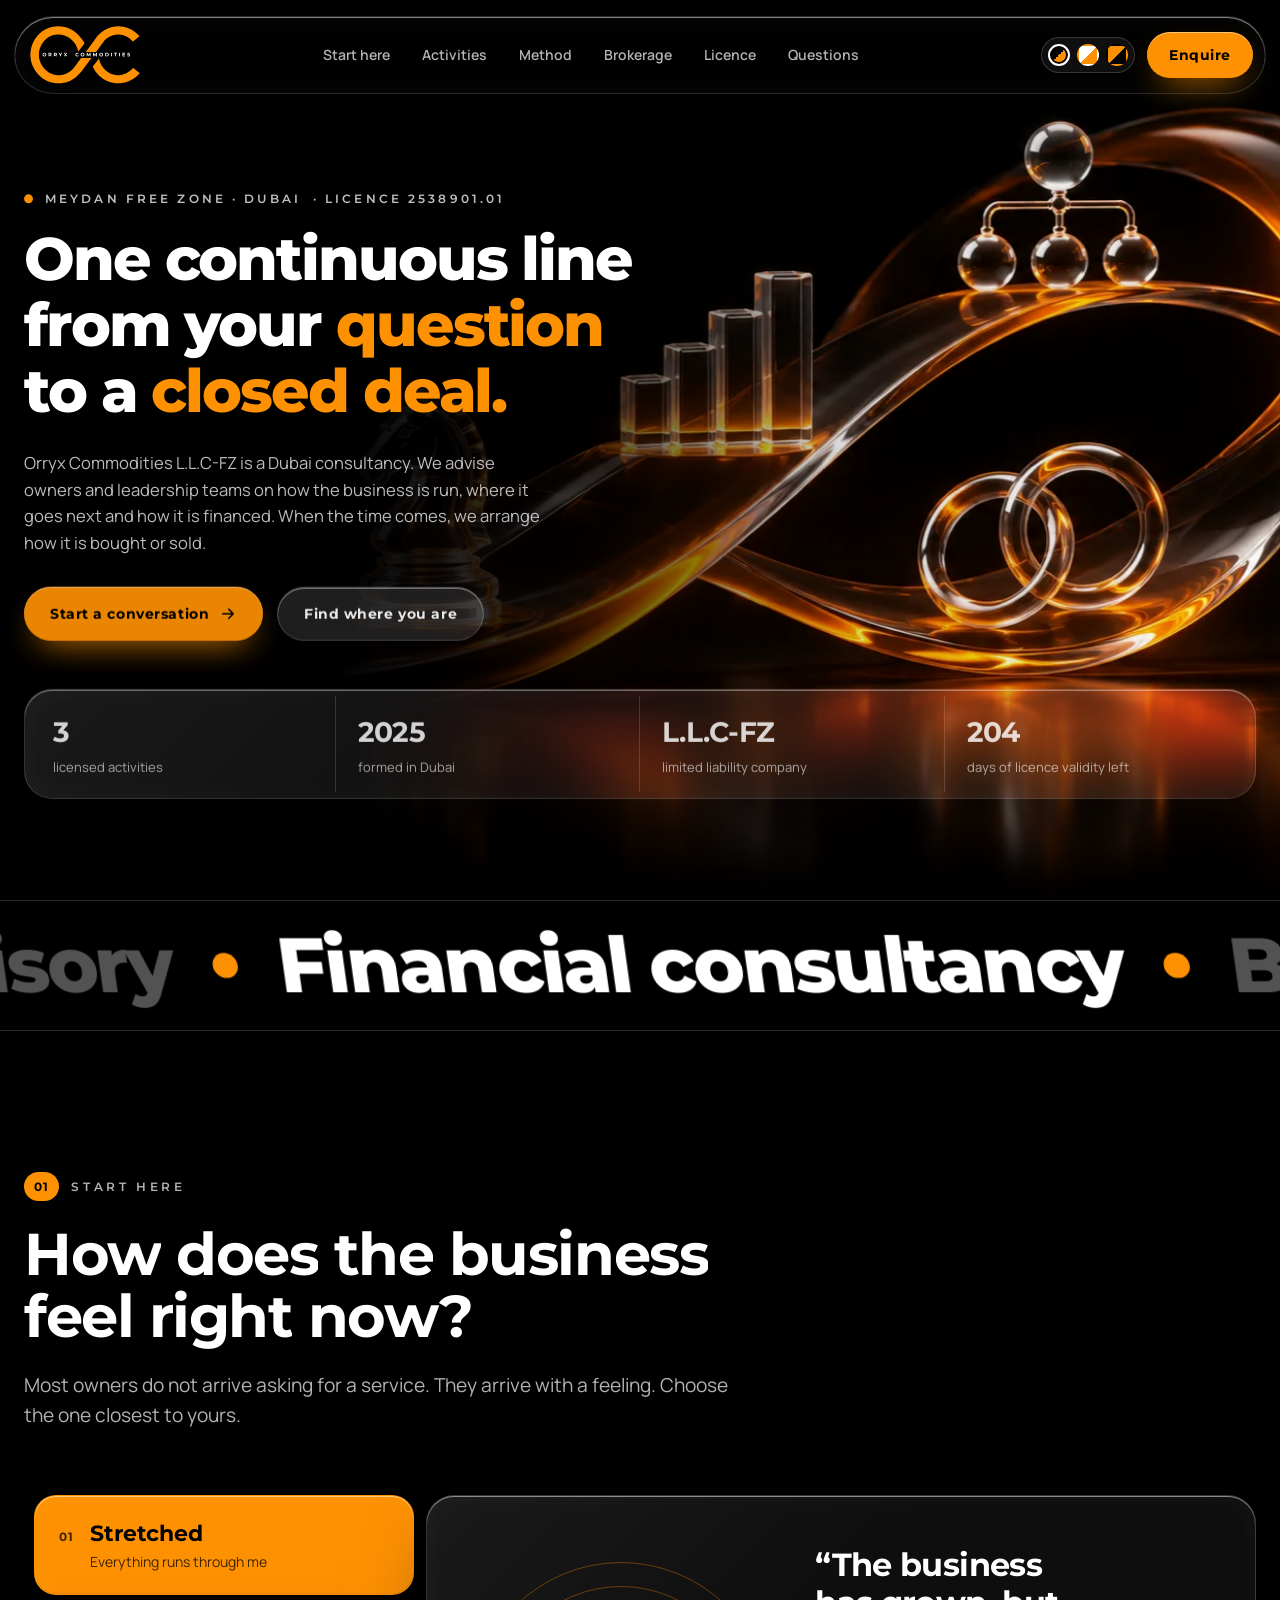
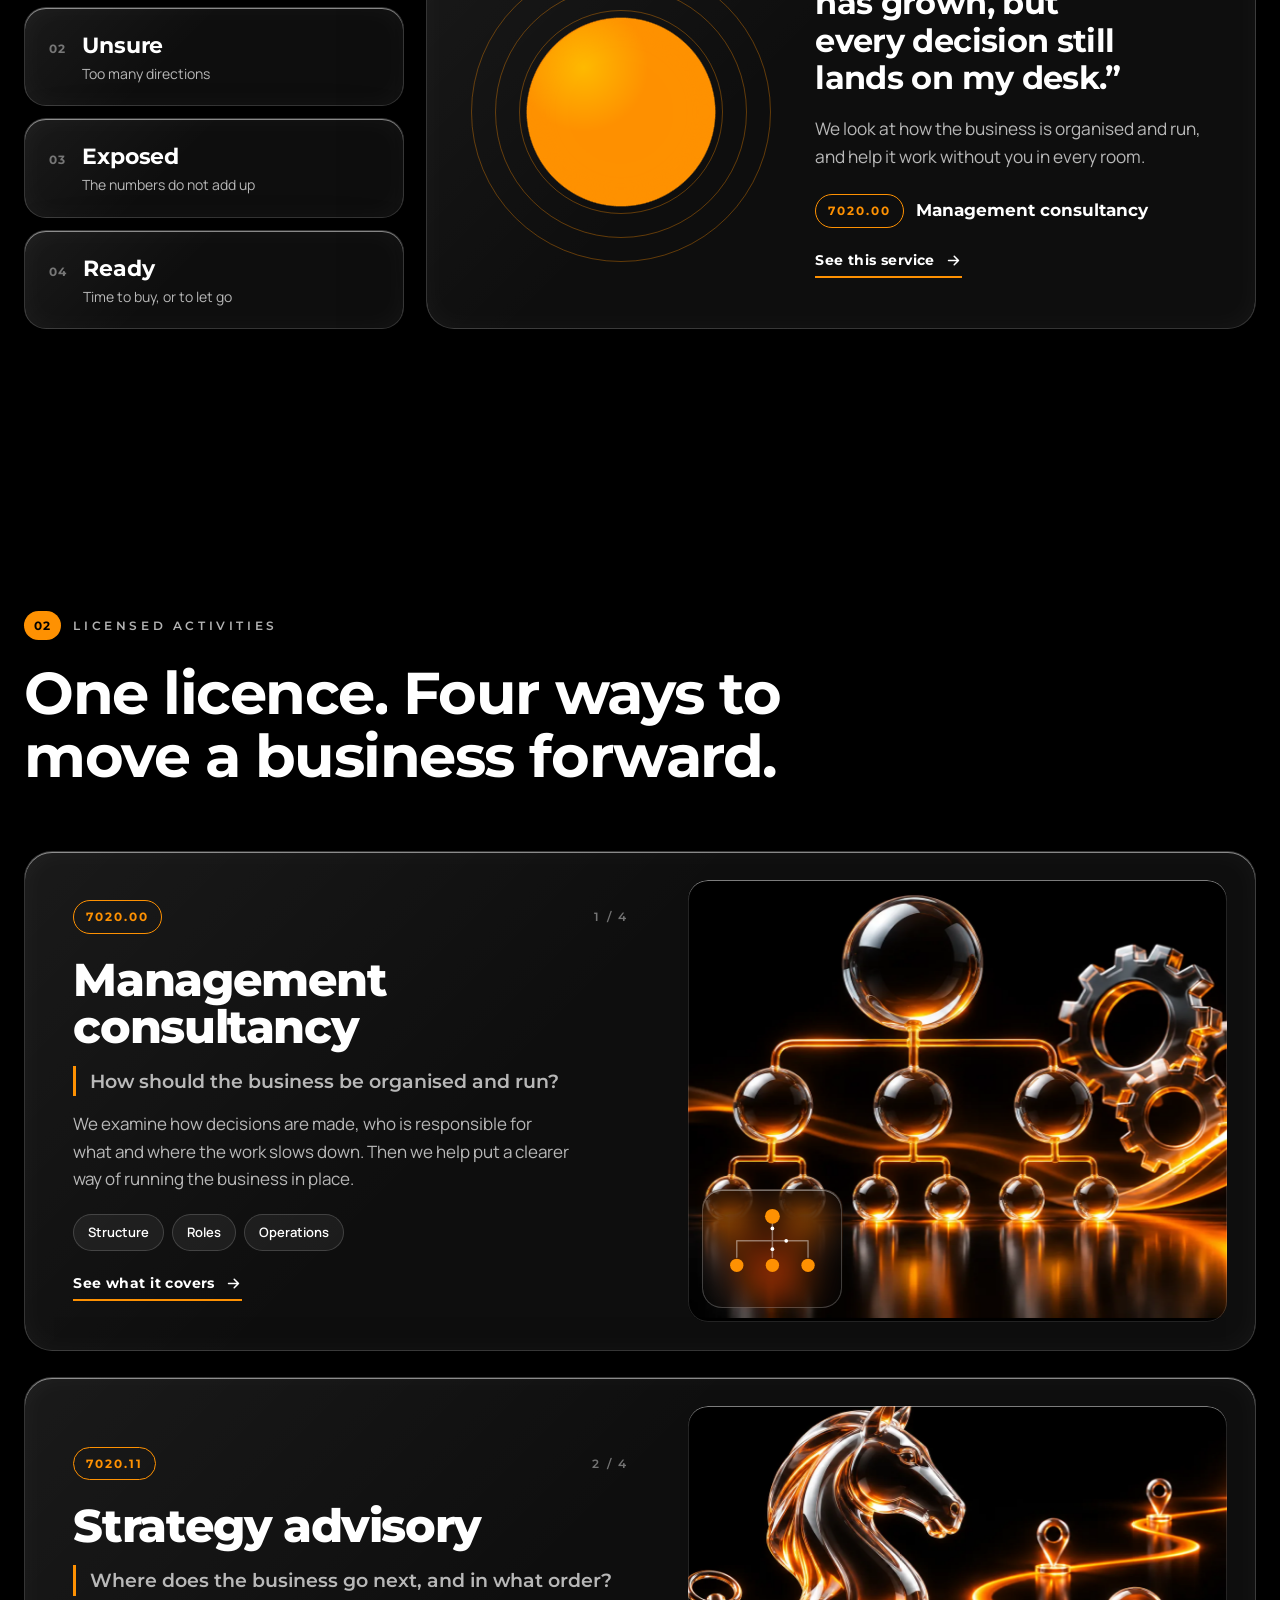
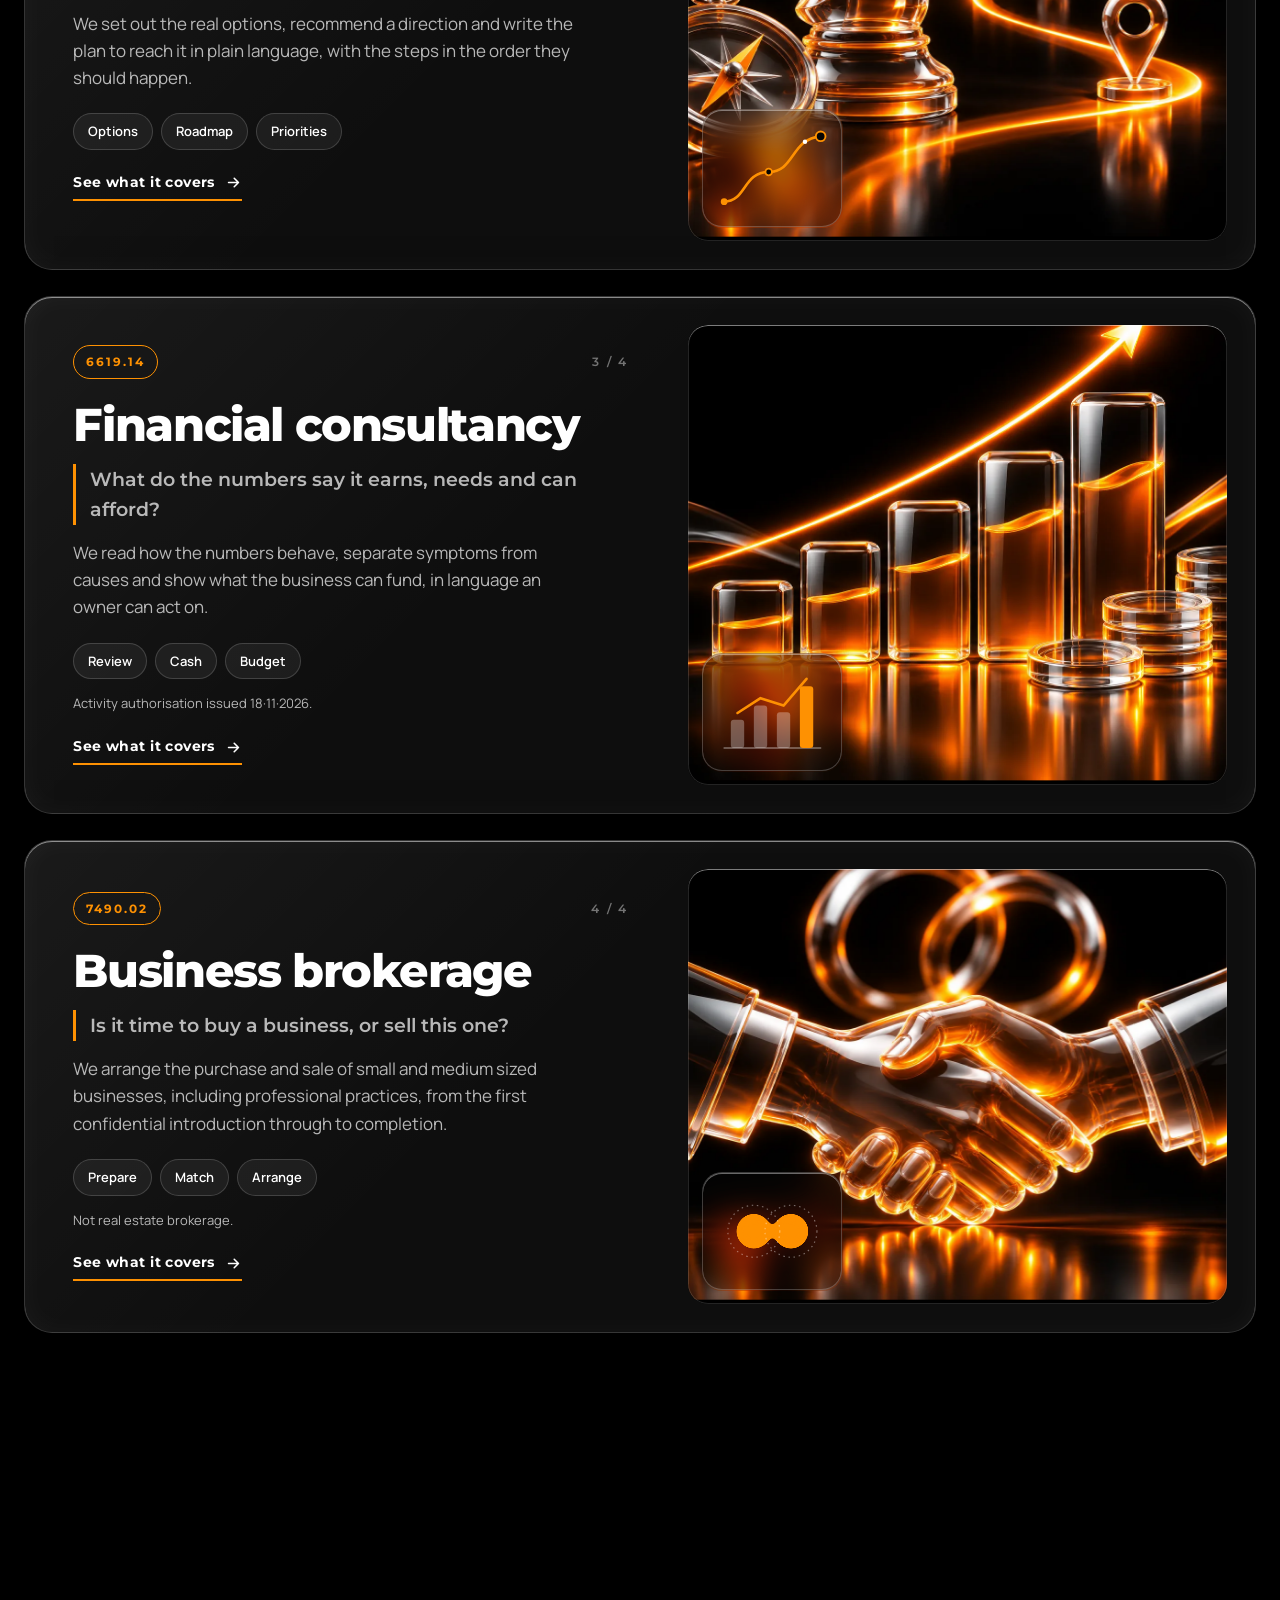
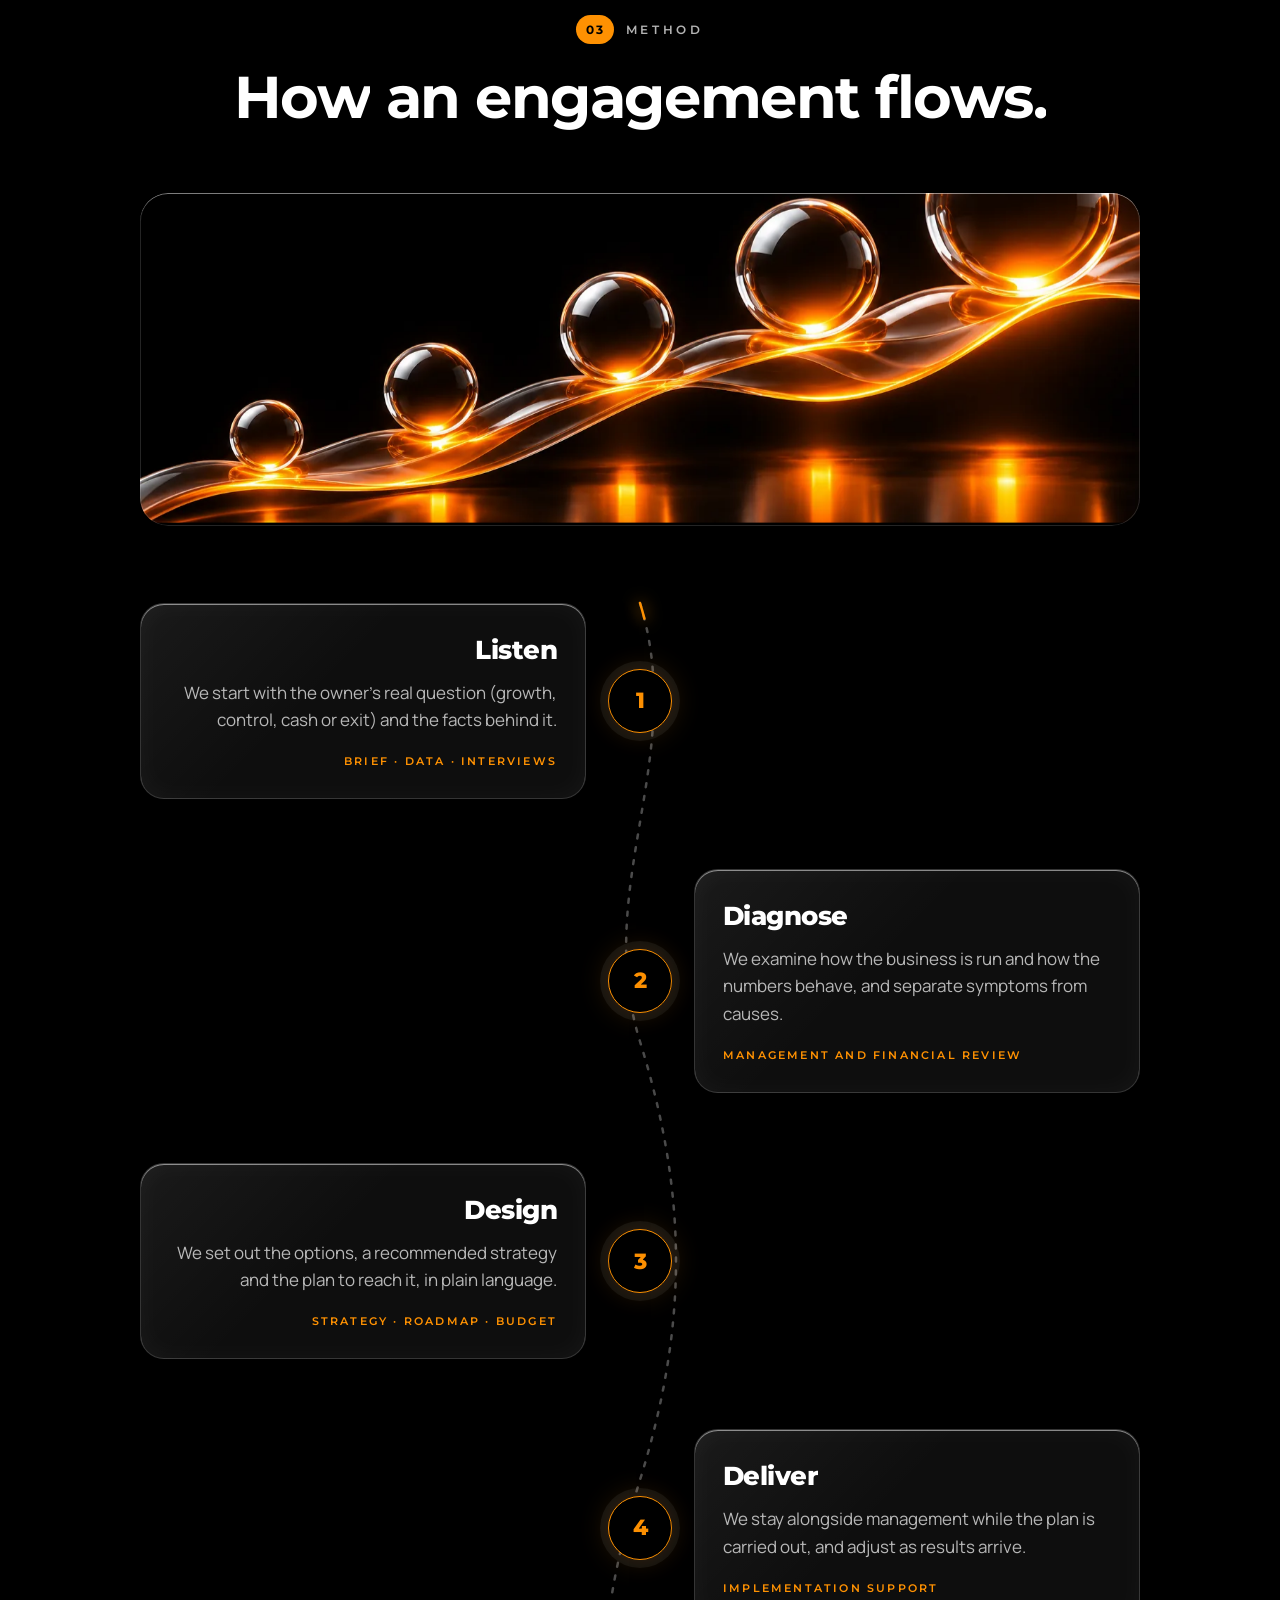
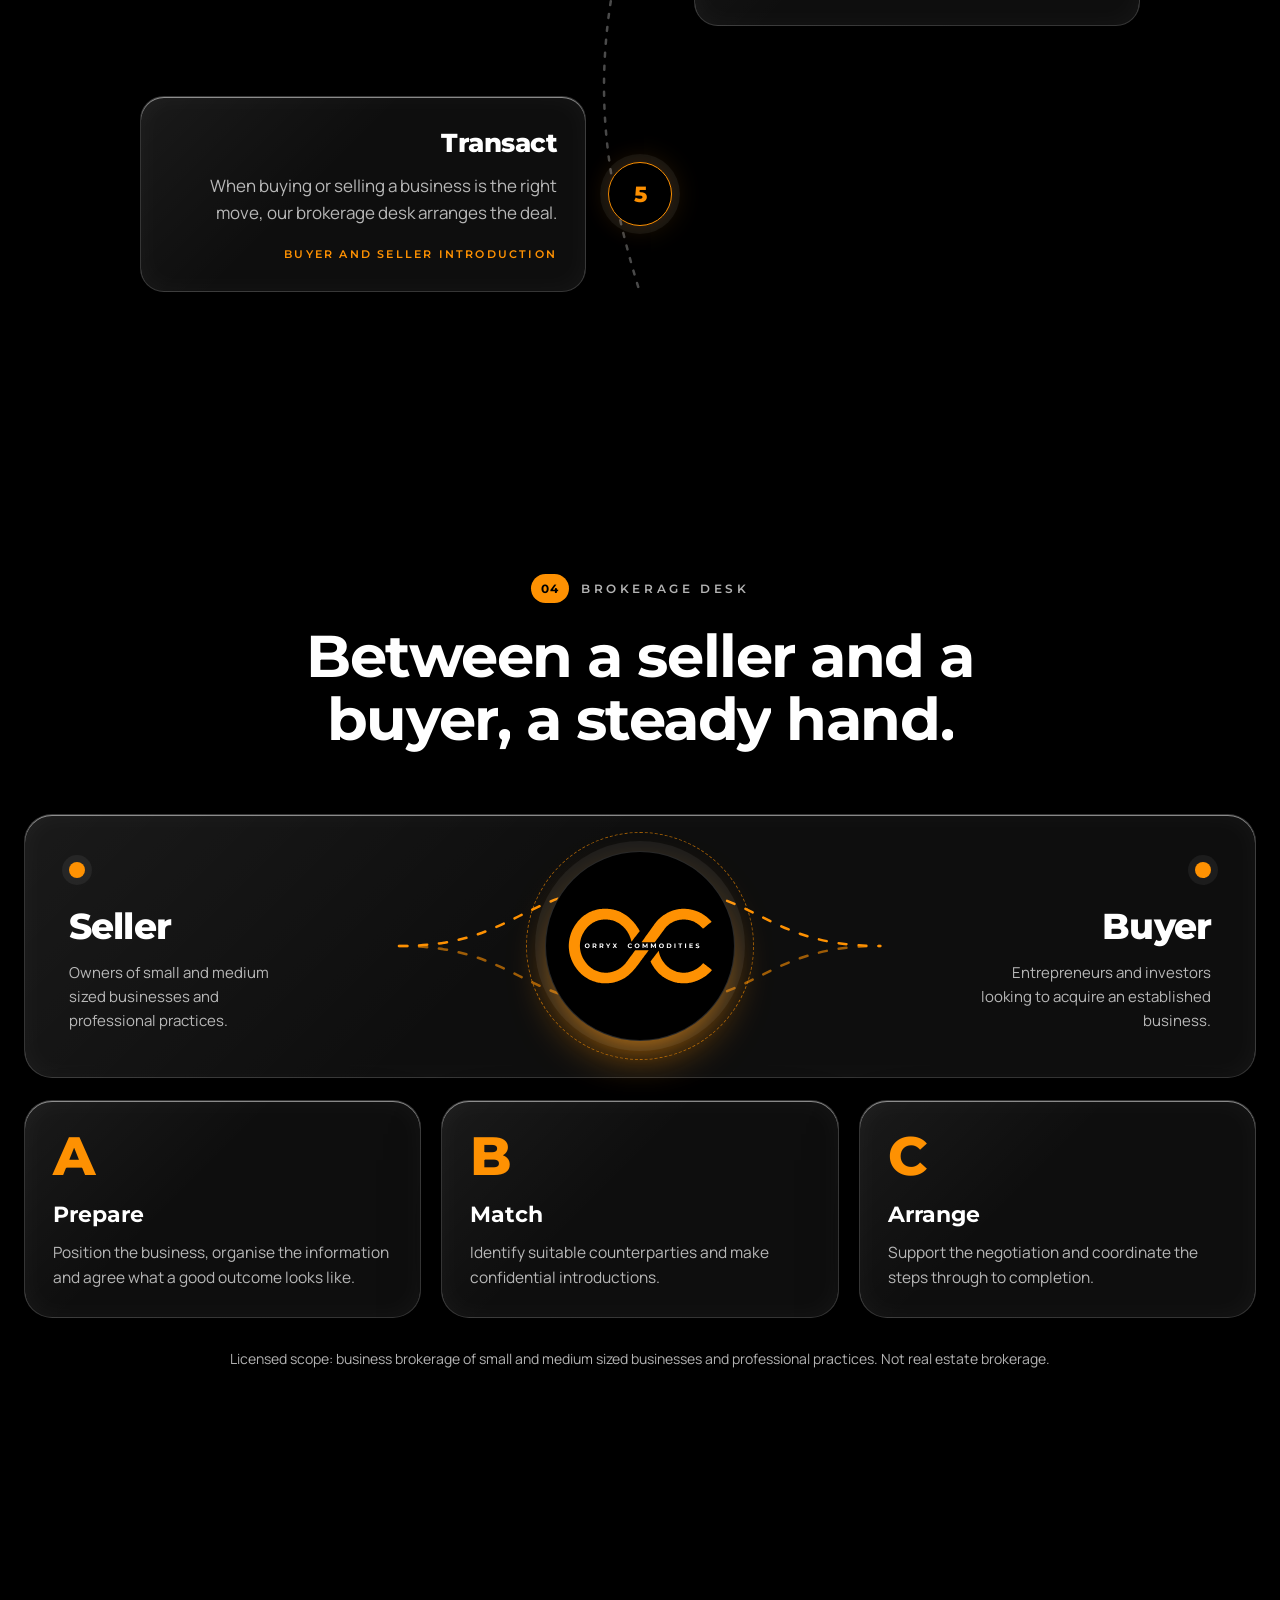
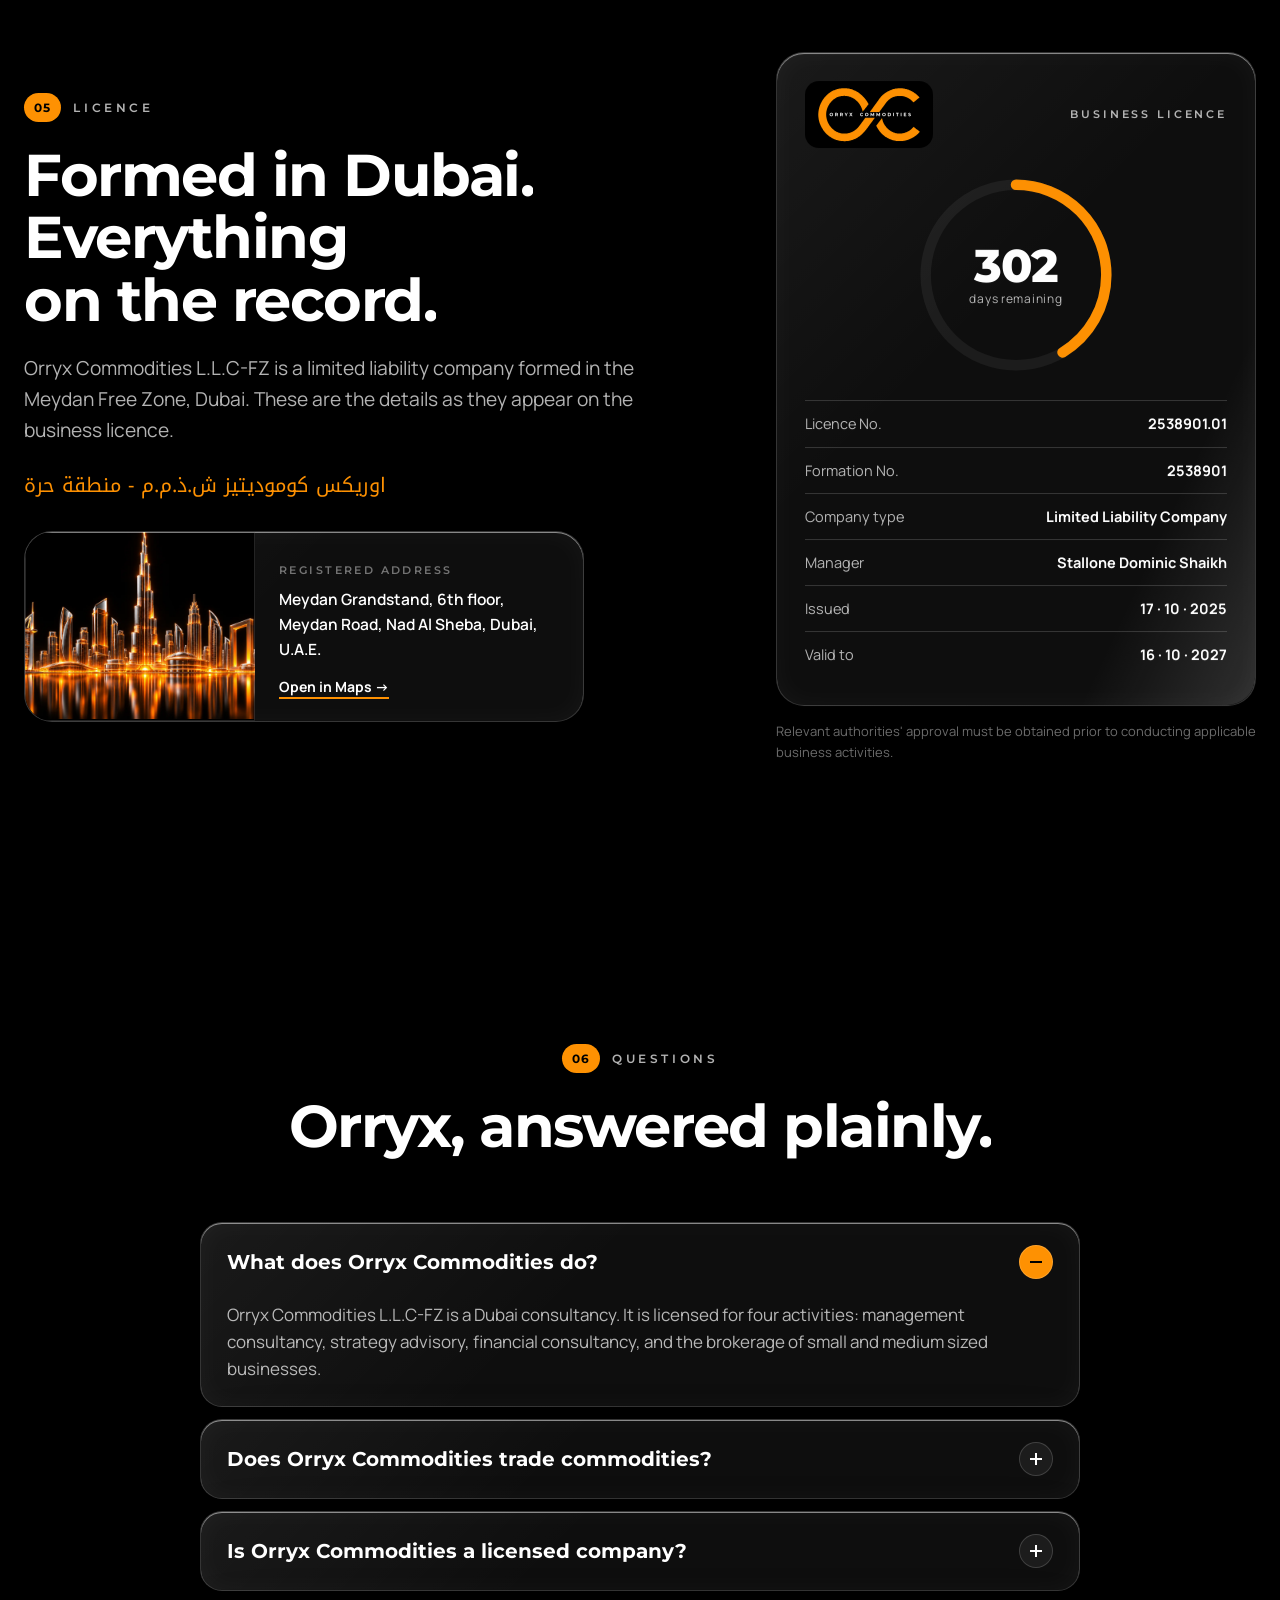
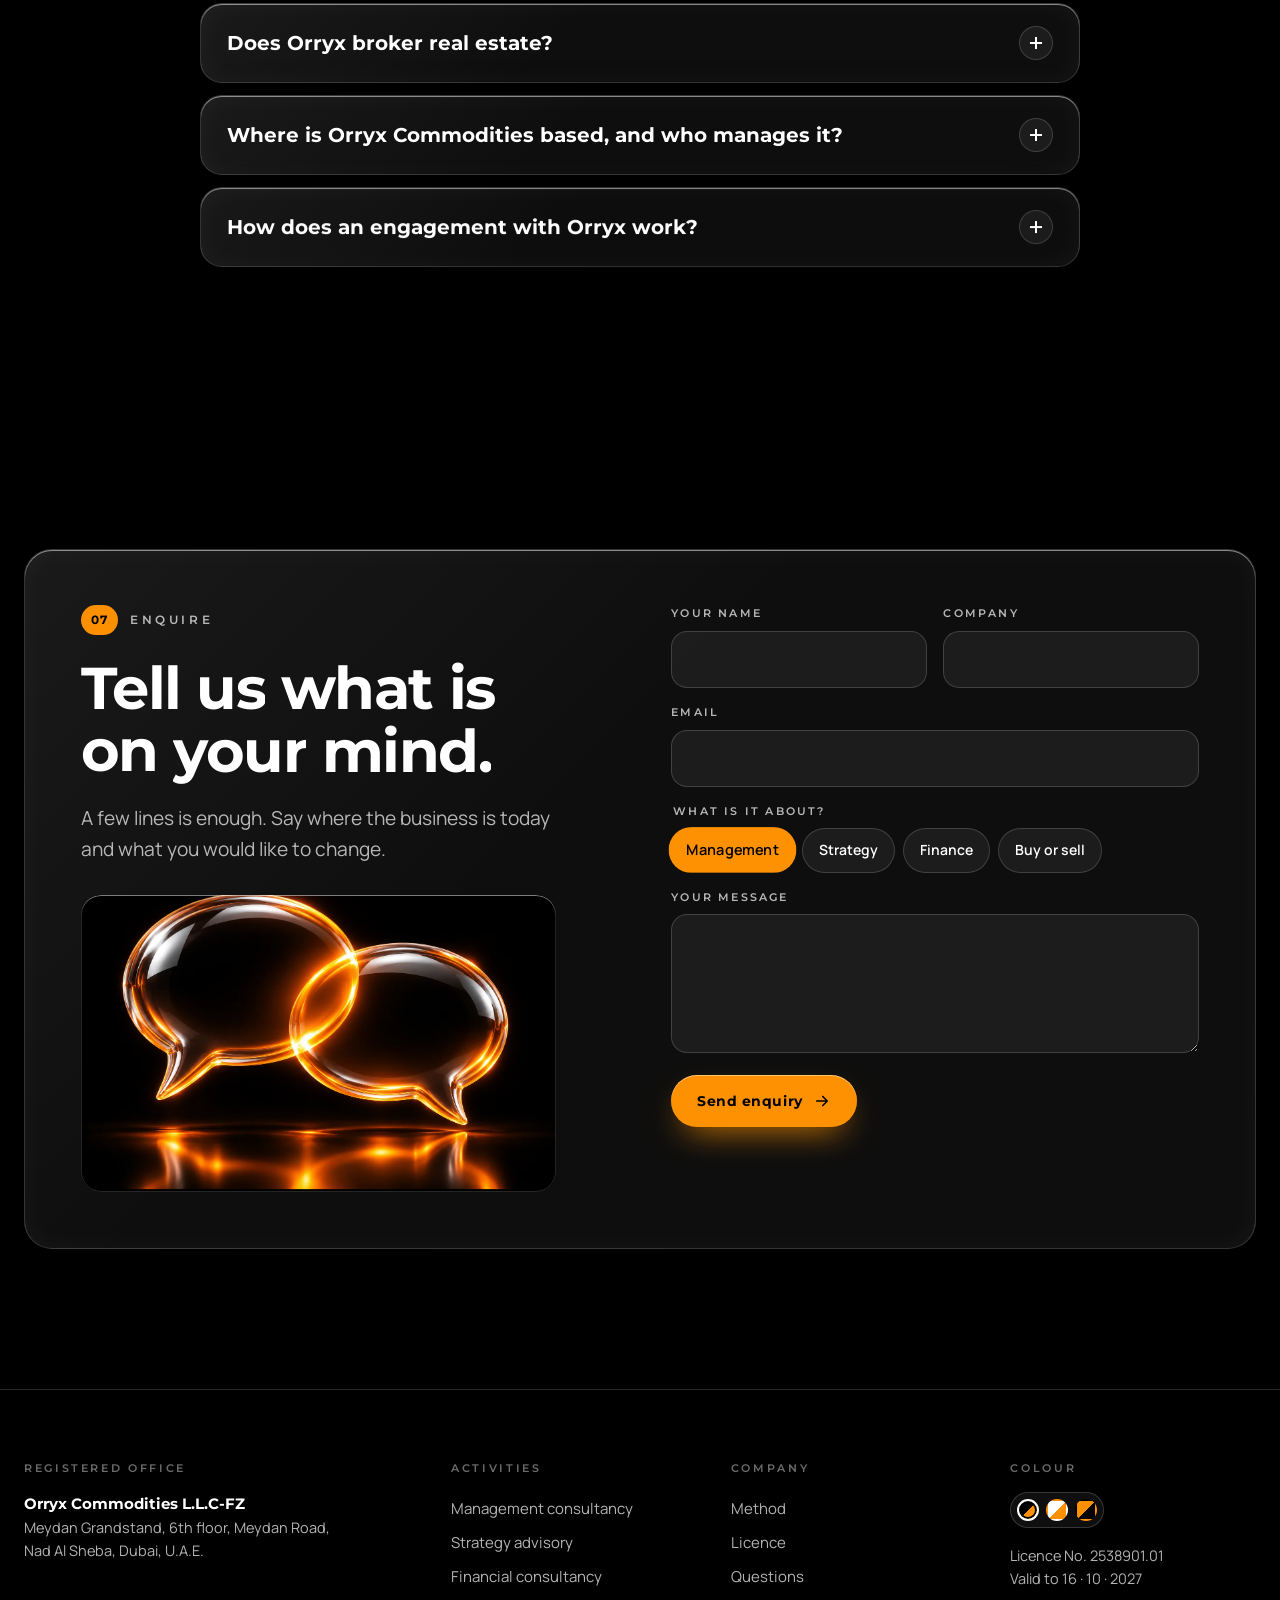
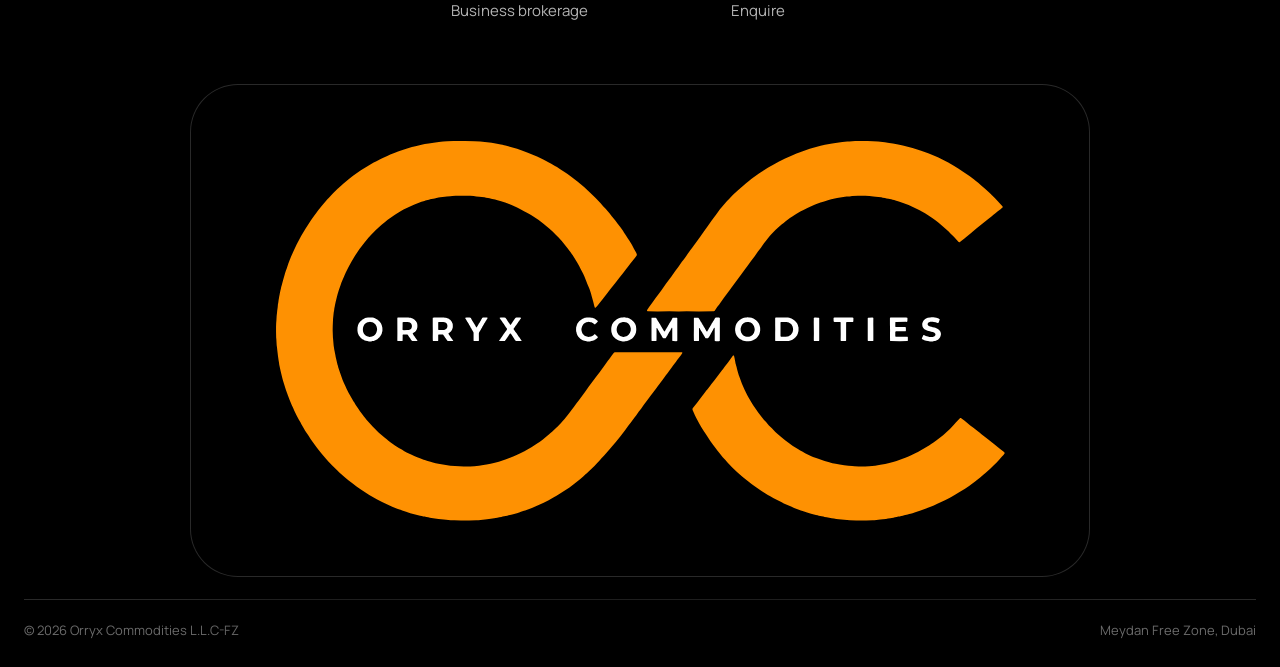
==== commit fb12df3d: "Service pages, Version 1 method motion, top bar logo without box - Four separate service pages (mana" ====
--- a/index.html
+++ b/index.html
@@ -17,10 +17,11 @@
 <link rel="preconnect" href="https://fonts.googleapis.com">
 <link rel="preconnect" href="https://fonts.gstatic.com" crossorigin>
 <link href="https://fonts.googleapis.com/css2?family=Montserrat:wght@400;500;600;700;800&family=Manrope:wght@400;500;600;700&family=Noto+Kufi+Arabic:wght@400;600&display=swap" rel="stylesheet">
-<link rel="stylesheet" href="css/style.css?v=16">
+<link rel="stylesheet" href="css/style.css?v=20">
 <script>
   (function(){var d=document.documentElement;d.classList.add('js');
-  try{var t=localStorage.getItem('orryx-theme');if(t)d.setAttribute('data-theme',t);}catch(e){}})();
+  try{var t=localStorage.getItem('orryx-theme');if(t)d.setAttribute('data-theme',t);}catch(e){}
+  try{if(sessionStorage.getItem('orryx-seen')||location.hash.length>1)d.classList.add('quick');}catch(e){}})();
 </script>
 </head>
 <body>
@@ -156,6 +157,7 @@
           <p class="feel-quote" id="feelQuote">“The business has grown, but every decision still lands on my desk.”</p>
           <p class="feel-answer" id="feelAnswer">We look at how the business is organised and run, and help it work without you in every room.</p>
           <div class="feel-tag"><span class="code" id="feelCode">7020.00</span><span id="feelName">Management consultancy</span></div>
+          <a class="more" id="feelLink" href="management-consultancy/"><span>See this service</span><svg viewBox="0 0 24 24" aria-hidden="true"><path d="M5 12h14M13 6l6 6-6 6"/></svg></a>
         </div>
       </div>
     </div>
@@ -174,10 +176,11 @@
       <article class="act glass" style="--i:0">
         <div class="act-body">
           <div class="act-top"><span class="code">7020.00</span><span class="act-n">1 / 4</span></div>
-          <h3>Management consultancy</h3>
+          <h3><a href="management-consultancy/">Management consultancy</a></h3>
           <p class="act-q">How should the business be organised and run?</p>
           <p>We examine how decisions are made, who is responsible for what and where the work slows down. Then we help put a clearer way of running the business in place.</p>
           <ul class="chips"><li>Structure</li><li>Roles</li><li>Operations</li></ul>
+          <a class="more" href="management-consultancy/"><span>See what it covers</span><svg viewBox="0 0 24 24" aria-hidden="true"><path d="M5 12h14M13 6l6 6-6 6"/></svg></a>
         </div>
         <div class="act-art">
           <div class="shot"><img src="assets/img/management.webp" alt="Glass organisation structure" loading="lazy" width="1536" height="1024"></div>
@@ -195,10 +198,11 @@
       <article class="act glass" style="--i:1">
         <div class="act-body">
           <div class="act-top"><span class="code">7020.11</span><span class="act-n">2 / 4</span></div>
-          <h3>Strategy advisory</h3>
+          <h3><a href="strategy-advisory/">Strategy advisory</a></h3>
           <p class="act-q">Where does the business go next, and in what order?</p>
           <p>We set out the real options, recommend a direction and write the plan to reach it in plain language, with the steps in the order they should happen.</p>
           <ul class="chips"><li>Options</li><li>Roadmap</li><li>Priorities</li></ul>
+          <a class="more" href="strategy-advisory/"><span>See what it covers</span><svg viewBox="0 0 24 24" aria-hidden="true"><path d="M5 12h14M13 6l6 6-6 6"/></svg></a>
         </div>
         <div class="act-art">
           <div class="shot"><img src="assets/img/strategy.webp" alt="Glass chess knight on a route" loading="lazy" width="1536" height="1024"></div>
@@ -214,11 +218,12 @@
       <article class="act glass" style="--i:2">
         <div class="act-body">
           <div class="act-top"><span class="code">6619.14</span><span class="act-n">3 / 4</span></div>
-          <h3>Financial consultancy</h3>
+          <h3><a href="financial-consultancy/">Financial consultancy</a></h3>
           <p class="act-q">What do the numbers say it earns, needs and can afford?</p>
           <p>We read how the numbers behave, separate symptoms from causes and show what the business can fund, in language an owner can act on.</p>
           <ul class="chips"><li>Review</li><li>Cash</li><li>Budget</li></ul>
           <p class="fine">Activity authorisation issued 18·11·2026.</p>
+          <a class="more" href="financial-consultancy/"><span>See what it covers</span><svg viewBox="0 0 24 24" aria-hidden="true"><path d="M5 12h14M13 6l6 6-6 6"/></svg></a>
         </div>
         <div class="act-art">
           <div class="shot"><img src="assets/img/finance.webp" alt="Glass bars rising like a chart" loading="lazy" width="1536" height="1024"></div>
@@ -236,11 +241,12 @@
       <article class="act glass" style="--i:3">
         <div class="act-body">
           <div class="act-top"><span class="code">7490.02</span><span class="act-n">4 / 4</span></div>
-          <h3>Business brokerage</h3>
+          <h3><a href="business-brokerage/">Business brokerage</a></h3>
           <p class="act-q">Is it time to buy a business, or sell this one?</p>
           <p>We arrange the purchase and sale of small and medium sized businesses, including professional practices, from the first confidential introduction through to completion.</p>
           <ul class="chips"><li>Prepare</li><li>Match</li><li>Arrange</li></ul>
           <p class="fine">Not real estate brokerage.</p>
+          <a class="more" href="business-brokerage/"><span>See what it covers</span><svg viewBox="0 0 24 24" aria-hidden="true"><path d="M5 12h14M13 6l6 6-6 6"/></svg></a>
         </div>
         <div class="act-art">
           <div class="shot"><img src="assets/img/brokerage.webp" alt="Two glass rings linked together" loading="lazy" width="1536" height="1024"></div>
@@ -255,27 +261,24 @@
   </div>
 </section>
 
-<!-- METHOD -->
+<!-- METHOD: same build and scrolling motion as Version 1 (owner asked, 20 Nov): a line draws down the middle, the numbers light up, the cards arrive from each side -->
 <section class="section method" id="method">
-  <div class="wrap method-grid">
-    <div class="method-vis">
-      <div class="method-sticky">
-        <p class="eyebrow reveal"><b>03</b> Method</p>
-        <h2 class="title split">How an engagement flows.</h2>
-        <div class="loop glass">
-          <div class="shot" aria-hidden="true"><img id="loopImg" src="assets/img/method.webp" alt="" loading="lazy" width="1536" height="1024"></div>
-          <div class="loop-bar" aria-hidden="true"><i id="loopBar"></i></div>
-          <div class="loop-read"><span id="loopNum">1</span><b id="loopName">Listen</b></div>
-        </div>
-      </div>
-    </div>
-    <ol class="steps" id="steps">
-      <li class="step glass" data-name="Listen"><span class="step-n">1</span><div><h3>Listen</h3><p>We start with the owner's real question (growth, control, cash or exit) and the facts behind it.</p><small>Brief · data · interviews</small></div></li>
-      <li class="step glass" data-name="Diagnose"><span class="step-n">2</span><div><h3>Diagnose</h3><p>We examine how the business is run and how the numbers behave, and separate symptoms from causes.</p><small>Management and financial review</small></div></li>
-      <li class="step glass" data-name="Design"><span class="step-n">3</span><div><h3>Design</h3><p>We set out the options, a recommended strategy and the plan to reach it, in plain language.</p><small>Strategy · roadmap · budget</small></div></li>
-      <li class="step glass" data-name="Deliver"><span class="step-n">4</span><div><h3>Deliver</h3><p>We stay alongside management while the plan is carried out, and adjust as results arrive.</p><small>Implementation support</small></div></li>
-      <li class="step glass" data-name="Transact"><span class="step-n">5</span><div><h3>Transact</h3><p>When buying or selling a business is the right move, our brokerage desk arranges the deal.</p><small>Buyer and seller introduction</small></div></li>
-    </ol>
+  <div class="wrap">
+    <div class="head center">
+      <p class="eyebrow reveal"><b>03</b> Method</p>
+      <h2 class="title split">How an engagement flows.</h2>
+    </div>
+    <div class="shot method-shot reveal" aria-hidden="true"><img src="assets/img/method.webp" alt="" loading="lazy" width="1536" height="1024"></div>
+    <div class="flow">
+      <svg class="flow-line" aria-hidden="true"><path class="flow-bg"/><path class="flow-fg" id="flowPath"/></svg>
+      <ol class="flow-steps" id="steps">
+        <li class="step" data-step><div class="step-n">1</div><div class="step-c glass"><h3>Listen</h3><p>We start with the owner's real question (growth, control, cash or exit) and the facts behind it.</p><small>Brief · data · interviews</small></div></li>
+        <li class="step" data-step><div class="step-n">2</div><div class="step-c glass"><h3>Diagnose</h3><p>We examine how the business is run and how the numbers behave, and separate symptoms from causes.</p><small>Management and financial review</small></div></li>
+        <li class="step" data-step><div class="step-n">3</div><div class="step-c glass"><h3>Design</h3><p>We set out the options, a recommended strategy and the plan to reach it, in plain language.</p><small>Strategy · roadmap · budget</small></div></li>
+        <li class="step" data-step><div class="step-n">4</div><div class="step-c glass"><h3>Deliver</h3><p>We stay alongside management while the plan is carried out, and adjust as results arrive.</p><small>Implementation support</small></div></li>
+        <li class="step" data-step><div class="step-n">5</div><div class="step-c glass"><h3>Transact</h3><p>When buying or selling a business is the right move, our brokerage desk arranges the deal.</p><small>Buyer and seller introduction</small></div></li>
+      </ol>
+    </div>
   </div>
 </section>
 
@@ -401,7 +404,7 @@
       <h4>Registered office</h4>
       <p class="foot-co"><b>Orryx Commodities L.L.C-FZ</b><br>Meydan Grandstand, 6th floor, Meydan Road,<br>Nad Al Sheba, Dubai, U.A.E.</p>
     </div>
-    <div><h4>Activities</h4><a href="#activities">Management consultancy</a><a href="#activities">Strategy advisory</a><a href="#activities">Financial consultancy</a><a href="#activities">Business brokerage</a></div>
+    <div><h4>Activities</h4><a href="management-consultancy/">Management consultancy</a><a href="strategy-advisory/">Strategy advisory</a><a href="financial-consultancy/">Financial consultancy</a><a href="business-brokerage/">Business brokerage</a></div>
     <div><h4>Company</h4><a href="#method">Method</a><a href="#licence">Licence</a><a href="#questions">Questions</a><a href="#enquire">Enquire</a></div>
     <div><h4>Colour</h4>
       <div class="themes foot-themes" role="group" aria-label="Colour theme">
@@ -419,6 +422,6 @@
 <script src="vendor/gsap.min.js"></script>
 <script src="vendor/ScrollTrigger.min.js"></script>
 <script src="vendor/lenis.min.js"></script>
-<script src="js/main.js?v=13"></script>
+<script src="js/main.js?v=15"></script>
 </body>
 </html>
--- a/css/style.css
+++ b/css/style.css
@@ -38,9 +38,19 @@
   --shadow:0 30px 70px -34px rgba(0,0,0,.4); --spot:rgba(255,255,255,.3);
   --blob1:rgba(255,255,255,.5); --blob2:rgba(255,255,255,.3); --blob3:rgba(0,0,0,.24);
   --field:rgba(255,255,255,.2);
-  /* the orange logo cannot sit on orange, so it is shown on black, exactly like the supplied dark-theme file */
+  /* the orange logo cannot sit on orange: in the licence card and footer it is shown on black, like the supplied dark-theme file */
   --logo-word:#ffffff; --logo-plate:#000000; --logo-pad:1; --core-bg:#000000; --loader-bg:#000000;
   --nav-bg:rgba(254,145,2,.8); --hero-inset:10px; --hero-radius:34px; --hero-fade:#000;
+}
+
+/* Top bar logo: no box behind it (owner, 20 Nov). In the orange template an orange logo cannot sit on an
+   orange bar, so the bar itself is black there, with the night colours inside. */
+html[data-theme="ember"] .nav{
+  --bg:#000000; --ink:#ffffff; --muted:rgba(255,255,255,.72); --faint:rgba(255,255,255,.45);
+  --accent:#FE9102; --accent-text:#FE9102; --on-accent:#000000;
+  --edge:rgba(255,255,255,.18); --edge-hi:rgba(255,255,255,.35);
+  --field:rgba(255,255,255,.08); --spot:rgba(254,145,2,.2); --logo-word:#ffffff; --nav-bg:rgba(0,0,0,.84);
+  color:#ffffff;
 }
 
 *,*::before,*::after{box-sizing:border-box}
@@ -88,7 +98,7 @@
 
 /* ---------- loader ---------- */
 .loader{position:fixed;inset:0;z-index:100;background:var(--loader-bg);display:grid;place-items:center;align-content:center;gap:26px}
-html:not(.js) .loader{display:none}
+html:not(.js) .loader,html.quick .loader{display:none}
 .loader-mark{width:min(520px,78vw)}
 .ld-draw{stroke-dasharray:1;stroke-dashoffset:1}
 .js .ld-letter{opacity:0}
@@ -97,7 +107,7 @@
 /* ---------- nav ---------- */
 .nav{position:fixed;z-index:50;top:16px;left:50%;transform:translateX(-50%);width:min(1280px,100% - 28px);display:flex;align-items:center;justify-content:space-between;gap:18px;padding:8px 12px 8px 14px;border-radius:999px;background:var(--nav-bg);transition:transform .5s var(--ease),background .6s,border-color .6s}
 .nav.is-hidden{transform:translate(-50%,-140%)}
-.brand{display:block;flex-shrink:0;width:98px;background:var(--logo-plate);border-radius:999px;padding:calc(var(--logo-pad)*5px) calc(var(--logo-pad)*16px);box-sizing:content-box;transition:background .6s}
+.brand{display:block;flex-shrink:0;width:112px}
 .nav-links{display:flex;gap:4px}
 .nav-links a{font-size:14px;font-weight:600;padding:9px 14px;border-radius:999px;color:var(--muted);transition:color .3s,background .3s}
 .nav-links a:hover,.nav-links a.is-active{color:var(--ink);background:var(--field)}
@@ -265,27 +275,30 @@
 @keyframes meetR{0%,100%{transform:translateX(26px)}50%{transform:translateX(-22px)}}
 .mg-deal .ringc{fill:none;stroke:rgba(255,255,255,.4);stroke-width:3;stroke-dasharray:4 10;animation:spin 24s linear infinite;transform-box:fill-box;transform-origin:center}
 
-/* ---------- method ---------- */
-.method-grid{display:grid;grid-template-columns:1fr 1fr;gap:clamp(28px,5vw,80px);align-items:start}
-.method-sticky{position:sticky;top:110px}
-.loop{margin-top:30px;padding:0;overflow:hidden;aspect-ratio:16/9.4}
-.method .title{font-size:clamp(30px,3.7vw,52px)}
-.loop .shot{position:absolute;inset:0;border-radius:inherit}
-.loop .shot img{transform:scale(1.3)}
-.loop .shot::before{content:"";position:absolute;inset:0;z-index:1;background:linear-gradient(0deg,rgba(0,0,0,.75),transparent 45%)}
-.loop-bar{position:absolute!important;left:24px;right:24px;bottom:14px;height:3px;border-radius:3px;background:rgba(255,255,255,.18);overflow:hidden}
-.loop-bar i{display:block;height:100%;background:#FE9102;transform-origin:left;transform:scaleX(.02);box-shadow:0 0 12px #FE9102}
-.loop-read{position:absolute!important;left:24px;bottom:30px;display:flex;align-items:baseline;gap:12px;font-family:var(--f-display);color:#fff}
-.loop-read span{font-weight:800;font-size:44px;line-height:1;color:#FE9102}
-.loop-read b{font-weight:700;font-size:18px;letter-spacing:.2em;text-transform:uppercase}
-.steps{display:grid;gap:18px;padding-top:8px}
-.step{display:grid;grid-template-columns:auto 1fr;gap:20px;padding:clamp(22px,2.6vw,34px);opacity:.45;transform:scale(.97);transition:opacity .5s var(--ease),transform .5s var(--ease),background .6s,border-color .6s}
-.step.is-on{opacity:1;transform:none;border-color:var(--accent)}
-.step-n{width:52px;height:52px;border-radius:50%;display:grid;place-items:center;font-family:var(--f-display);font-weight:800;font-size:20px;border:1.5px solid var(--edge);transition:background .4s,color .4s,border-color .4s}
-.step.is-on .step-n{background:var(--accent);color:var(--on-accent);border-color:transparent}
-.step h3{font-family:var(--f-display);font-weight:700;font-size:clamp(22px,2.2vw,30px);letter-spacing:-.02em}
+/* ---------- method: Version 1's build (owner asked, 20 Nov). A line draws down the middle with the scroll,
+   the numbers light up, the cards arrive from each side. The line's shape is set in js (layoutFlow). ---------- */
+.method-shot{aspect-ratio:21/7;border-radius:var(--r);max-width:1000px;margin:0 auto clamp(40px,6vw,84px)}
+.flow{position:relative;max-width:1000px;margin-inline:auto}
+.flow-line{position:absolute;left:50%;top:0;width:120px;height:100%;max-width:none;margin-left:-60px;overflow:visible;pointer-events:none}
+.flow-line path{fill:none;stroke-width:2.5;stroke-linecap:round}
+.flow-bg{stroke:var(--faint);stroke-dasharray:4 9;opacity:.7}
+.flow-fg{stroke:var(--accent);filter:drop-shadow(0 0 8px var(--accent))}
+.flow-steps{display:grid;gap:clamp(30px,6vw,70px);position:relative}
+.step{display:grid;grid-template-columns:1fr 64px 1fr;align-items:center;gap:22px}
+.step-n{grid-column:2;grid-row:1;width:64px;height:64px;border-radius:50%;display:grid;place-items:center;font-family:var(--f-display);font-weight:800;font-size:22px;background:var(--bg);border:1.5px solid var(--accent);color:var(--accent-text);box-shadow:0 0 0 8px var(--field),0 0 30px var(--spot);transition:scale .6s var(--ease),background .6s,color .6s}
+.step.is-in .step-n{scale:1.12;background:var(--accent);color:var(--on-accent)}
+.step-c{grid-row:1;padding:26px 28px;border-radius:24px;min-width:0}
+.step:nth-child(odd) .step-c{grid-column:1;text-align:right}
+.step:nth-child(even) .step-c{grid-column:3}
+.step h3{font-family:var(--f-display);font-weight:800;font-size:clamp(21px,2vw,27px);letter-spacing:-.02em}
 .step p{color:var(--muted);margin:8px 0 12px}
 .step small{font-family:var(--f-display);font-weight:600;font-size:11px;letter-spacing:.2em;text-transform:uppercase;color:var(--accent-text)}
+
+/* ---------- small arrow links ---------- */
+.more{display:inline-flex;align-items:center;gap:10px;margin-top:22px;align-self:flex-start;font-family:var(--f-display);font-weight:700;font-size:13.5px;letter-spacing:.03em;color:var(--ink);padding-bottom:5px;border-bottom:2px solid var(--accent)}
+.more svg{width:17px;height:17px;fill:none;stroke:currentColor;stroke-width:2.2;stroke-linecap:round;stroke-linejoin:round;transition:translate .35s var(--ease)}
+.more:hover svg{translate:5px 0}
+.act h3 a{color:inherit}
 
 /* ---------- brokerage ---------- */
 .deal{display:grid;grid-template-columns:1fr 1.5fr 1fr;align-items:center;gap:10px;padding:clamp(24px,3.4vw,48px)}
@@ -412,13 +425,17 @@
 }
 @media (max-width:900px){
   body{font-size:16px}
-  .method-grid,.licence-grid,.enq,.act{grid-template-columns:1fr}
+  .licence-grid,.enq,.act{grid-template-columns:1fr}
   .feel-tab{padding:16px 16px;grid-template-columns:1fr}.feel-tab em{grid-row:auto}
   .feel-panel{grid-template-columns:1fr;min-height:0;text-align:left}
   .orb-wrap{width:min(200px,56%);margin-inline:auto}
   .act{top:calc(88px + var(--i)*10px)}
   .act-art{min-height:210px;order:-1}
-  .method-sticky{position:static}
+  .flow-line{left:32px}
+  .step{grid-template-columns:64px 1fr;gap:14px}
+  .step-n{grid-column:1}
+  .step:nth-child(n) .step-c{grid-column:2;text-align:left;padding:20px}
+  .method-shot{aspect-ratio:16/8}
   .hero-stats{grid-template-columns:1fr 1fr}
   .hero-stats>div:nth-child(2){border-right:0}
   .hero-stats>div:nth-child(-n+2){border-bottom:1px solid var(--edge)}
@@ -450,7 +467,68 @@
   .ar{font-size:16.5px}
   .foot-grid{grid-template-columns:1fr 1fr;gap:26px}
   .foot-grid>div:first-child{grid-column:1/-1}
-  .step{grid-template-columns:1fr;gap:12px}
+}
+/* ================= service pages (management-consultancy/, strategy-advisory/, financial-consultancy/, business-brokerage/) ================= */
+/* the logo there is the exact SVG file: white letters on dark, black letters on white */
+.logo-b{display:none}
+html[data-theme="day"] .brand .logo-w,html[data-theme="day"] .lic-logo .logo-w,html[data-theme="day"] .foot-logo .logo-w{display:none}
+html[data-theme="day"] .brand .logo-b,html[data-theme="day"] .lic-logo .logo-b,html[data-theme="day"] .foot-logo .logo-b{display:block}
+.svc-hero{min-height:min(100svh,880px)}
+.svc-hero .hero-bg img{right:-3%;top:-3%;width:66%;height:106%;object-position:50% 50%}
+.svc-hero .hero-bg::after{background:linear-gradient(90deg,#000 0%,#000 39%,rgba(0,0,0,.8) 47%,rgba(0,0,0,.15) 64%,transparent),linear-gradient(0deg,var(--hero-fade) 0%,transparent 20%)}
+.svc-hero .hero-title{font-size:clamp(32px,4.5vw,70px)}
+.crumbs{display:flex;flex-wrap:wrap;align-items:center;gap:10px;font-size:13.5px;color:var(--faint);margin-bottom:22px}
+.crumbs a{color:var(--muted);transition:color .3s}
+.crumbs a:hover{color:var(--ink)}
+.crumbs span{color:var(--ink);font-weight:600}
+.svc-hero .kicker{gap:14px}
+.svc-q{display:inline-block;margin-top:26px;padding:16px 22px;border-radius:20px;max-width:48ch}
+.svc-q small{display:block;font-family:var(--f-display);font-weight:600;font-size:11px;letter-spacing:.22em;text-transform:uppercase;color:var(--accent-text);margin-bottom:5px}
+.svc-q p{font-family:var(--f-display);font-weight:600;font-size:clamp(16px,1.4vw,19px);line-height:1.35}
+.svc-badge{left:auto;right:max(24px,calc((100vw - var(--wrap))/2));bottom:44px;width:clamp(120px,11vw,164px)}
+.cover-grid{display:grid;grid-template-columns:repeat(2,1fr);gap:20px}
+.cover{padding:clamp(24px,2.8vw,38px);display:grid;grid-template-columns:auto 1fr;column-gap:22px;align-items:start;transition:translate .5s var(--ease),background .6s,border-color .6s}
+.cover:hover{translate:0 -6px}
+.cover-n{grid-row:span 2;font-family:var(--f-display);font-weight:800;font-size:15px;width:46px;height:46px;border-radius:50%;display:grid;place-items:center;background:var(--accent);color:var(--on-accent)}
+.cover h3{font-family:var(--f-display);font-weight:700;font-size:clamp(19px,1.8vw,24px);letter-spacing:-.015em;line-height:1.2;align-self:center}
+.cover p{color:var(--muted);margin-top:10px;grid-column:2}
+.fits-grid{display:grid;grid-template-columns:.9fr 1.1fr;gap:clamp(28px,5vw,80px);align-items:center}
+.fits-shot{aspect-ratio:4/3;margin-top:30px;border-radius:var(--r)}
+.signs{display:grid;gap:14px}
+.sign{display:flex;align-items:center;gap:18px;padding:20px 24px;border-radius:22px;font-family:var(--f-display);font-weight:600;font-size:clamp(16px,1.45vw,19px);line-height:1.35}
+.tick{flex-shrink:0;width:34px;height:34px;fill:none;stroke:var(--accent);stroke-width:2;stroke-linecap:round;stroke-linejoin:round}
+.tick circle{opacity:.4}
+.tick path{stroke-width:2.6;stroke-dasharray:16;stroke-dashoffset:16;transition:stroke-dashoffset .7s var(--ease) .25s}
+.sign.is-in .tick path,html:not(.js) .tick path{stroke-dashoffset:0}
+.lic-code{font-family:var(--f-display);font-weight:800;font-size:clamp(44px,5vw,66px);letter-spacing:-.03em;line-height:1;margin:24px 0 20px;color:var(--accent)}
+.lic-rows dd[lang="ar"]{font-family:'Noto Kufi Arabic',sans-serif;font-weight:600}
+.svc-lic .btn{margin-top:26px}
+.other-grid{display:grid;grid-template-columns:repeat(3,1fr);gap:20px}
+.other{display:flex;flex-direction:column;padding:14px;transition:translate .5s var(--ease),background .6s,border-color .6s}
+.other:hover{translate:0 -8px}
+.other .shot{aspect-ratio:16/10}
+.other-body{padding:18px 10px 10px;display:flex;flex-direction:column;align-items:flex-start;gap:10px;flex:1}
+.other h3{font-family:var(--f-display);font-weight:800;font-size:clamp(20px,1.9vw,26px);letter-spacing:-.02em}
+.other p{color:var(--muted);font-size:15.5px}
+.other .more{margin-top:auto}
+.cta-box{padding:clamp(34px,6vw,84px) clamp(22px,5vw,70px);text-align:center;display:flex;flex-direction:column;align-items:center}
+.cta-box .lead{margin:20px auto 30px}
+@media (max-width:1100px){
+  .svc-badge{display:none}
+}
+@media (max-width:900px){
+  .svc-hero{min-height:0}
+  .svc-hero .hero-bg img{right:auto;left:-14%;top:58px;width:128%;max-width:none;height:46svh;object-position:50% 50%}
+  .svc-hero .hero-bg::after{background:linear-gradient(180deg,rgba(0,0,0,.4) 0,rgba(0,0,0,0) 20svh,rgba(0,0,0,.55) calc(40px + 36svh),#000 calc(58px + 45svh),#000 100%)}
+  .svc-hero .hero-title{font-size:clamp(30px,8.6vw,60px)}
+  .cover-grid,.fits-grid,.other-grid{grid-template-columns:1fr}
+  .fits-shot{aspect-ratio:16/9}
+}
+@media (max-width:560px){
+  .cover{grid-template-columns:1fr;row-gap:14px}
+  .cover-n{grid-row:auto}
+  .cover p{grid-column:1;margin-top:0}
+  .sign{padding:16px 18px;gap:14px}
 }
 @media (prefers-reduced-motion:reduce){
   *,*::before,*::after{animation-duration:.01ms!important;animation-iteration-count:1!important;transition-duration:.01ms!important}
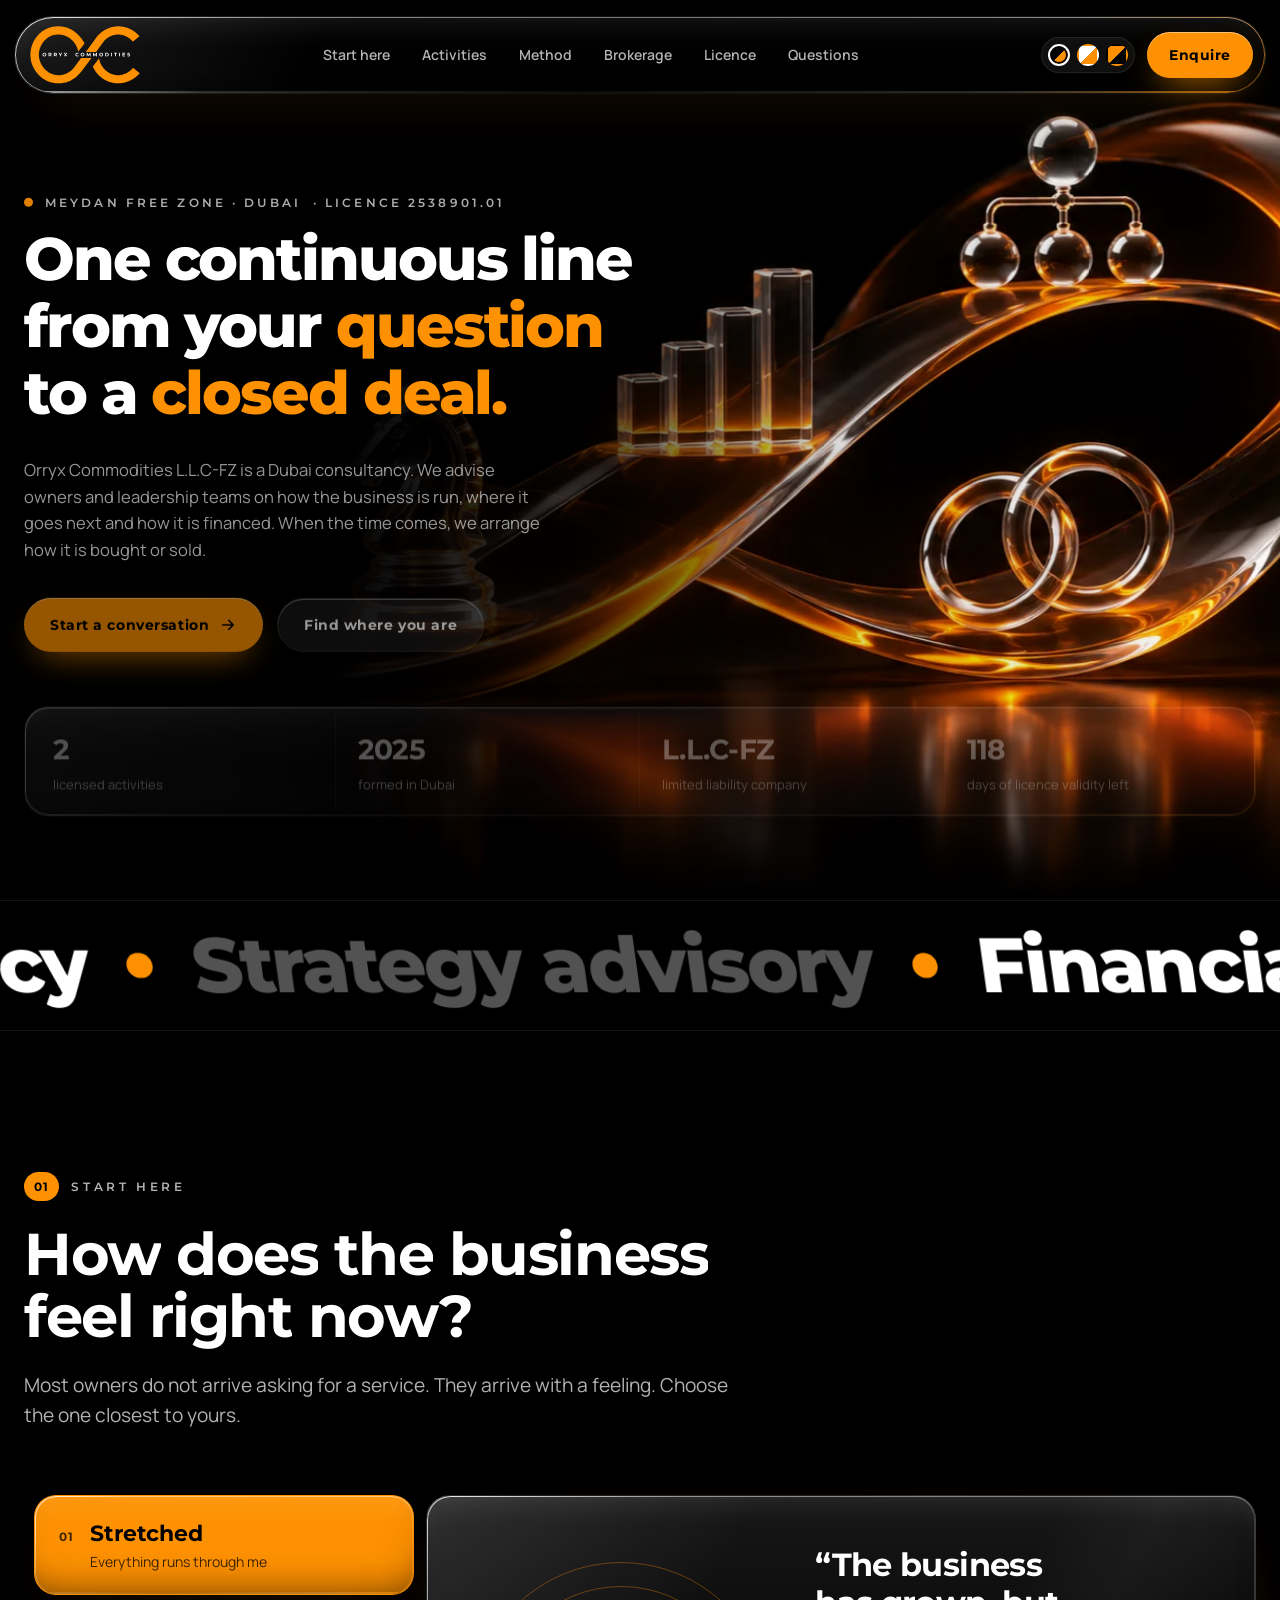
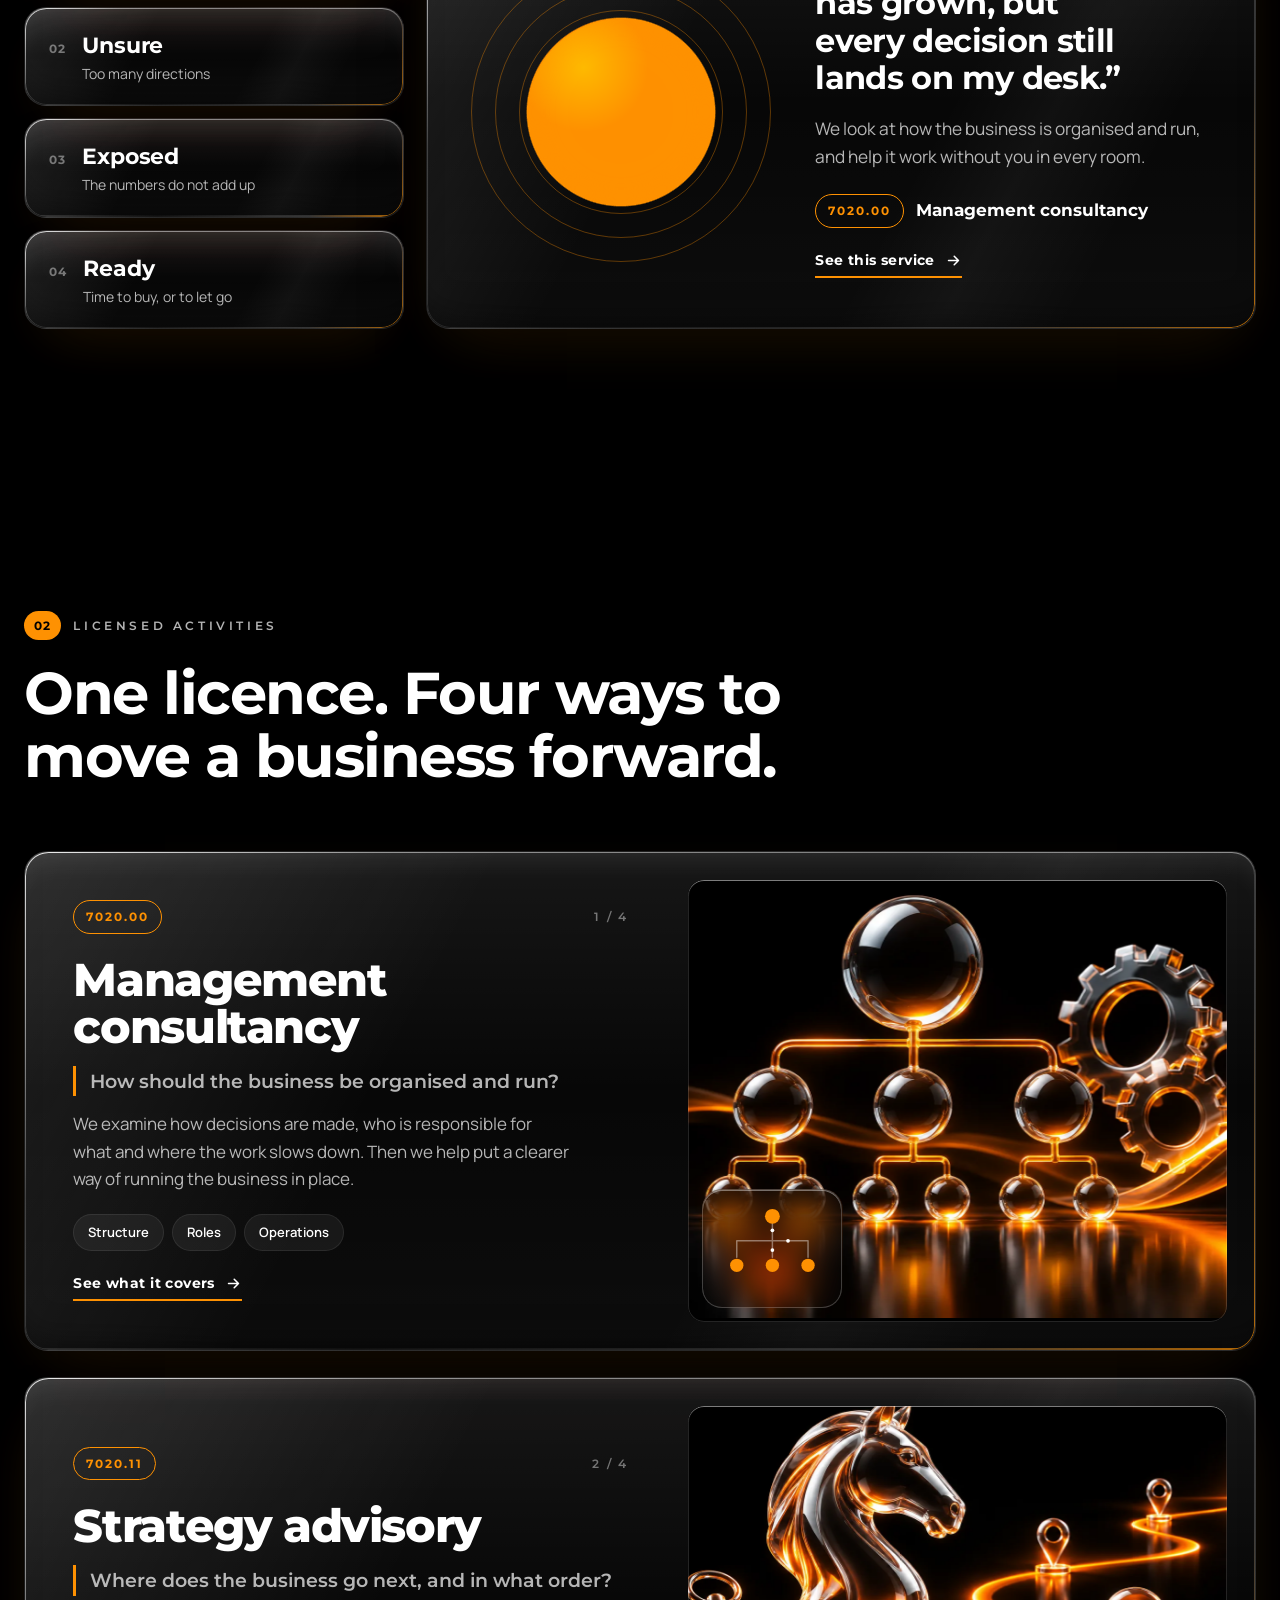
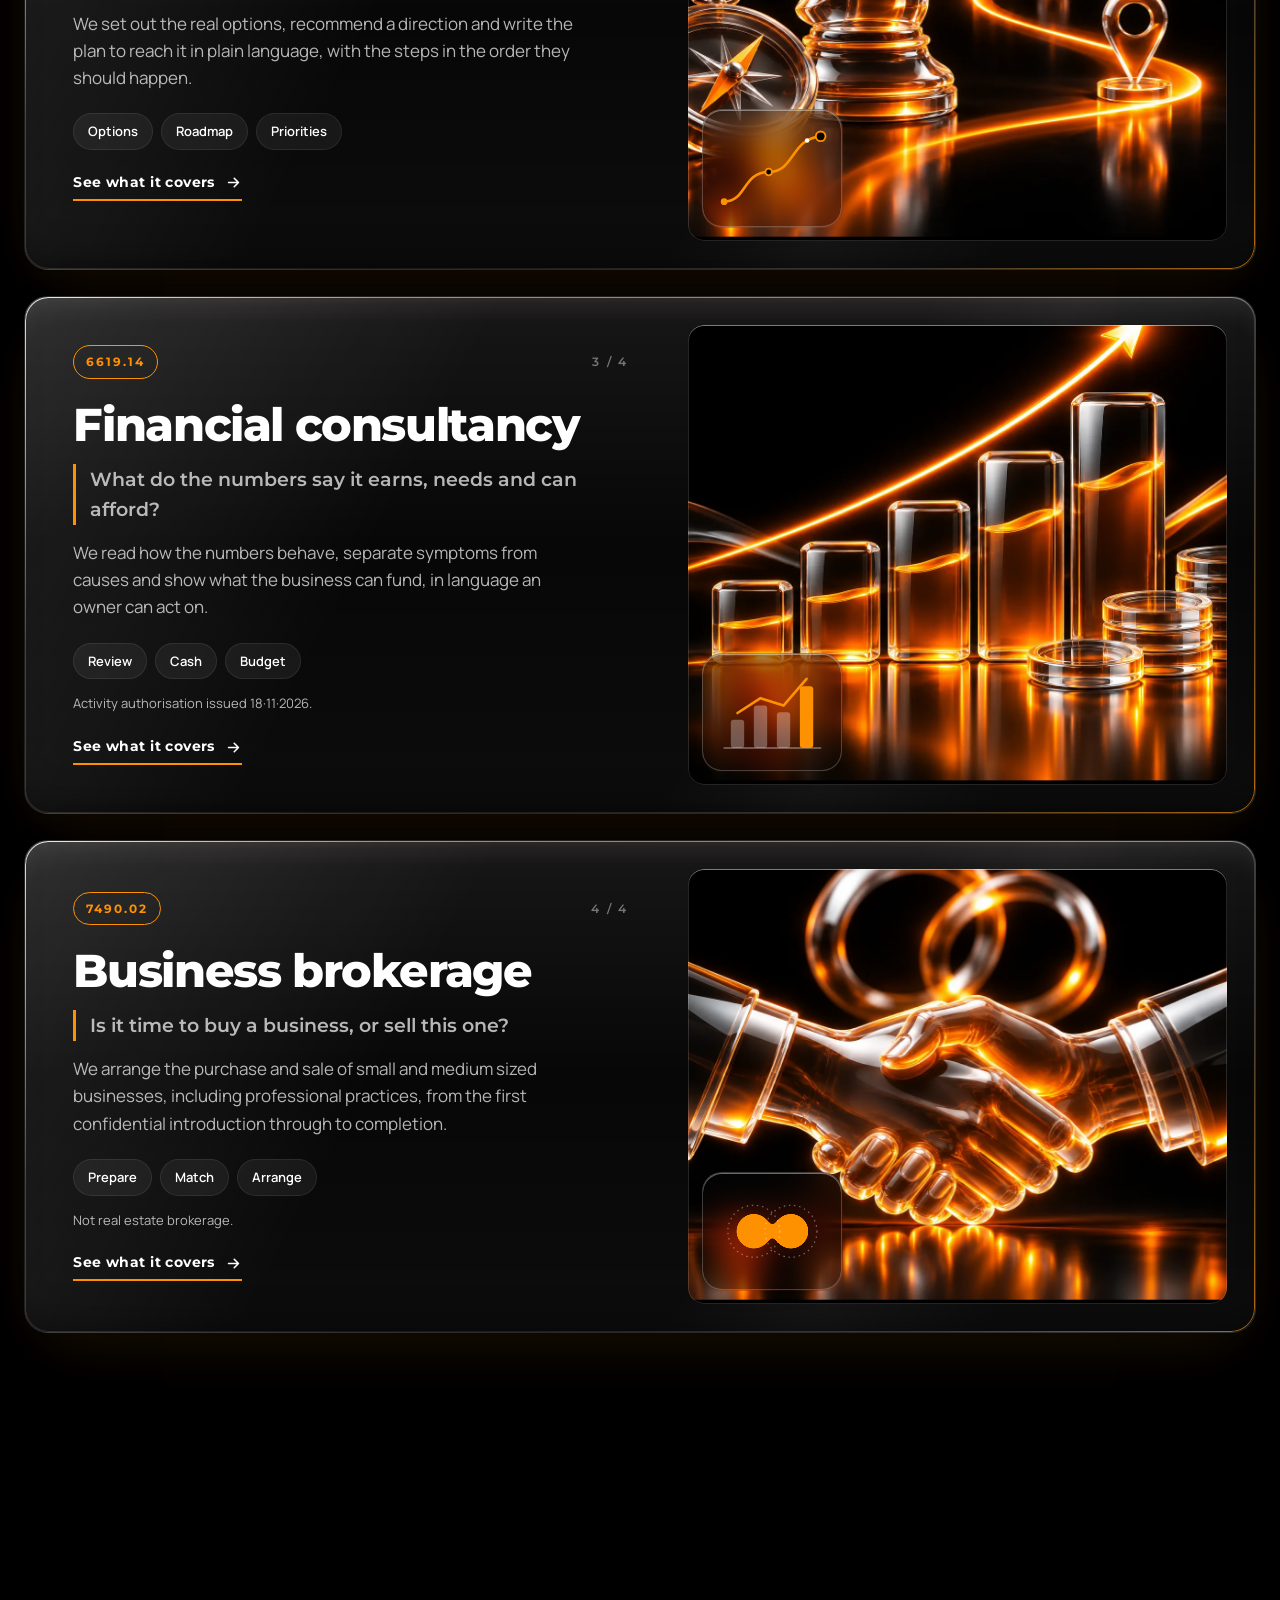
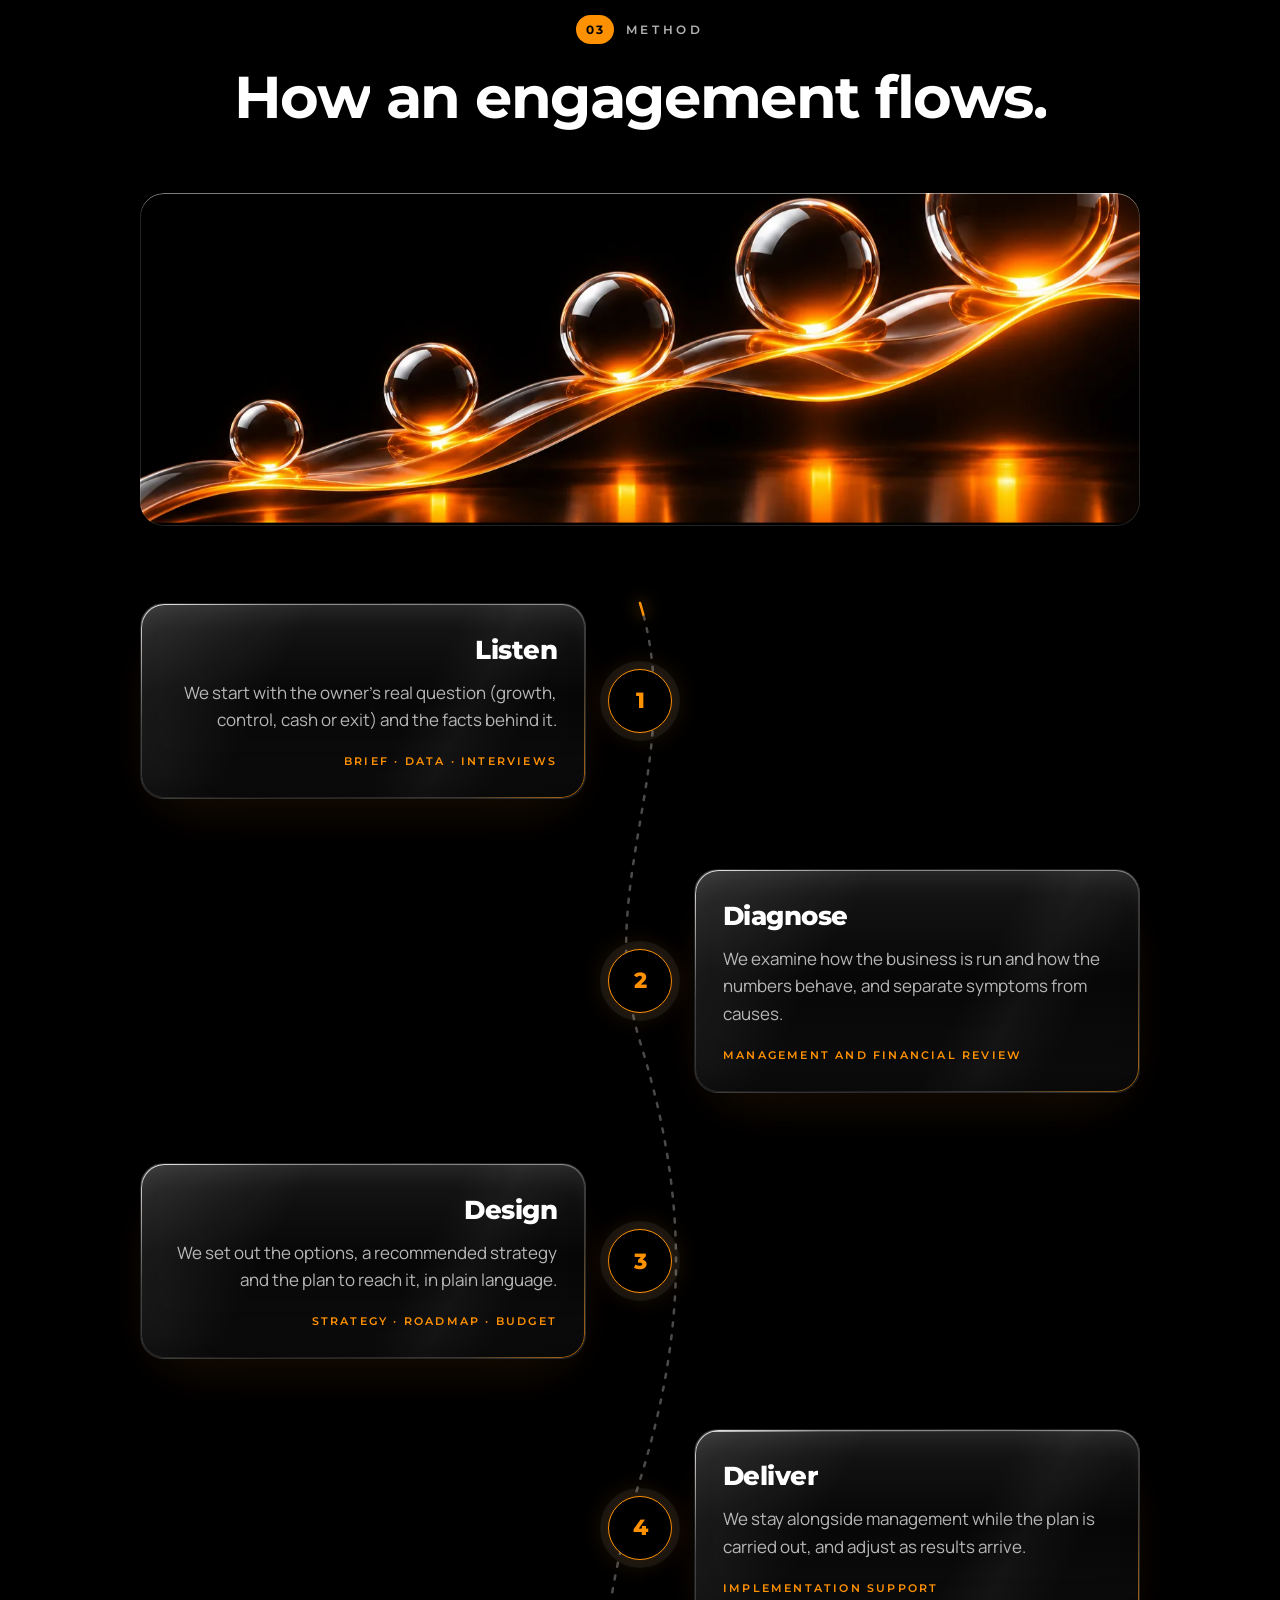
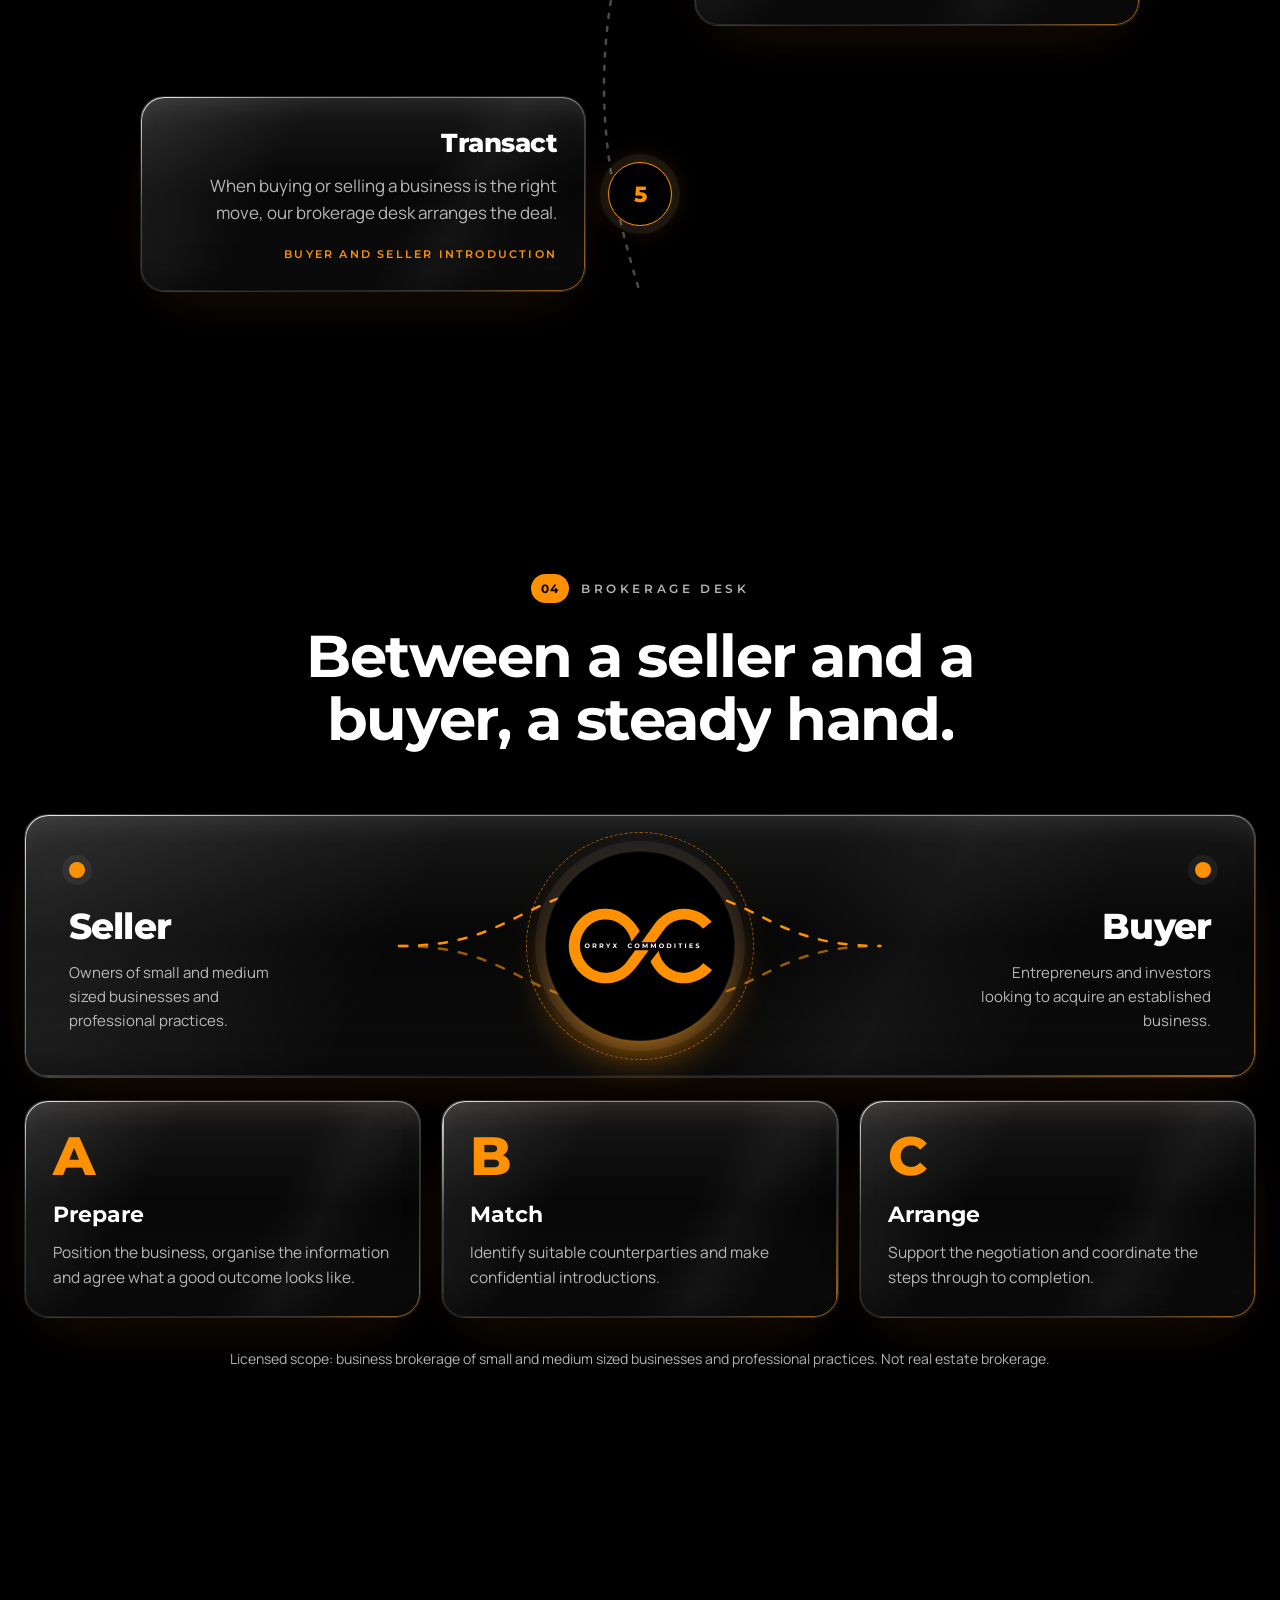
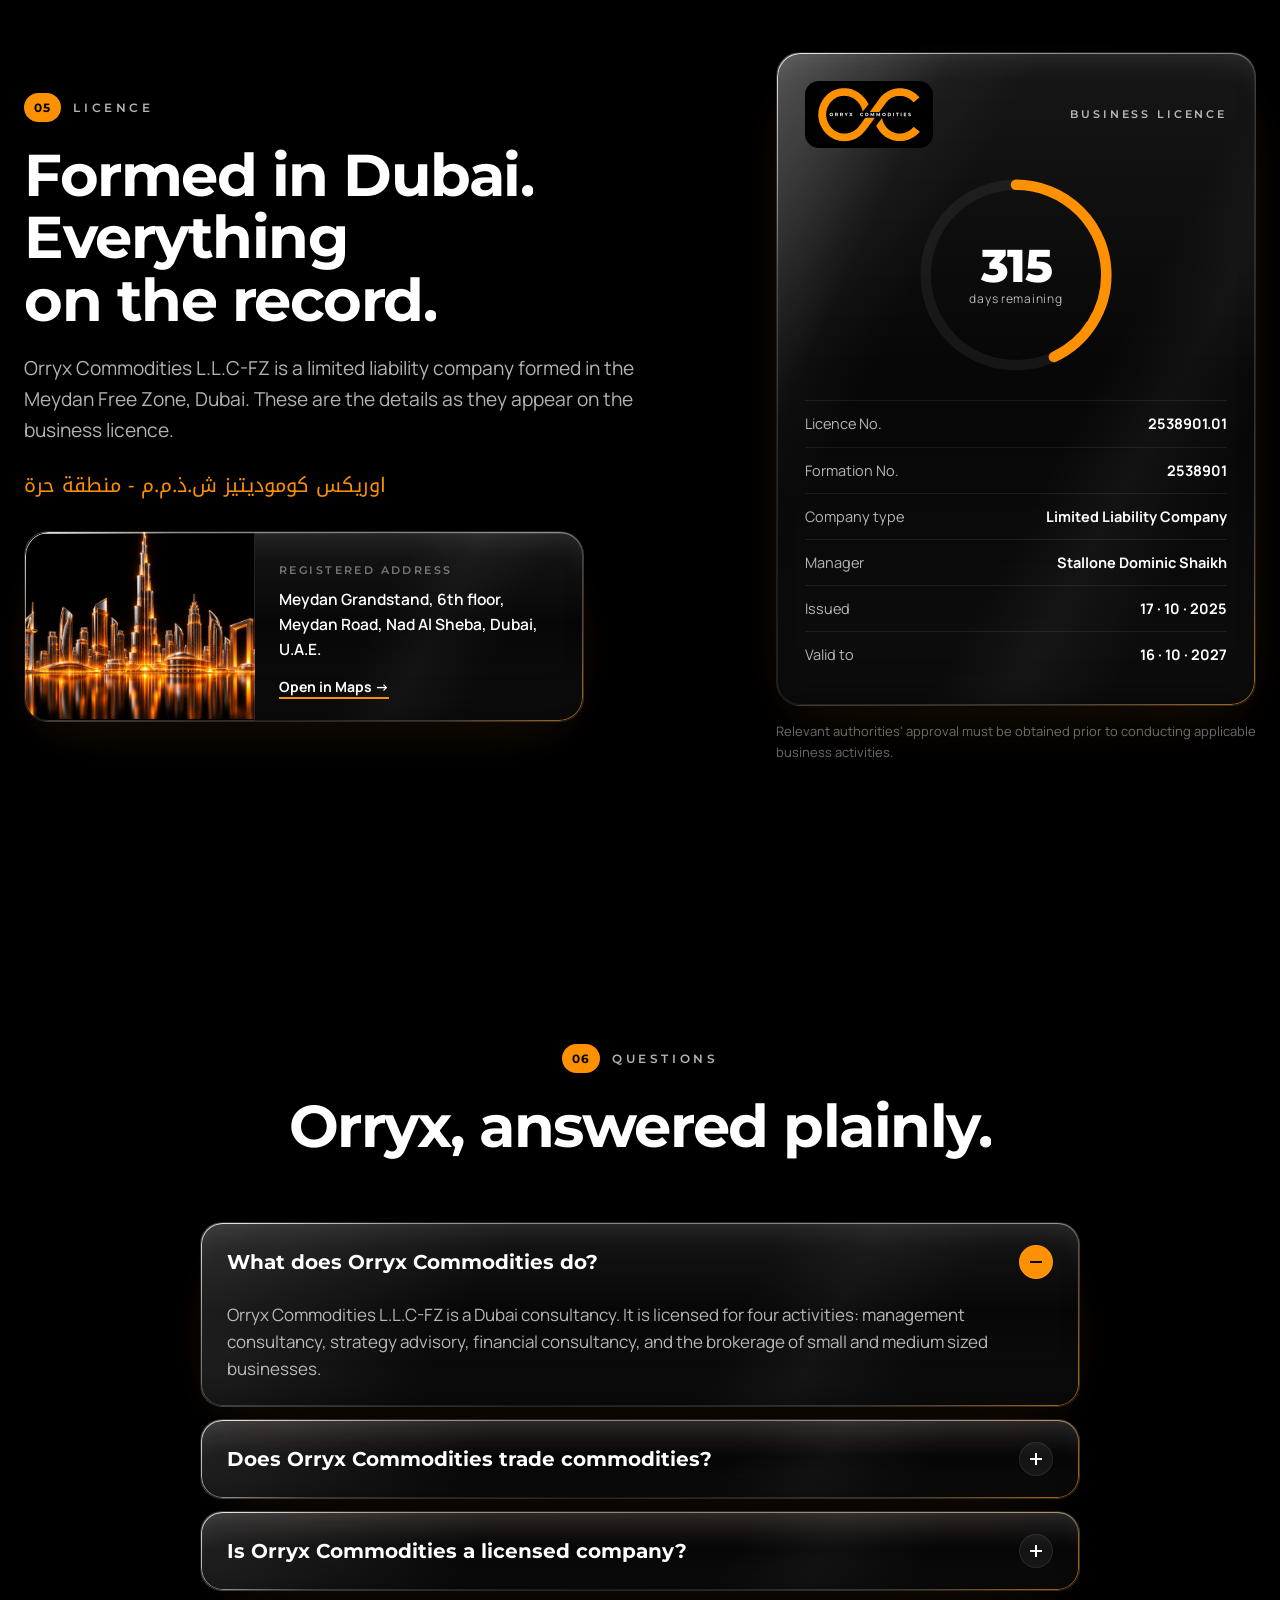
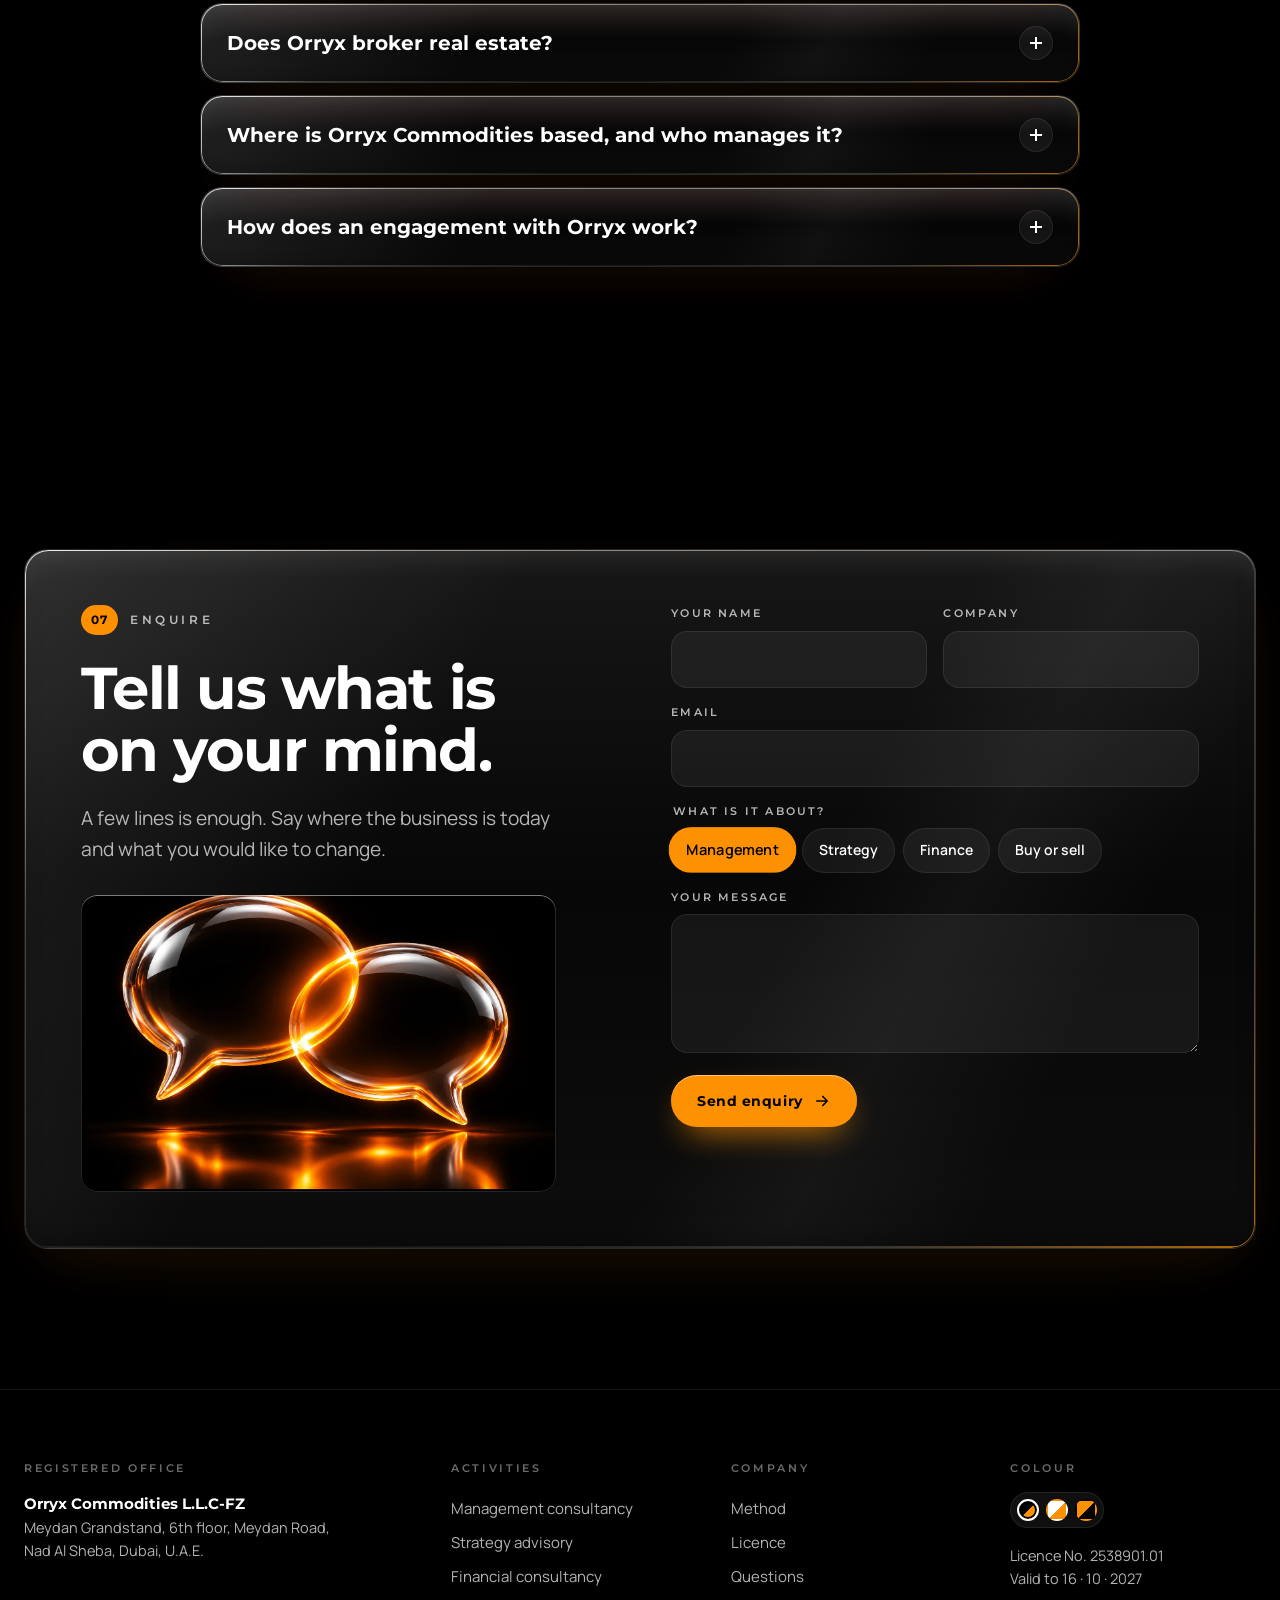
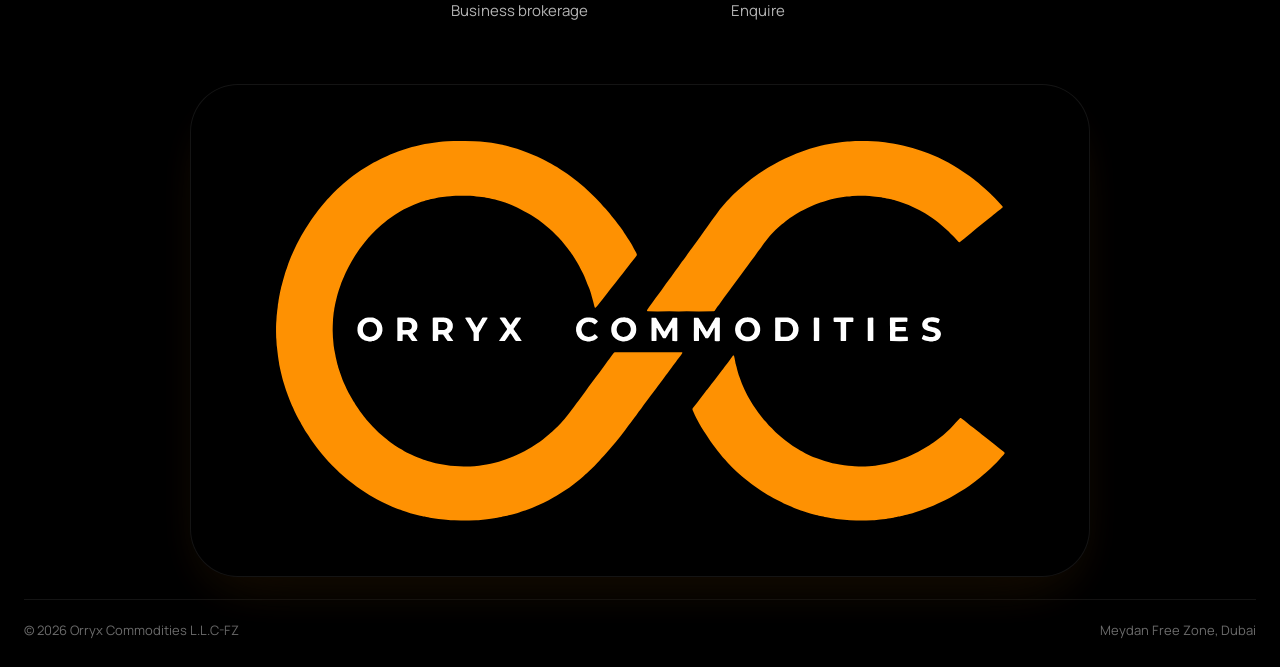
==== commit c8159cfb: "Glass tile finish: tile wall behind the page, polished glass panels Owner asked to remove the dotted" ====
--- a/index.html
+++ b/index.html
@@ -17,7 +17,7 @@
 <link rel="preconnect" href="https://fonts.googleapis.com">
 <link rel="preconnect" href="https://fonts.gstatic.com" crossorigin>
 <link href="https://fonts.googleapis.com/css2?family=Montserrat:wght@400;500;600;700;800&family=Manrope:wght@400;500;600;700&family=Noto+Kufi+Arabic:wght@400;600&display=swap" rel="stylesheet">
-<link rel="stylesheet" href="css/style.css?v=20">
+<link rel="stylesheet" href="css/style.css?v=23">
 <script>
   (function(){var d=document.documentElement;d.classList.add('js');
   try{var t=localStorage.getItem('orryx-theme');if(t)d.setAttribute('data-theme',t);}catch(e){}
@@ -61,13 +61,13 @@
   </defs>
 </svg>
 
-<!-- Moving colour behind the glass (shapes only, no pictures) -->
+<!-- Behind the page: a wall of polished glass tiles with clean light moving behind it -->
 <div class="stage" aria-hidden="true">
   <div class="blob b1"></div>
   <div class="blob b2"></div>
   <div class="blob b3"></div>
-  <svg class="stage-mark" viewBox="312 173 1157 616"><use href="#lm" fill="none" stroke-width="2.4"/></svg>
-  <div class="grain"></div>
+  <div class="tiles"></div>
+  <div class="sweep"></div>
 </div>
 
 <div class="loader" id="loader" aria-hidden="true">
@@ -422,6 +422,6 @@
 <script src="vendor/gsap.min.js"></script>
 <script src="vendor/ScrollTrigger.min.js"></script>
 <script src="vendor/lenis.min.js"></script>
-<script src="js/main.js?v=15"></script>
+<script src="js/main.js?v=16"></script>
 </body>
 </html>
--- a/css/style.css
+++ b/css/style.css
@@ -5,16 +5,17 @@
 :root{
   --orange:#FE9102; --black:#000000; --white:#ffffff;   /* the three logo colours; nothing else is used */
   --f-display:'Montserrat',system-ui,sans-serif; --f-body:'Manrope',system-ui,sans-serif;
-  --r:28px; --r-sm:16px; --ease:cubic-bezier(.2,.8,.2,1);
+  --r:24px; --r-sm:16px; --ease:cubic-bezier(.2,.8,.2,1);
+  --tile:clamp(112px,13vw,208px);   /* size of one glass tile in the wall behind the page */
   --wrap:1240px;
 }
 html[data-theme="night"]{
   --bg:#000000; --ink:#ffffff; --muted:rgba(255,255,255,.7); --faint:rgba(255,255,255,.42);
   --accent:#FE9102; --accent-text:#FE9102; --on-accent:#000000; --mark:#FE9102;
   --code-bg:transparent; --code-ink:#FE9102; --code-edge:#FE9102;
-  --glass:rgba(255,255,255,.055); --glass-2:rgba(255,255,255,.1); --edge:rgba(255,255,255,.16); --edge-hi:rgba(255,255,255,.5);
-  --shadow:0 30px 80px -30px rgba(0,0,0,.9); --spot:rgba(254,145,2,.2);
-  --blob1:rgba(254,145,2,.6); --blob2:rgba(254,145,2,.32); --blob3:rgba(255,255,255,.1);
+  --shadow:0 34px 70px -34px rgba(0,0,0,.95),0 22px 60px -30px rgba(254,145,2,.28); --spot:rgba(254,145,2,.2);
+  --blob1:rgba(254,145,2,.5); --blob2:rgba(254,145,2,.28); --blob3:rgba(254,145,2,.16);
+  --tile-hi:rgba(255,255,255,.06); --tile-lo:rgba(0,0,0,.4); --tile-edge-hi:rgba(255,255,255,.085); --tile-edge-lo:rgba(0,0,0,.75); --tile-var:rgba(255,255,255,.03); --sweep:rgba(255,255,255,.055);
   --field:rgba(255,255,255,.06);
   --logo-word:#ffffff; --logo-plate:#000000; --logo-pad:1; --core-bg:#000000; --loader-bg:#000000;
   --nav-bg:rgba(0,0,0,.55); --hero-inset:0px; --hero-radius:0px; --hero-fade:var(--bg);
@@ -23,9 +24,15 @@
   --bg:#ffffff; --ink:#060605; --muted:rgba(6,6,5,.7); --faint:rgba(6,6,5,.45);
   --accent:#FE9102; --accent-text:#060605; --on-accent:#060605; --mark:#FE9102;
   --code-bg:#FE9102; --code-ink:#060605; --code-edge:transparent;
-  --glass:rgba(255,255,255,.5); --glass-2:rgba(255,255,255,.78); --edge:rgba(6,6,5,.1); --edge-hi:rgba(255,255,255,.95);
-  --shadow:0 30px 70px -34px rgba(0,0,0,.28); --spot:rgba(254,145,2,.16);
-  --blob1:rgba(254,145,2,.5); --blob2:rgba(254,145,2,.3); --blob3:rgba(0,0,0,.07);
+  /* glass material on a white page */
+  --glass:rgba(255,255,255,.34); --glass-2:rgba(255,255,255,.74); --glass-3:rgba(255,255,255,.5);
+  --gloss-a:rgba(255,255,255,.8); --gloss-b:rgba(255,255,255,.32); --glass-lift:1.03;
+  --sheen:rgba(255,255,255,.95); --depth:rgba(6,6,5,.07); --inner:rgba(255,255,255,.55);
+  --rim-a:#ffffff; --rim-b:rgba(255,255,255,.8); --rim-c:rgba(6,6,5,.1); --rim-d:rgba(254,145,2,.55);
+  --edge:rgba(6,6,5,.05); --edge-hi:#ffffff;
+  --shadow:0 28px 54px -30px rgba(6,6,5,.34),0 3px 8px rgba(6,6,5,.05); --spot:rgba(254,145,2,.16);
+  --blob1:rgba(254,145,2,.36); --blob2:rgba(254,145,2,.24); --blob3:rgba(254,145,2,.14);
+  --tile-hi:rgba(255,255,255,.95); --tile-lo:rgba(6,6,5,.04); --tile-edge-hi:#ffffff; --tile-edge-lo:rgba(6,6,5,.075); --tile-var:rgba(6,6,5,.018); --sweep:rgba(255,255,255,.7);
   --field:rgba(6,6,5,.045);
   --logo-word:#060605; --logo-plate:#ffffff; --logo-pad:1; --core-bg:#ffffff; --loader-bg:#ffffff;
   --nav-bg:rgba(255,255,255,.76); --hero-inset:10px; --hero-radius:34px; --hero-fade:#000;
@@ -34,13 +41,28 @@
   --bg:#FE9102; --ink:#060605; --muted:rgba(6,6,5,.78); --faint:rgba(6,6,5,.52);
   --accent:#060605; --accent-text:#060605; --on-accent:#ffffff; --mark:#060605;
   --code-bg:#060605; --code-ink:#ffffff; --code-edge:transparent;
-  --glass:rgba(255,255,255,.2); --glass-2:rgba(255,255,255,.36); --edge:rgba(255,255,255,.4); --edge-hi:rgba(255,255,255,.9);
-  --shadow:0 30px 70px -34px rgba(0,0,0,.4); --spot:rgba(255,255,255,.3);
-  --blob1:rgba(255,255,255,.5); --blob2:rgba(255,255,255,.3); --blob3:rgba(0,0,0,.24);
+  /* glass material on an orange page */
+  --glass:rgba(255,255,255,.1); --glass-2:rgba(255,255,255,.3); --glass-3:rgba(255,255,255,.17);
+  --gloss-a:rgba(255,255,255,.36); --gloss-b:rgba(255,255,255,.13); --glass-lift:1.05;
+  --sheen:rgba(255,255,255,.5); --depth:rgba(0,0,0,.13); --inner:rgba(255,255,255,.14);
+  --rim-a:#ffffff; --rim-b:rgba(255,255,255,.45); --rim-c:rgba(255,255,255,.1); --rim-d:rgba(255,255,255,.75);
+  --edge:rgba(255,255,255,.2); --edge-hi:rgba(255,255,255,.9);
+  --shadow:0 28px 56px -30px rgba(0,0,0,.45),0 3px 10px rgba(0,0,0,.08); --spot:rgba(255,255,255,.3);
+  --blob1:rgba(255,255,255,.4); --blob2:rgba(255,255,255,.26); --blob3:rgba(255,255,255,.16);
+  --tile-hi:rgba(255,255,255,.2); --tile-lo:rgba(0,0,0,.055); --tile-edge-hi:rgba(255,255,255,.42); --tile-edge-lo:rgba(0,0,0,.11); --tile-var:rgba(255,255,255,.05); --sweep:rgba(255,255,255,.2);
   --field:rgba(255,255,255,.2);
   /* the orange logo cannot sit on orange: in the licence card and footer it is shown on black, like the supplied dark-theme file */
   --logo-word:#ffffff; --logo-plate:#000000; --logo-pad:1; --core-bg:#000000; --loader-bg:#000000;
   --nav-bg:rgba(254,145,2,.8); --hero-inset:10px; --hero-radius:34px; --hero-fade:#000;
+}
+
+/* Glass material on dark surfaces: the black page, the hero (always a dark scene) and the black top bar of the orange template. */
+html[data-theme="night"],.hero,html[data-theme="ember"] .nav{
+  --glass:rgba(255,255,255,.028); --glass-2:rgba(255,255,255,.09); --glass-3:rgba(255,255,255,.05);
+  --gloss-a:rgba(255,255,255,.11); --gloss-b:rgba(255,255,255,.04); --glass-lift:1.14;
+  --sheen:rgba(255,255,255,.14); --depth:rgba(0,0,0,.6); --inner:rgba(255,255,255,.035);
+  --rim-a:rgba(255,255,255,.85); --rim-b:rgba(255,255,255,.16); --rim-c:rgba(255,255,255,.03); --rim-d:rgba(254,145,2,.7);
+  --edge:rgba(255,255,255,.08); --edge-hi:rgba(255,255,255,.38);
 }
 
 /* Top bar logo: no box behind it (owner, 20 Nov). In the orange template an orange logo cannot sit on an
@@ -48,8 +70,8 @@
 html[data-theme="ember"] .nav{
   --bg:#000000; --ink:#ffffff; --muted:rgba(255,255,255,.72); --faint:rgba(255,255,255,.45);
   --accent:#FE9102; --accent-text:#FE9102; --on-accent:#000000;
-  --edge:rgba(255,255,255,.18); --edge-hi:rgba(255,255,255,.35);
   --field:rgba(255,255,255,.08); --spot:rgba(254,145,2,.2); --logo-word:#ffffff; --nav-bg:rgba(0,0,0,.84);
+  --shadow:0 20px 44px -24px rgba(0,0,0,.6);
   color:#ffffff;
 }
 
@@ -70,30 +92,48 @@
 /* the registered logo: orange mark is fixed, only the letters switch between white and black as in the supplied files */
 .logo{display:block;width:100%;height:auto;fill:var(--logo-word);overflow:visible}
 
-/* ---------- stage: moving colour behind the glass ---------- */
-.stage{position:fixed;inset:0;z-index:0;overflow:hidden;pointer-events:none}
-.blob{position:absolute;border-radius:50%;filter:blur(90px);will-change:transform;transition:background .8s var(--ease)}
-.b1{width:46vmax;height:46vmax;left:-12vmax;top:-10vmax;background:var(--blob1);animation:drift1 22s ease-in-out infinite alternate}
-.b2{width:38vmax;height:38vmax;right:-10vmax;top:34vh;background:var(--blob2);animation:drift2 27s ease-in-out infinite alternate}
-.b3{width:34vmax;height:34vmax;left:28vw;bottom:-16vmax;background:var(--blob3);animation:drift3 31s ease-in-out infinite alternate}
+/* ---------- stage: a wall of polished glass tiles, with clean light moving behind it ----------
+   (owner, 20 Nov: no dots, no dashed lines, no blotches; "it should look like glass") */
+.stage{position:fixed;inset:0;z-index:0;overflow:hidden;pointer-events:none;background:var(--bg);transition:background .6s var(--ease)}
+.blob{position:absolute;border-radius:50%;filter:blur(100px);will-change:transform;transition:background .8s var(--ease)}
+.b1{width:48vmax;height:48vmax;left:-14vmax;top:-12vmax;background:var(--blob1);animation:drift1 24s ease-in-out infinite alternate}
+.b2{width:40vmax;height:40vmax;right:-12vmax;top:30vh;background:var(--blob2);animation:drift2 29s ease-in-out infinite alternate}
+.b3{width:36vmax;height:36vmax;left:26vw;bottom:-18vmax;background:var(--blob3);animation:drift3 33s ease-in-out infinite alternate}
 @keyframes drift1{to{transform:translate(18vw,22vh) scale(1.18)}}
 @keyframes drift2{to{transform:translate(-24vw,-18vh) scale(.82)}}
 @keyframes drift3{to{transform:translate(14vw,-26vh) scale(1.25)}}
-.stage-mark{position:absolute;width:150vmax;max-width:none;left:50%;top:50%;transform:translate(-50%,-50%);opacity:.14}
-.stage-mark use{stroke:var(--mark);stroke-dasharray:14 22;animation:dash 60s linear infinite}
-@keyframes dash{to{stroke-dashoffset:-2000}}
-.grain{position:absolute;inset:0;opacity:.028;background-image:radial-gradient(currentColor 1px,transparent 1px);background-size:4px 4px;color:var(--ink)}
+/* each tile: a soft reflection from its top-left corner, a fine bright edge on two sides and a fine dark joint on the other two */
+.tiles{position:absolute;inset:-14% 0;will-change:transform;
+  background:
+    linear-gradient(135deg,var(--tile-hi) 0%,transparent 44%,transparent 62%,var(--tile-lo) 100%) 0 0/var(--tile) var(--tile),
+    linear-gradient(90deg,var(--tile-edge-hi) 0,var(--tile-edge-hi) 1px,transparent 1px,transparent calc(100% - 1px),var(--tile-edge-lo) calc(100% - 1px)) 0 0/var(--tile) var(--tile),
+    linear-gradient(180deg,var(--tile-edge-hi) 0,var(--tile-edge-hi) 1px,transparent 1px,transparent calc(100% - 1px),var(--tile-edge-lo) calc(100% - 1px)) 0 0/var(--tile) var(--tile),
+    linear-gradient(135deg,var(--tile-var) 0%,transparent 55%) 0 0/calc(var(--tile)*3) calc(var(--tile)*2)}
+/* a slow band of light passing over the wall, the way light moves across polished glass */
+.sweep{position:absolute;inset:-30% -90%;background:linear-gradient(112deg,transparent 45%,var(--sweep) 50%,transparent 55%);animation:sweep 17s cubic-bezier(.45,0,.3,1) infinite;will-change:transform}
+@keyframes sweep{from{transform:translateX(-42%)}to{transform:translateX(42%)}}
 main,.foot,.marquee{position:relative;z-index:1}
 
-/* ---------- liquid glass ---------- */
-.glass{position:relative;background:linear-gradient(135deg,var(--glass-2),var(--glass) 42%,var(--glass));
-  -webkit-backdrop-filter:blur(26px) saturate(180%);backdrop-filter:blur(26px) saturate(180%);
+/* ---------- glass tiles (every card and panel) ----------
+   What makes it read as glass: you see the wall softly through it, a fine bright rim catches the light at two
+   corners, the top carries a soft reflection and the lower edge is a touch deeper, as thick glass is. */
+.glass{position:relative;
+  background:
+    linear-gradient(118deg,var(--gloss-a) 0%,transparent 32%),
+    linear-gradient(118deg,transparent 60%,var(--gloss-b) 70%,transparent 82%),
+    linear-gradient(180deg,var(--glass-2) 0%,var(--glass) 48%,var(--glass-3) 100%);
+  -webkit-backdrop-filter:blur(11px) saturate(175%) brightness(var(--glass-lift));backdrop-filter:blur(11px) saturate(175%) brightness(var(--glass-lift));
   border:1px solid var(--edge);border-radius:var(--r);
-  box-shadow:inset 0 1px 0 0 var(--edge-hi),inset 0 -1px 0 0 rgba(0,0,0,.06),inset 0 0 28px rgba(255,255,255,.04),var(--shadow);
+  box-shadow:inset 0 1px 0 0 var(--edge-hi),inset 0 24px 34px -24px var(--sheen),inset 0 -28px 38px -28px var(--depth),inset 0 0 0 1px var(--inner),var(--shadow);
   transition:background .6s var(--ease),border-color .6s var(--ease),box-shadow .6s var(--ease)}
 .glass::before{content:"";position:absolute;inset:0;border-radius:inherit;pointer-events:none;opacity:0;transition:opacity .4s;
   background:radial-gradient(420px circle at var(--mx,50%) var(--my,50%),var(--spot),transparent 60%)}
 .glass:hover::before{opacity:1}
+/* the polished rim: brightest at the top-left and bottom-right corners */
+.glass::after{content:"";position:absolute;inset:0;border-radius:inherit;padding:1.3px;pointer-events:none;z-index:3;
+  background:linear-gradient(135deg,var(--rim-a) 0%,var(--rim-b) 20%,var(--rim-c) 48%,var(--rim-b) 80%,var(--rim-d) 100%);
+  -webkit-mask:linear-gradient(#000 0 0) content-box,linear-gradient(#000 0 0);-webkit-mask-composite:xor;
+  mask:linear-gradient(#000 0 0) content-box,linear-gradient(#000 0 0);mask-composite:exclude}
 .glass>*{position:relative}
 
 /* ---------- loader ---------- */
@@ -105,7 +145,7 @@
 .loader-num{font-family:var(--f-display);font-weight:600;letter-spacing:.3em;font-size:13px;color:var(--logo-word);opacity:.6}
 
 /* ---------- nav ---------- */
-.nav{position:fixed;z-index:50;top:16px;left:50%;transform:translateX(-50%);width:min(1280px,100% - 28px);display:flex;align-items:center;justify-content:space-between;gap:18px;padding:8px 12px 8px 14px;border-radius:999px;background:var(--nav-bg);transition:transform .5s var(--ease),background .6s,border-color .6s}
+.nav{position:fixed;z-index:50;top:16px;left:50%;transform:translateX(-50%);width:min(1280px,100% - 28px);display:flex;align-items:center;justify-content:space-between;gap:18px;padding:8px 12px 8px 14px;border-radius:999px;background:linear-gradient(118deg,var(--gloss-a) 0%,transparent 26%),var(--nav-bg);transition:transform .5s var(--ease),background .6s,border-color .6s}
 .nav.is-hidden{transform:translate(-50%,-140%)}
 .brand{display:block;flex-shrink:0;width:112px}
 .nav-links{display:flex;gap:4px}
@@ -162,7 +202,7 @@
 .hero-bg::after{content:"";position:absolute;inset:0;background:linear-gradient(90deg,#000 0%,#000 26%,rgba(0,0,0,.78) 42%,rgba(0,0,0,.12) 66%,transparent),linear-gradient(0deg,var(--hero-fade) 0%,transparent 20%)}
 /* the hero is a dark scene in every template, so its text stays light */
 .hero{--ink:#fff;--muted:rgba(255,255,255,.76);--faint:rgba(255,255,255,.5);--accent:#FE9102;--accent-text:#FE9102;--on-accent:#000;--code-bg:transparent;--code-ink:#FE9102;--code-edge:#FE9102;
-  --glass:rgba(255,255,255,.07);--glass-2:rgba(255,255,255,.13);--edge:rgba(255,255,255,.18);--edge-hi:rgba(255,255,255,.5);--field:rgba(255,255,255,.07);color:#fff}
+  --field:rgba(255,255,255,.07);--spot:rgba(254,145,2,.2);--shadow:0 30px 60px -30px rgba(0,0,0,.9);color:#fff}
 .hero-copy,.hero-stats{position:relative;z-index:2}
 .hero-copy{width:min(var(--wrap),100% - 48px);margin-inline:auto}
 .kicker{font-family:var(--f-display);font-weight:600;font-size:12px;letter-spacing:.26em;text-transform:uppercase;color:var(--muted);display:flex;align-items:center;gap:12px;margin-bottom:20px}
@@ -243,7 +283,7 @@
 
 /* ---------- activities: stacking glass cards ---------- */
 .stack{display:grid;gap:26px}
-.act{position:sticky;top:calc(104px + var(--i)*18px);display:grid;grid-template-columns:1.05fr .95fr;gap:clamp(20px,3vw,44px);padding:clamp(18px,2.2vw,28px);transform-origin:50% 0;will-change:transform;-webkit-backdrop-filter:blur(40px) saturate(180%);backdrop-filter:blur(40px) saturate(180%)}
+.act{position:sticky;top:calc(104px + var(--i)*18px);display:grid;grid-template-columns:1.05fr .95fr;gap:clamp(20px,3vw,44px);padding:clamp(18px,2.2vw,28px);transform-origin:50% 0;will-change:transform;-webkit-backdrop-filter:blur(26px) saturate(175%) brightness(var(--glass-lift));backdrop-filter:blur(26px) saturate(175%) brightness(var(--glass-lift))}
 .act-body{padding:clamp(8px,1.6vw,22px);display:flex;flex-direction:column;justify-content:center}
 .act-top{display:flex;justify-content:space-between;align-items:center;margin-bottom:22px}
 .act-n{font-family:var(--f-display);font-weight:600;font-size:12px;letter-spacing:.2em;color:var(--faint)}
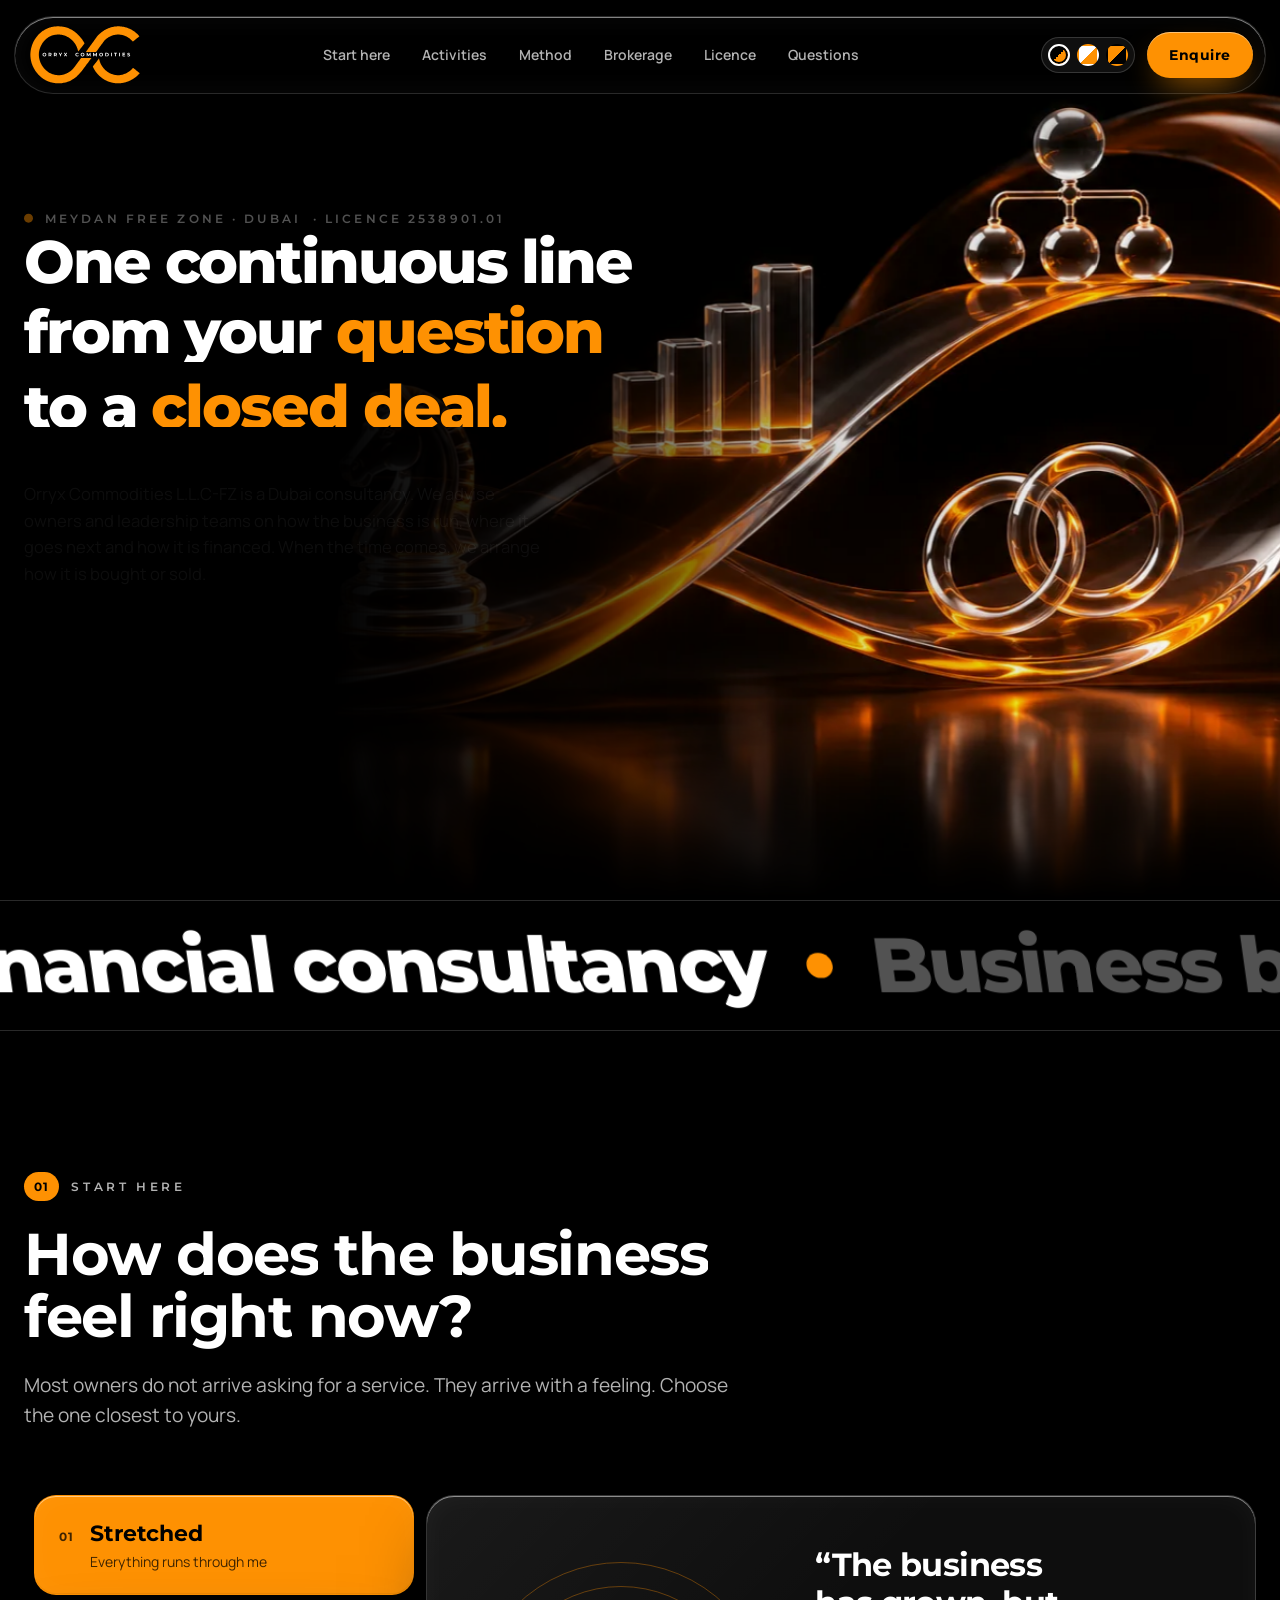
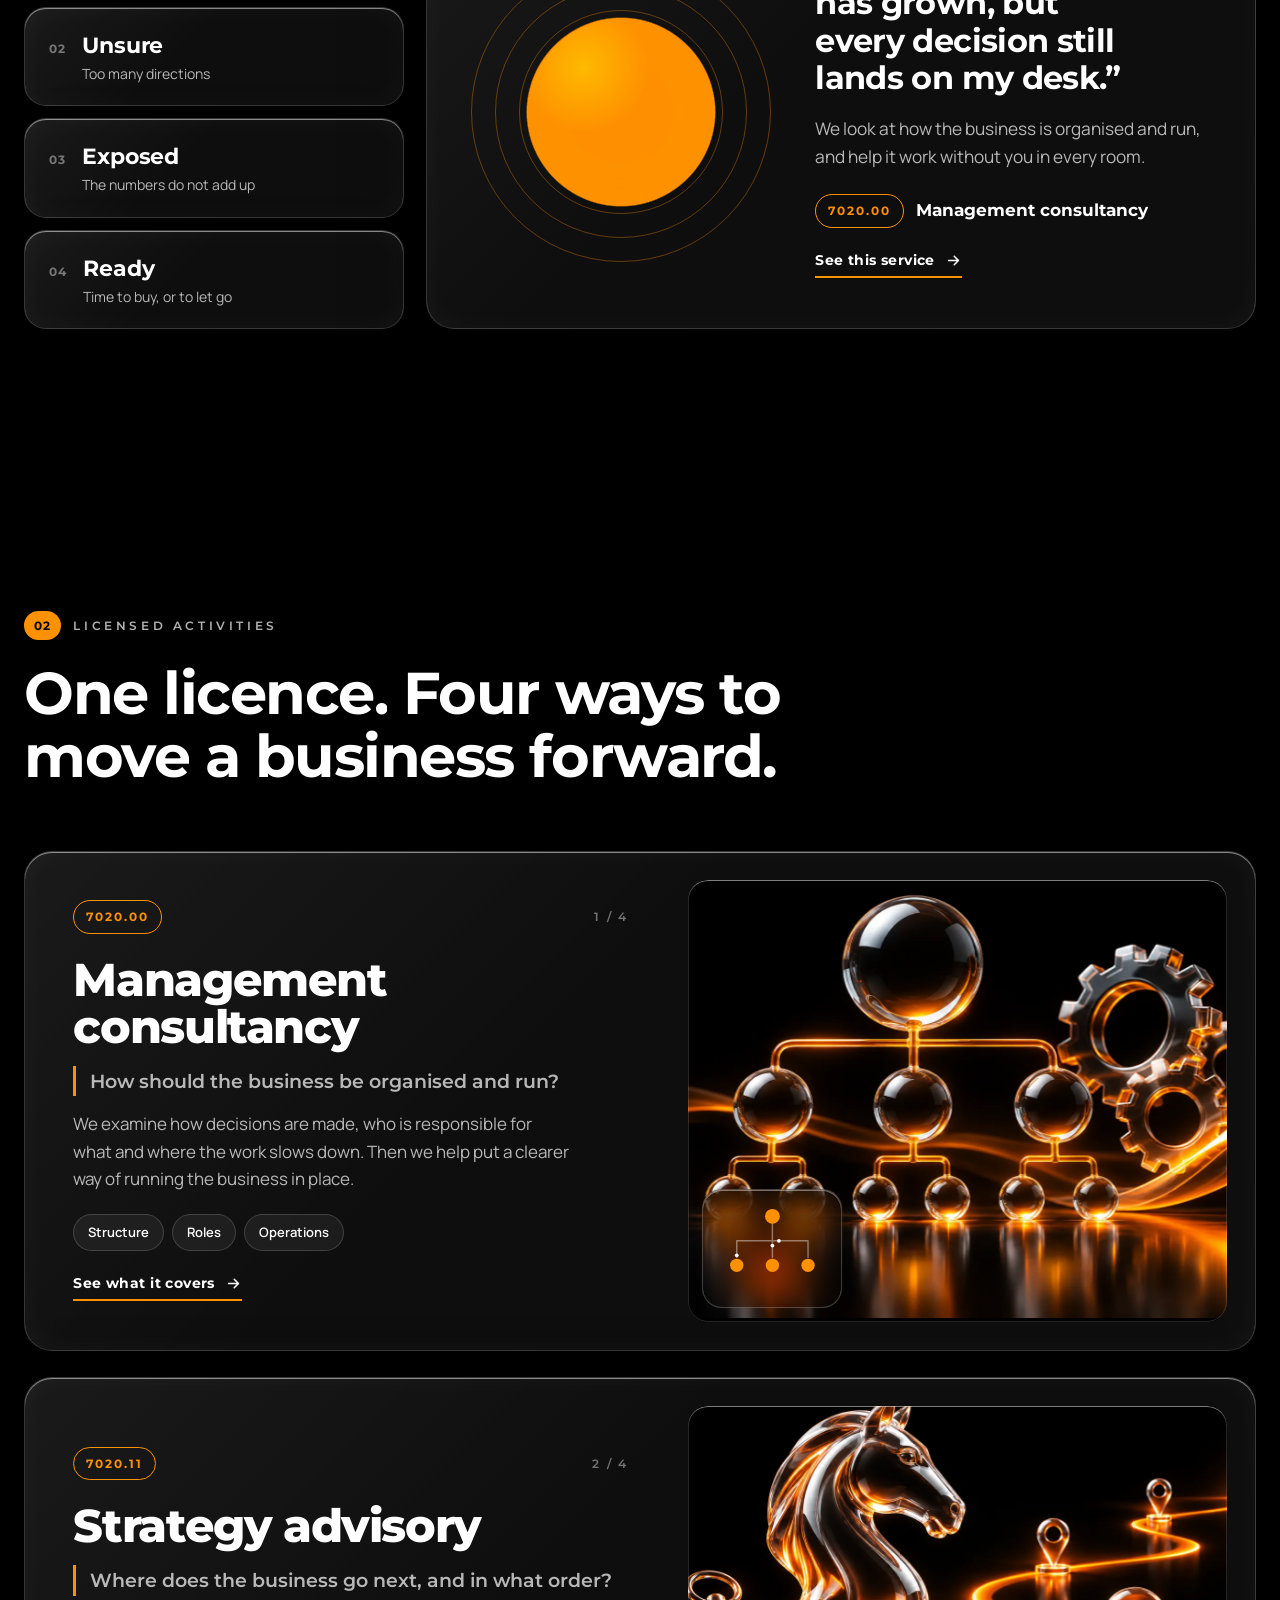
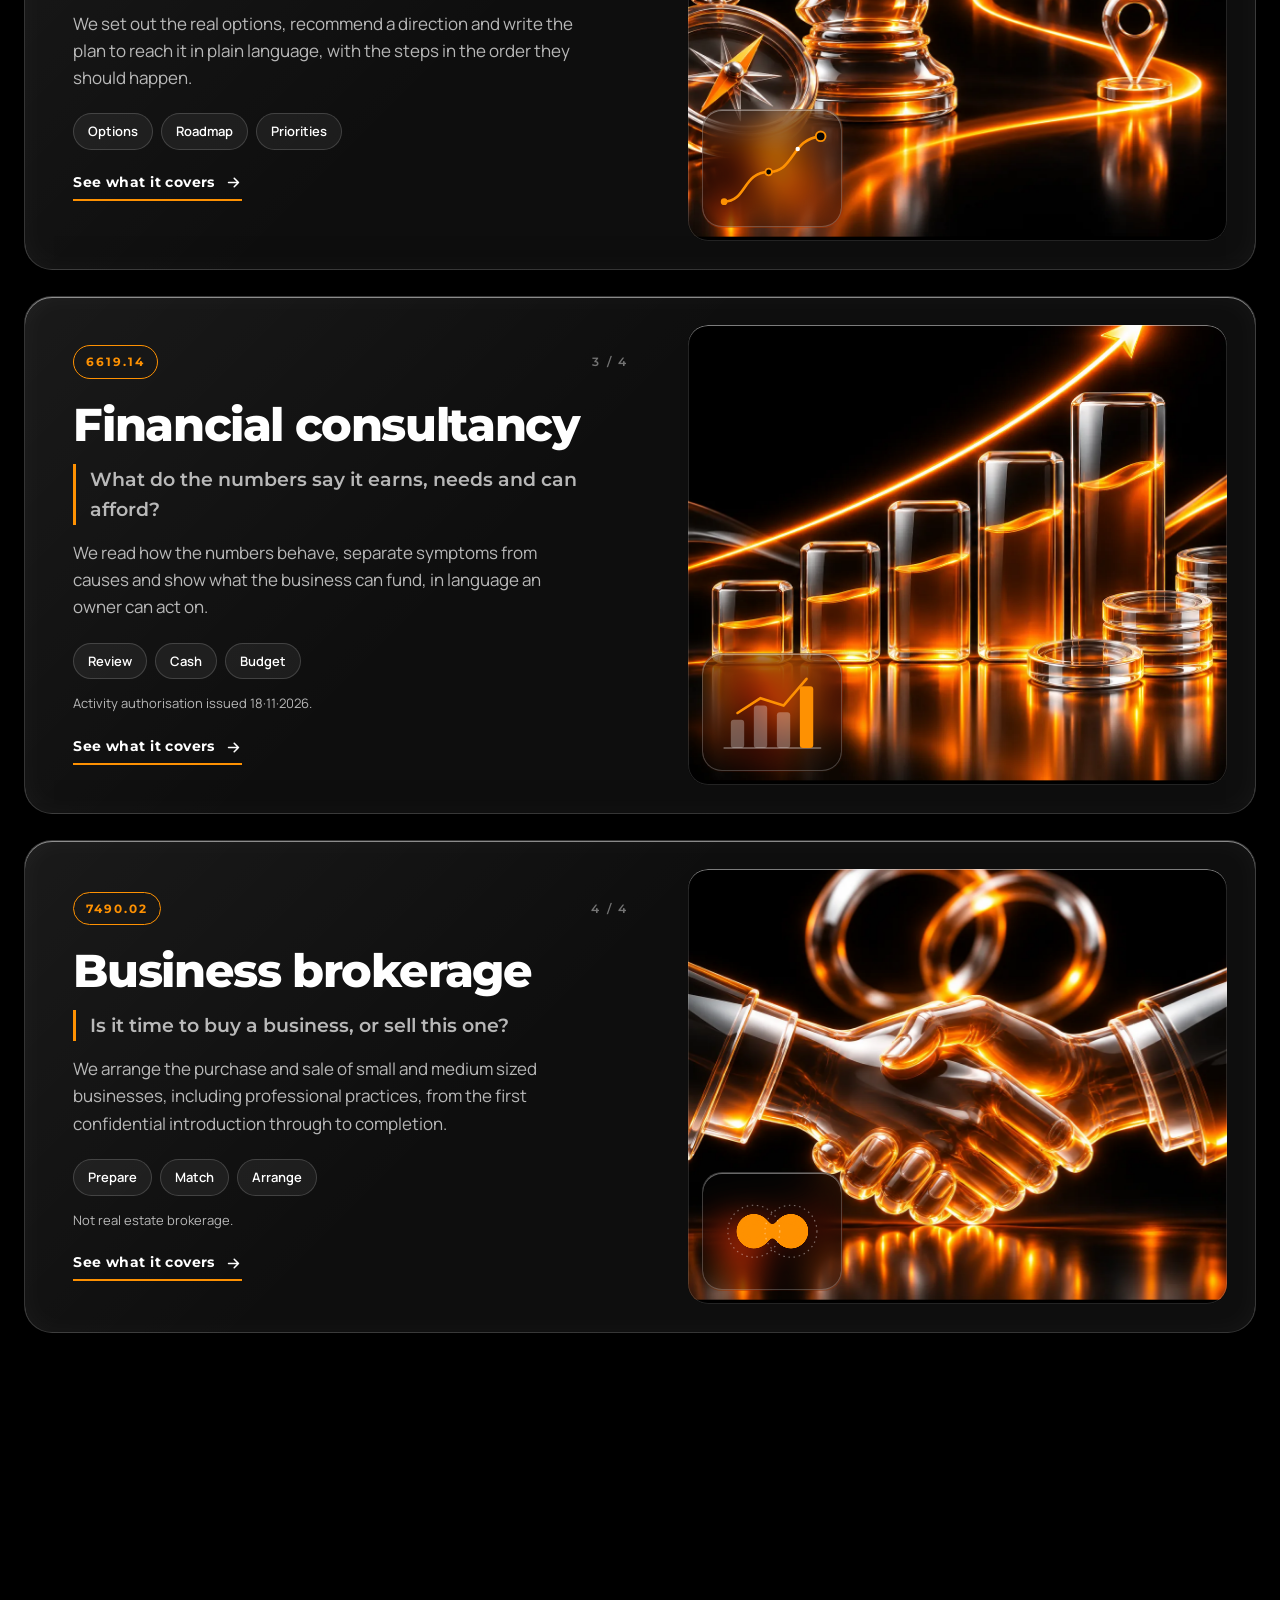
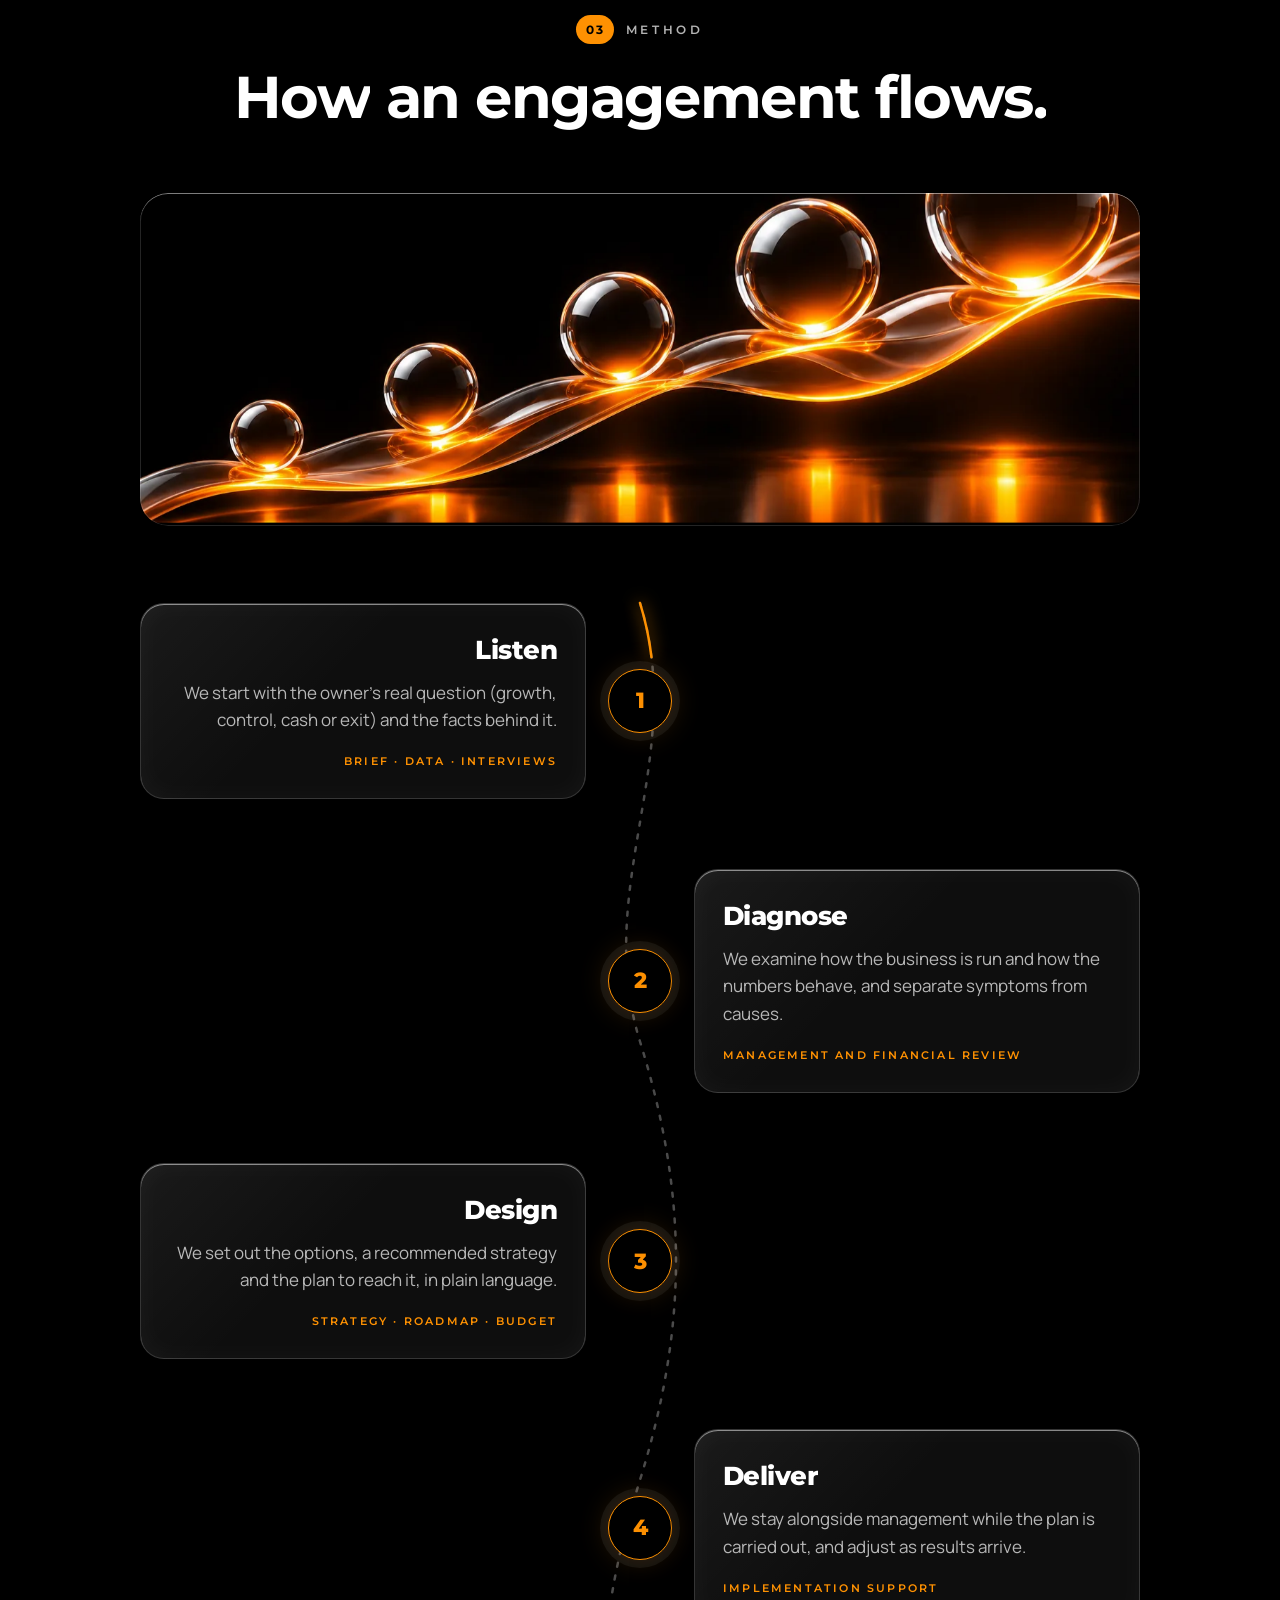
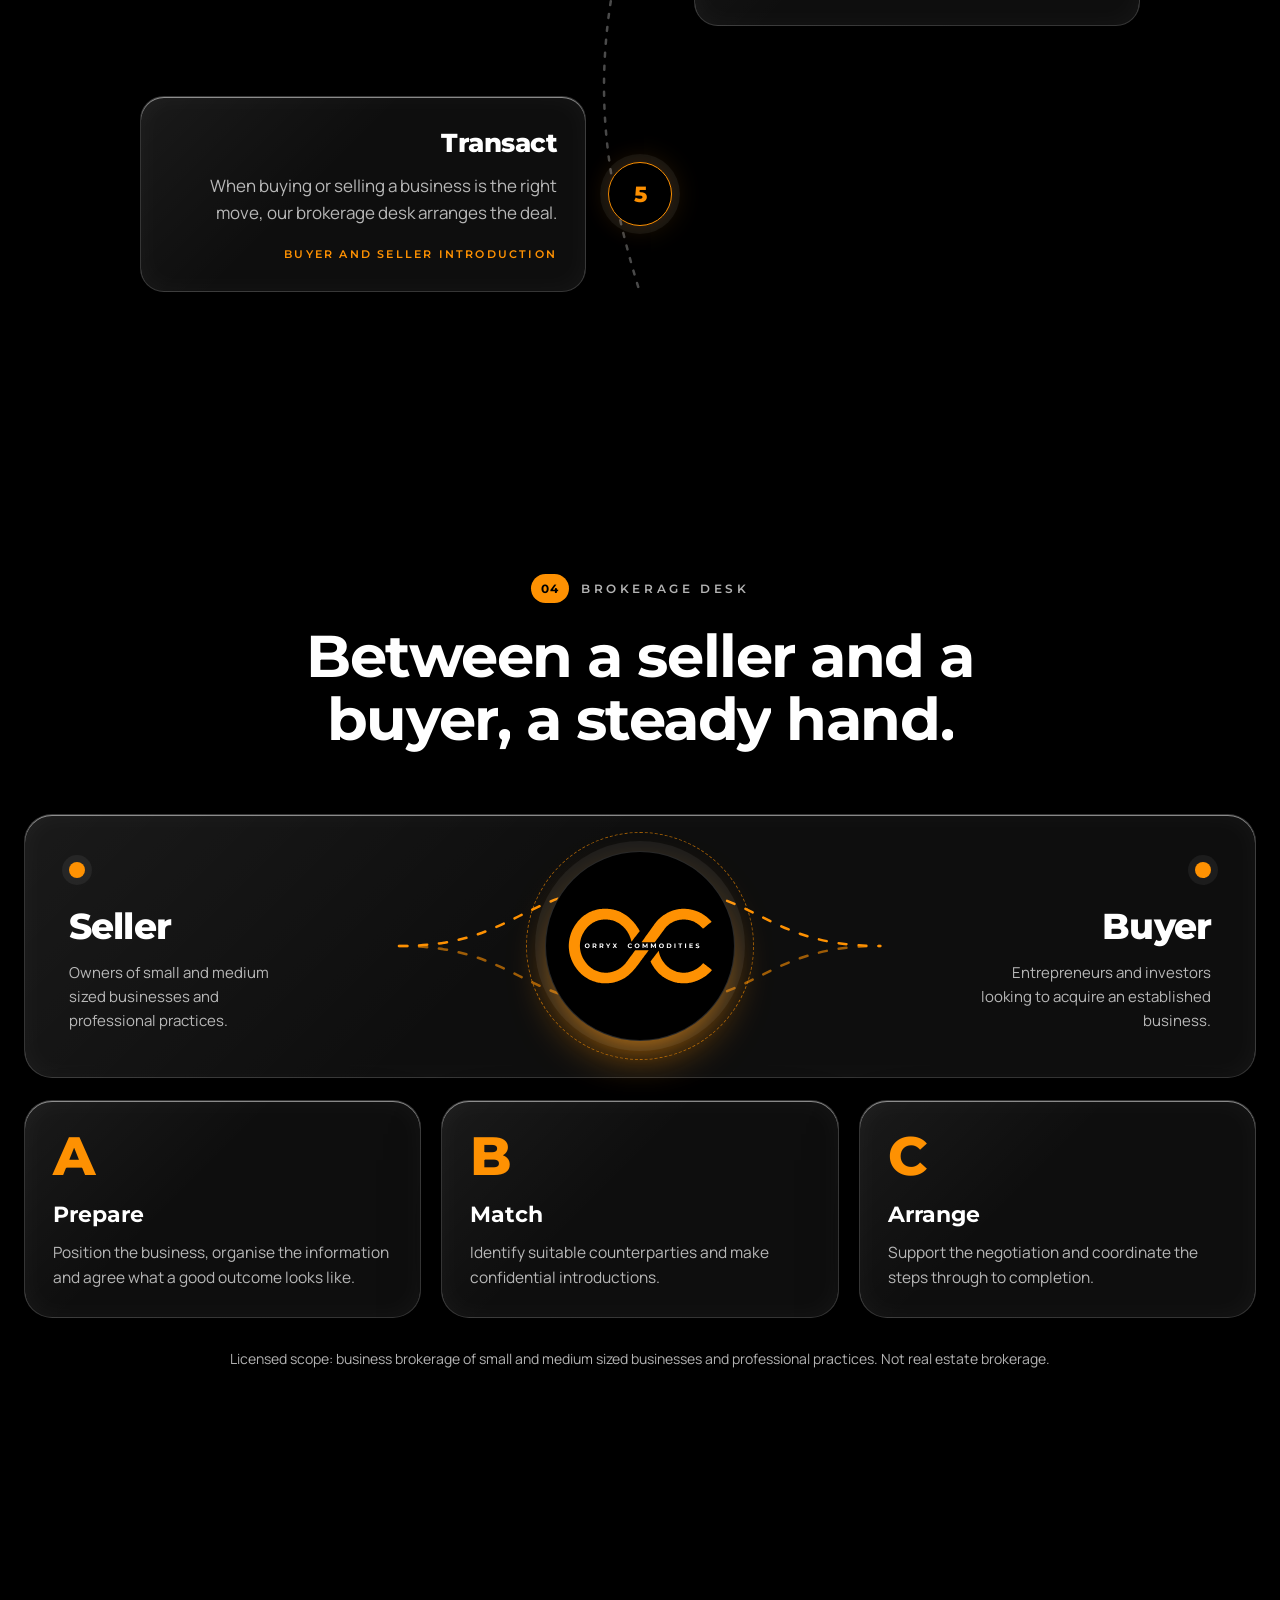
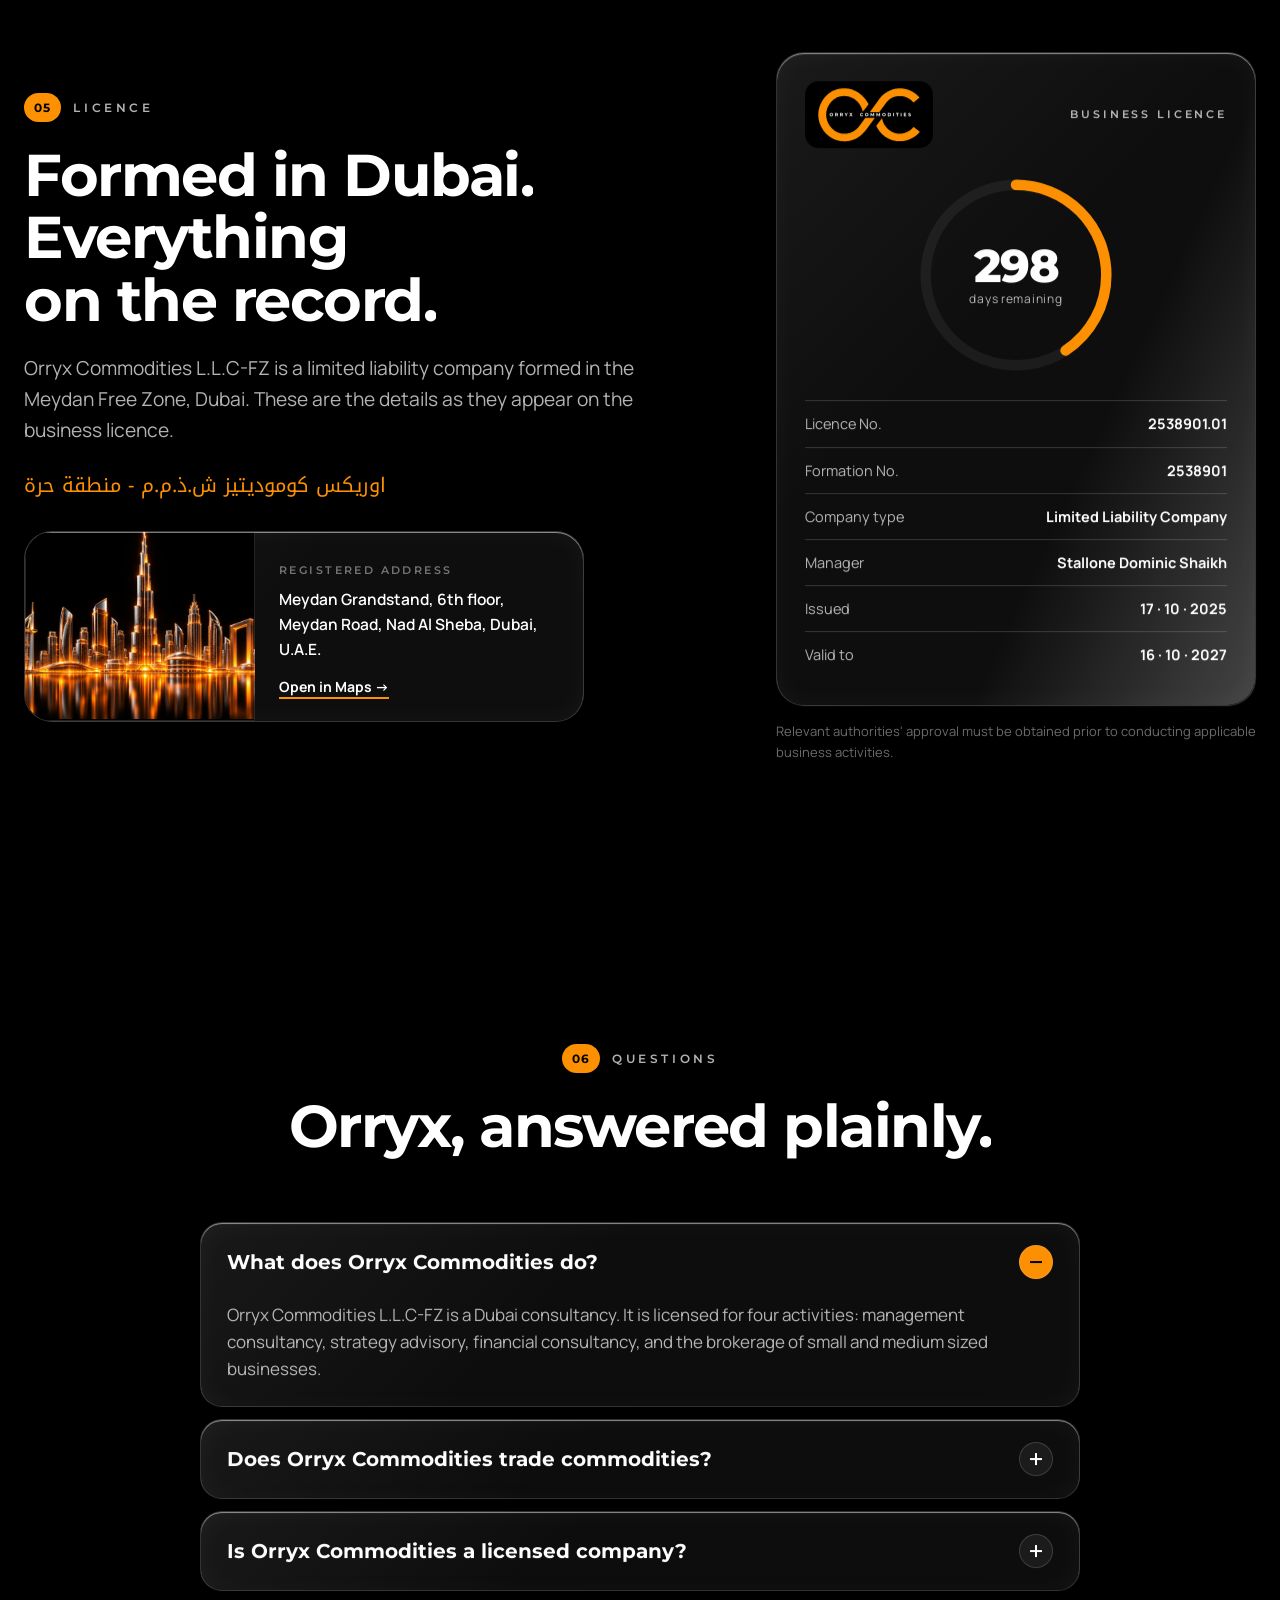
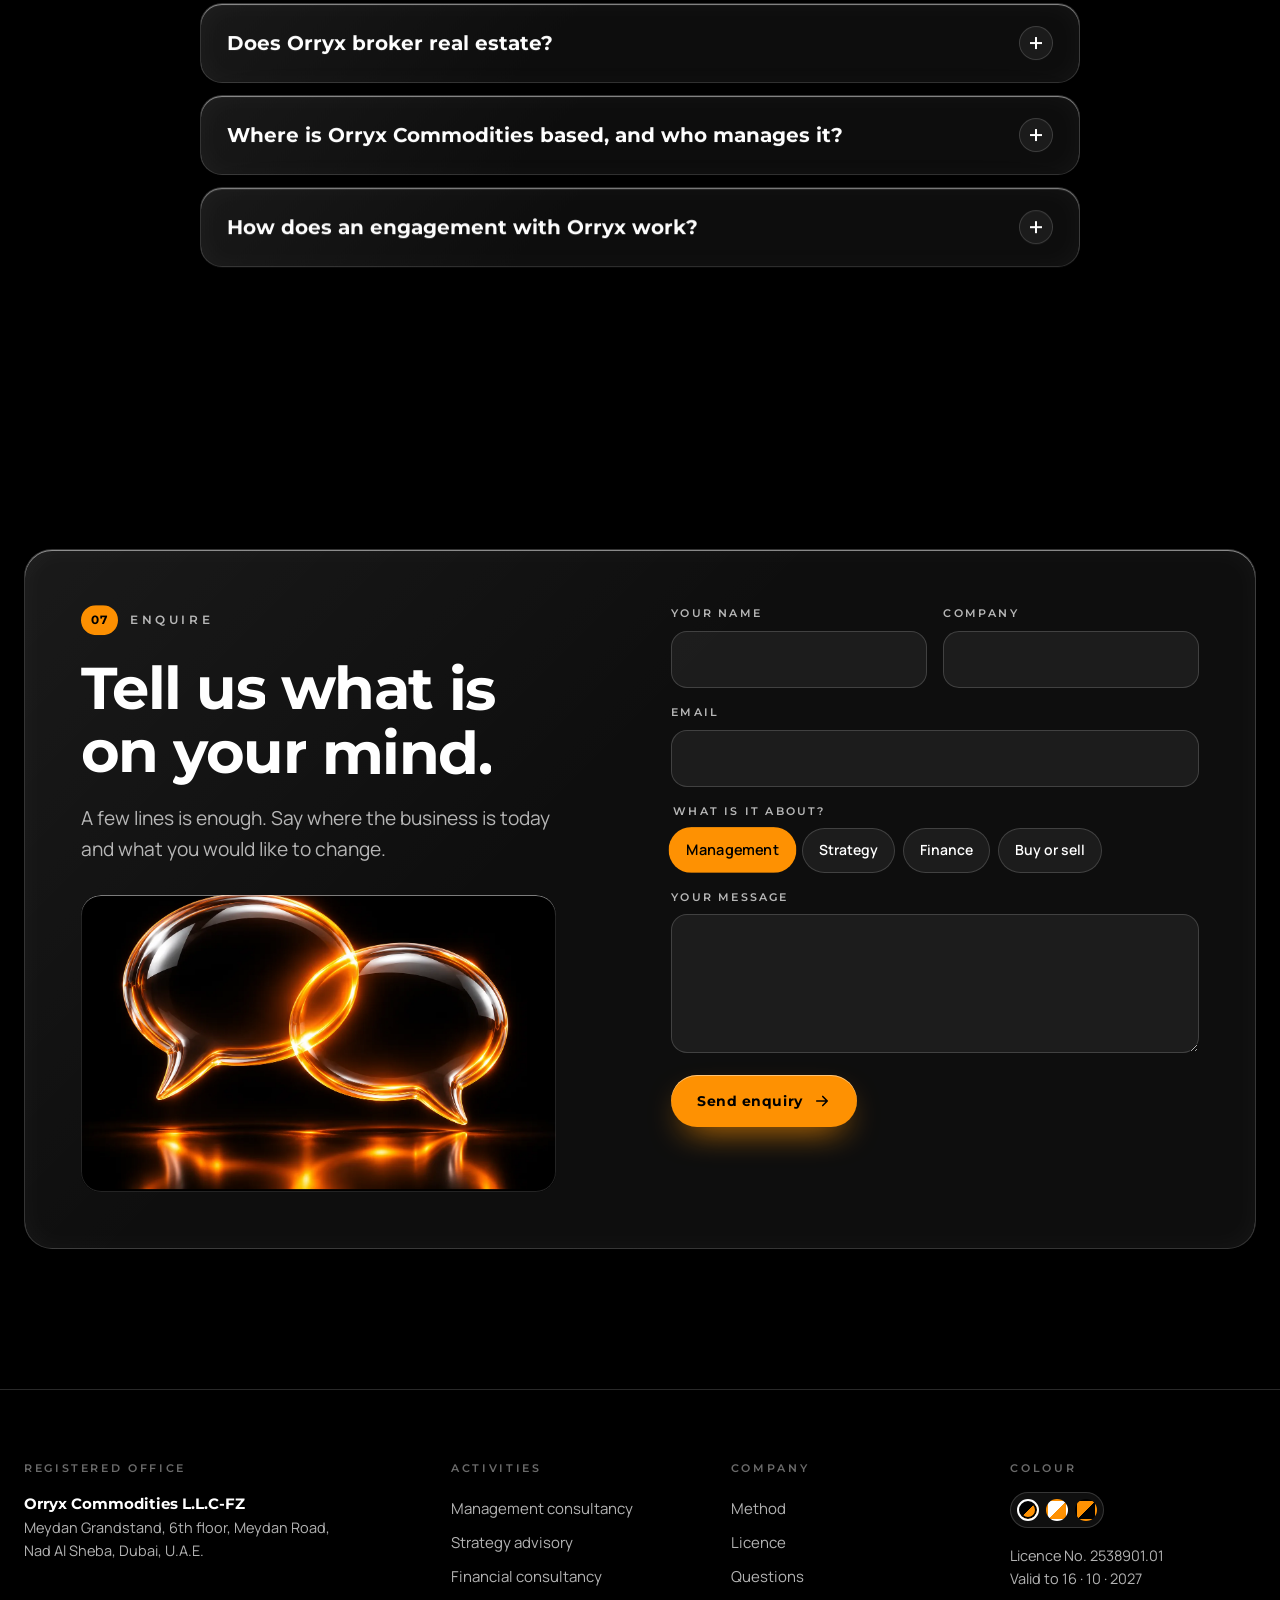
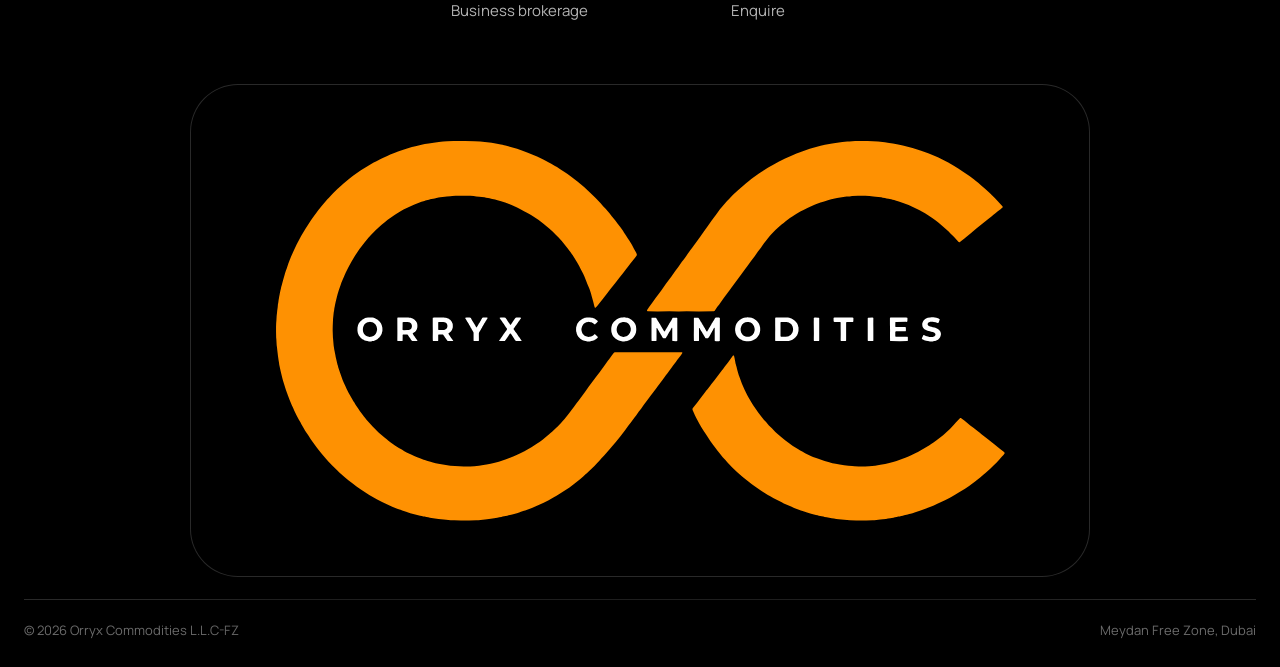
==== commit 5b67797d: "Undo the glass tile finish: bring back the original background Owner asked to undo the change and br" ====
--- a/index.html
+++ b/index.html
@@ -17,7 +17,7 @@
 <link rel="preconnect" href="https://fonts.googleapis.com">
 <link rel="preconnect" href="https://fonts.gstatic.com" crossorigin>
 <link href="https://fonts.googleapis.com/css2?family=Montserrat:wght@400;500;600;700;800&family=Manrope:wght@400;500;600;700&family=Noto+Kufi+Arabic:wght@400;600&display=swap" rel="stylesheet">
-<link rel="stylesheet" href="css/style.css?v=23">
+<link rel="stylesheet" href="css/style.css?v=24">
 <script>
   (function(){var d=document.documentElement;d.classList.add('js');
   try{var t=localStorage.getItem('orryx-theme');if(t)d.setAttribute('data-theme',t);}catch(e){}
@@ -61,13 +61,13 @@
   </defs>
 </svg>
 
-<!-- Behind the page: a wall of polished glass tiles with clean light moving behind it -->
+<!-- Moving colour behind the glass (shapes only, no pictures) -->
 <div class="stage" aria-hidden="true">
   <div class="blob b1"></div>
   <div class="blob b2"></div>
   <div class="blob b3"></div>
-  <div class="tiles"></div>
-  <div class="sweep"></div>
+  <svg class="stage-mark" viewBox="312 173 1157 616"><use href="#lm" fill="none" stroke-width="2.4"/></svg>
+  <div class="grain"></div>
 </div>
 
 <div class="loader" id="loader" aria-hidden="true">
@@ -422,6 +422,6 @@
 <script src="vendor/gsap.min.js"></script>
 <script src="vendor/ScrollTrigger.min.js"></script>
 <script src="vendor/lenis.min.js"></script>
-<script src="js/main.js?v=16"></script>
+<script src="js/main.js?v=17"></script>
 </body>
 </html>
--- a/css/style.css
+++ b/css/style.css
@@ -5,17 +5,16 @@
 :root{
   --orange:#FE9102; --black:#000000; --white:#ffffff;   /* the three logo colours; nothing else is used */
   --f-display:'Montserrat',system-ui,sans-serif; --f-body:'Manrope',system-ui,sans-serif;
-  --r:24px; --r-sm:16px; --ease:cubic-bezier(.2,.8,.2,1);
-  --tile:clamp(112px,13vw,208px);   /* size of one glass tile in the wall behind the page */
+  --r:28px; --r-sm:16px; --ease:cubic-bezier(.2,.8,.2,1);
   --wrap:1240px;
 }
 html[data-theme="night"]{
   --bg:#000000; --ink:#ffffff; --muted:rgba(255,255,255,.7); --faint:rgba(255,255,255,.42);
   --accent:#FE9102; --accent-text:#FE9102; --on-accent:#000000; --mark:#FE9102;
   --code-bg:transparent; --code-ink:#FE9102; --code-edge:#FE9102;
-  --shadow:0 34px 70px -34px rgba(0,0,0,.95),0 22px 60px -30px rgba(254,145,2,.28); --spot:rgba(254,145,2,.2);
-  --blob1:rgba(254,145,2,.5); --blob2:rgba(254,145,2,.28); --blob3:rgba(254,145,2,.16);
-  --tile-hi:rgba(255,255,255,.06); --tile-lo:rgba(0,0,0,.4); --tile-edge-hi:rgba(255,255,255,.085); --tile-edge-lo:rgba(0,0,0,.75); --tile-var:rgba(255,255,255,.03); --sweep:rgba(255,255,255,.055);
+  --glass:rgba(255,255,255,.055); --glass-2:rgba(255,255,255,.1); --edge:rgba(255,255,255,.16); --edge-hi:rgba(255,255,255,.5);
+  --shadow:0 30px 80px -30px rgba(0,0,0,.9); --spot:rgba(254,145,2,.2);
+  --blob1:rgba(254,145,2,.6); --blob2:rgba(254,145,2,.32); --blob3:rgba(255,255,255,.1);
   --field:rgba(255,255,255,.06);
   --logo-word:#ffffff; --logo-plate:#000000; --logo-pad:1; --core-bg:#000000; --loader-bg:#000000;
   --nav-bg:rgba(0,0,0,.55); --hero-inset:0px; --hero-radius:0px; --hero-fade:var(--bg);
@@ -24,15 +23,9 @@
   --bg:#ffffff; --ink:#060605; --muted:rgba(6,6,5,.7); --faint:rgba(6,6,5,.45);
   --accent:#FE9102; --accent-text:#060605; --on-accent:#060605; --mark:#FE9102;
   --code-bg:#FE9102; --code-ink:#060605; --code-edge:transparent;
-  /* glass material on a white page */
-  --glass:rgba(255,255,255,.34); --glass-2:rgba(255,255,255,.74); --glass-3:rgba(255,255,255,.5);
-  --gloss-a:rgba(255,255,255,.8); --gloss-b:rgba(255,255,255,.32); --glass-lift:1.03;
-  --sheen:rgba(255,255,255,.95); --depth:rgba(6,6,5,.07); --inner:rgba(255,255,255,.55);
-  --rim-a:#ffffff; --rim-b:rgba(255,255,255,.8); --rim-c:rgba(6,6,5,.1); --rim-d:rgba(254,145,2,.55);
-  --edge:rgba(6,6,5,.05); --edge-hi:#ffffff;
-  --shadow:0 28px 54px -30px rgba(6,6,5,.34),0 3px 8px rgba(6,6,5,.05); --spot:rgba(254,145,2,.16);
-  --blob1:rgba(254,145,2,.36); --blob2:rgba(254,145,2,.24); --blob3:rgba(254,145,2,.14);
-  --tile-hi:rgba(255,255,255,.95); --tile-lo:rgba(6,6,5,.04); --tile-edge-hi:#ffffff; --tile-edge-lo:rgba(6,6,5,.075); --tile-var:rgba(6,6,5,.018); --sweep:rgba(255,255,255,.7);
+  --glass:rgba(255,255,255,.5); --glass-2:rgba(255,255,255,.78); --edge:rgba(6,6,5,.1); --edge-hi:rgba(255,255,255,.95);
+  --shadow:0 30px 70px -34px rgba(0,0,0,.28); --spot:rgba(254,145,2,.16);
+  --blob1:rgba(254,145,2,.5); --blob2:rgba(254,145,2,.3); --blob3:rgba(0,0,0,.07);
   --field:rgba(6,6,5,.045);
   --logo-word:#060605; --logo-plate:#ffffff; --logo-pad:1; --core-bg:#ffffff; --loader-bg:#ffffff;
   --nav-bg:rgba(255,255,255,.76); --hero-inset:10px; --hero-radius:34px; --hero-fade:#000;
@@ -41,28 +34,13 @@
   --bg:#FE9102; --ink:#060605; --muted:rgba(6,6,5,.78); --faint:rgba(6,6,5,.52);
   --accent:#060605; --accent-text:#060605; --on-accent:#ffffff; --mark:#060605;
   --code-bg:#060605; --code-ink:#ffffff; --code-edge:transparent;
-  /* glass material on an orange page */
-  --glass:rgba(255,255,255,.1); --glass-2:rgba(255,255,255,.3); --glass-3:rgba(255,255,255,.17);
-  --gloss-a:rgba(255,255,255,.36); --gloss-b:rgba(255,255,255,.13); --glass-lift:1.05;
-  --sheen:rgba(255,255,255,.5); --depth:rgba(0,0,0,.13); --inner:rgba(255,255,255,.14);
-  --rim-a:#ffffff; --rim-b:rgba(255,255,255,.45); --rim-c:rgba(255,255,255,.1); --rim-d:rgba(255,255,255,.75);
-  --edge:rgba(255,255,255,.2); --edge-hi:rgba(255,255,255,.9);
-  --shadow:0 28px 56px -30px rgba(0,0,0,.45),0 3px 10px rgba(0,0,0,.08); --spot:rgba(255,255,255,.3);
-  --blob1:rgba(255,255,255,.4); --blob2:rgba(255,255,255,.26); --blob3:rgba(255,255,255,.16);
-  --tile-hi:rgba(255,255,255,.2); --tile-lo:rgba(0,0,0,.055); --tile-edge-hi:rgba(255,255,255,.42); --tile-edge-lo:rgba(0,0,0,.11); --tile-var:rgba(255,255,255,.05); --sweep:rgba(255,255,255,.2);
+  --glass:rgba(255,255,255,.2); --glass-2:rgba(255,255,255,.36); --edge:rgba(255,255,255,.4); --edge-hi:rgba(255,255,255,.9);
+  --shadow:0 30px 70px -34px rgba(0,0,0,.4); --spot:rgba(255,255,255,.3);
+  --blob1:rgba(255,255,255,.5); --blob2:rgba(255,255,255,.3); --blob3:rgba(0,0,0,.24);
   --field:rgba(255,255,255,.2);
   /* the orange logo cannot sit on orange: in the licence card and footer it is shown on black, like the supplied dark-theme file */
   --logo-word:#ffffff; --logo-plate:#000000; --logo-pad:1; --core-bg:#000000; --loader-bg:#000000;
   --nav-bg:rgba(254,145,2,.8); --hero-inset:10px; --hero-radius:34px; --hero-fade:#000;
-}
-
-/* Glass material on dark surfaces: the black page, the hero (always a dark scene) and the black top bar of the orange template. */
-html[data-theme="night"],.hero,html[data-theme="ember"] .nav{
-  --glass:rgba(255,255,255,.028); --glass-2:rgba(255,255,255,.09); --glass-3:rgba(255,255,255,.05);
-  --gloss-a:rgba(255,255,255,.11); --gloss-b:rgba(255,255,255,.04); --glass-lift:1.14;
-  --sheen:rgba(255,255,255,.14); --depth:rgba(0,0,0,.6); --inner:rgba(255,255,255,.035);
-  --rim-a:rgba(255,255,255,.85); --rim-b:rgba(255,255,255,.16); --rim-c:rgba(255,255,255,.03); --rim-d:rgba(254,145,2,.7);
-  --edge:rgba(255,255,255,.08); --edge-hi:rgba(255,255,255,.38);
 }
 
 /* Top bar logo: no box behind it (owner, 20 Nov). In the orange template an orange logo cannot sit on an
@@ -70,8 +48,8 @@
 html[data-theme="ember"] .nav{
   --bg:#000000; --ink:#ffffff; --muted:rgba(255,255,255,.72); --faint:rgba(255,255,255,.45);
   --accent:#FE9102; --accent-text:#FE9102; --on-accent:#000000;
+  --edge:rgba(255,255,255,.18); --edge-hi:rgba(255,255,255,.35);
   --field:rgba(255,255,255,.08); --spot:rgba(254,145,2,.2); --logo-word:#ffffff; --nav-bg:rgba(0,0,0,.84);
-  --shadow:0 20px 44px -24px rgba(0,0,0,.6);
   color:#ffffff;
 }
 
@@ -92,48 +70,30 @@
 /* the registered logo: orange mark is fixed, only the letters switch between white and black as in the supplied files */
 .logo{display:block;width:100%;height:auto;fill:var(--logo-word);overflow:visible}
 
-/* ---------- stage: a wall of polished glass tiles, with clean light moving behind it ----------
-   (owner, 20 Nov: no dots, no dashed lines, no blotches; "it should look like glass") */
-.stage{position:fixed;inset:0;z-index:0;overflow:hidden;pointer-events:none;background:var(--bg);transition:background .6s var(--ease)}
-.blob{position:absolute;border-radius:50%;filter:blur(100px);will-change:transform;transition:background .8s var(--ease)}
-.b1{width:48vmax;height:48vmax;left:-14vmax;top:-12vmax;background:var(--blob1);animation:drift1 24s ease-in-out infinite alternate}
-.b2{width:40vmax;height:40vmax;right:-12vmax;top:30vh;background:var(--blob2);animation:drift2 29s ease-in-out infinite alternate}
-.b3{width:36vmax;height:36vmax;left:26vw;bottom:-18vmax;background:var(--blob3);animation:drift3 33s ease-in-out infinite alternate}
+/* ---------- stage: moving colour behind the glass ---------- */
+.stage{position:fixed;inset:0;z-index:0;overflow:hidden;pointer-events:none}
+.blob{position:absolute;border-radius:50%;filter:blur(90px);will-change:transform;transition:background .8s var(--ease)}
+.b1{width:46vmax;height:46vmax;left:-12vmax;top:-10vmax;background:var(--blob1);animation:drift1 22s ease-in-out infinite alternate}
+.b2{width:38vmax;height:38vmax;right:-10vmax;top:34vh;background:var(--blob2);animation:drift2 27s ease-in-out infinite alternate}
+.b3{width:34vmax;height:34vmax;left:28vw;bottom:-16vmax;background:var(--blob3);animation:drift3 31s ease-in-out infinite alternate}
 @keyframes drift1{to{transform:translate(18vw,22vh) scale(1.18)}}
 @keyframes drift2{to{transform:translate(-24vw,-18vh) scale(.82)}}
 @keyframes drift3{to{transform:translate(14vw,-26vh) scale(1.25)}}
-/* each tile: a soft reflection from its top-left corner, a fine bright edge on two sides and a fine dark joint on the other two */
-.tiles{position:absolute;inset:-14% 0;will-change:transform;
-  background:
-    linear-gradient(135deg,var(--tile-hi) 0%,transparent 44%,transparent 62%,var(--tile-lo) 100%) 0 0/var(--tile) var(--tile),
-    linear-gradient(90deg,var(--tile-edge-hi) 0,var(--tile-edge-hi) 1px,transparent 1px,transparent calc(100% - 1px),var(--tile-edge-lo) calc(100% - 1px)) 0 0/var(--tile) var(--tile),
-    linear-gradient(180deg,var(--tile-edge-hi) 0,var(--tile-edge-hi) 1px,transparent 1px,transparent calc(100% - 1px),var(--tile-edge-lo) calc(100% - 1px)) 0 0/var(--tile) var(--tile),
-    linear-gradient(135deg,var(--tile-var) 0%,transparent 55%) 0 0/calc(var(--tile)*3) calc(var(--tile)*2)}
-/* a slow band of light passing over the wall, the way light moves across polished glass */
-.sweep{position:absolute;inset:-30% -90%;background:linear-gradient(112deg,transparent 45%,var(--sweep) 50%,transparent 55%);animation:sweep 17s cubic-bezier(.45,0,.3,1) infinite;will-change:transform}
-@keyframes sweep{from{transform:translateX(-42%)}to{transform:translateX(42%)}}
+.stage-mark{position:absolute;width:150vmax;max-width:none;left:50%;top:50%;transform:translate(-50%,-50%);opacity:.14}
+.stage-mark use{stroke:var(--mark);stroke-dasharray:14 22;animation:dash 60s linear infinite}
+@keyframes dash{to{stroke-dashoffset:-2000}}
+.grain{position:absolute;inset:0;opacity:.028;background-image:radial-gradient(currentColor 1px,transparent 1px);background-size:4px 4px;color:var(--ink)}
 main,.foot,.marquee{position:relative;z-index:1}
 
-/* ---------- glass tiles (every card and panel) ----------
-   What makes it read as glass: you see the wall softly through it, a fine bright rim catches the light at two
-   corners, the top carries a soft reflection and the lower edge is a touch deeper, as thick glass is. */
-.glass{position:relative;
-  background:
-    linear-gradient(118deg,var(--gloss-a) 0%,transparent 32%),
-    linear-gradient(118deg,transparent 60%,var(--gloss-b) 70%,transparent 82%),
-    linear-gradient(180deg,var(--glass-2) 0%,var(--glass) 48%,var(--glass-3) 100%);
-  -webkit-backdrop-filter:blur(11px) saturate(175%) brightness(var(--glass-lift));backdrop-filter:blur(11px) saturate(175%) brightness(var(--glass-lift));
+/* ---------- liquid glass ---------- */
+.glass{position:relative;background:linear-gradient(135deg,var(--glass-2),var(--glass) 42%,var(--glass));
+  -webkit-backdrop-filter:blur(26px) saturate(180%);backdrop-filter:blur(26px) saturate(180%);
   border:1px solid var(--edge);border-radius:var(--r);
-  box-shadow:inset 0 1px 0 0 var(--edge-hi),inset 0 24px 34px -24px var(--sheen),inset 0 -28px 38px -28px var(--depth),inset 0 0 0 1px var(--inner),var(--shadow);
+  box-shadow:inset 0 1px 0 0 var(--edge-hi),inset 0 -1px 0 0 rgba(0,0,0,.06),inset 0 0 28px rgba(255,255,255,.04),var(--shadow);
   transition:background .6s var(--ease),border-color .6s var(--ease),box-shadow .6s var(--ease)}
 .glass::before{content:"";position:absolute;inset:0;border-radius:inherit;pointer-events:none;opacity:0;transition:opacity .4s;
   background:radial-gradient(420px circle at var(--mx,50%) var(--my,50%),var(--spot),transparent 60%)}
 .glass:hover::before{opacity:1}
-/* the polished rim: brightest at the top-left and bottom-right corners */
-.glass::after{content:"";position:absolute;inset:0;border-radius:inherit;padding:1.3px;pointer-events:none;z-index:3;
-  background:linear-gradient(135deg,var(--rim-a) 0%,var(--rim-b) 20%,var(--rim-c) 48%,var(--rim-b) 80%,var(--rim-d) 100%);
-  -webkit-mask:linear-gradient(#000 0 0) content-box,linear-gradient(#000 0 0);-webkit-mask-composite:xor;
-  mask:linear-gradient(#000 0 0) content-box,linear-gradient(#000 0 0);mask-composite:exclude}
 .glass>*{position:relative}
 
 /* ---------- loader ---------- */
@@ -145,7 +105,7 @@
 .loader-num{font-family:var(--f-display);font-weight:600;letter-spacing:.3em;font-size:13px;color:var(--logo-word);opacity:.6}
 
 /* ---------- nav ---------- */
-.nav{position:fixed;z-index:50;top:16px;left:50%;transform:translateX(-50%);width:min(1280px,100% - 28px);display:flex;align-items:center;justify-content:space-between;gap:18px;padding:8px 12px 8px 14px;border-radius:999px;background:linear-gradient(118deg,var(--gloss-a) 0%,transparent 26%),var(--nav-bg);transition:transform .5s var(--ease),background .6s,border-color .6s}
+.nav{position:fixed;z-index:50;top:16px;left:50%;transform:translateX(-50%);width:min(1280px,100% - 28px);display:flex;align-items:center;justify-content:space-between;gap:18px;padding:8px 12px 8px 14px;border-radius:999px;background:var(--nav-bg);transition:transform .5s var(--ease),background .6s,border-color .6s}
 .nav.is-hidden{transform:translate(-50%,-140%)}
 .brand{display:block;flex-shrink:0;width:112px}
 .nav-links{display:flex;gap:4px}
@@ -202,7 +162,7 @@
 .hero-bg::after{content:"";position:absolute;inset:0;background:linear-gradient(90deg,#000 0%,#000 26%,rgba(0,0,0,.78) 42%,rgba(0,0,0,.12) 66%,transparent),linear-gradient(0deg,var(--hero-fade) 0%,transparent 20%)}
 /* the hero is a dark scene in every template, so its text stays light */
 .hero{--ink:#fff;--muted:rgba(255,255,255,.76);--faint:rgba(255,255,255,.5);--accent:#FE9102;--accent-text:#FE9102;--on-accent:#000;--code-bg:transparent;--code-ink:#FE9102;--code-edge:#FE9102;
-  --field:rgba(255,255,255,.07);--spot:rgba(254,145,2,.2);--shadow:0 30px 60px -30px rgba(0,0,0,.9);color:#fff}
+  --glass:rgba(255,255,255,.07);--glass-2:rgba(255,255,255,.13);--edge:rgba(255,255,255,.18);--edge-hi:rgba(255,255,255,.5);--field:rgba(255,255,255,.07);color:#fff}
 .hero-copy,.hero-stats{position:relative;z-index:2}
 .hero-copy{width:min(var(--wrap),100% - 48px);margin-inline:auto}
 .kicker{font-family:var(--f-display);font-weight:600;font-size:12px;letter-spacing:.26em;text-transform:uppercase;color:var(--muted);display:flex;align-items:center;gap:12px;margin-bottom:20px}
@@ -283,7 +243,7 @@
 
 /* ---------- activities: stacking glass cards ---------- */
 .stack{display:grid;gap:26px}
-.act{position:sticky;top:calc(104px + var(--i)*18px);display:grid;grid-template-columns:1.05fr .95fr;gap:clamp(20px,3vw,44px);padding:clamp(18px,2.2vw,28px);transform-origin:50% 0;will-change:transform;-webkit-backdrop-filter:blur(26px) saturate(175%) brightness(var(--glass-lift));backdrop-filter:blur(26px) saturate(175%) brightness(var(--glass-lift))}
+.act{position:sticky;top:calc(104px + var(--i)*18px);display:grid;grid-template-columns:1.05fr .95fr;gap:clamp(20px,3vw,44px);padding:clamp(18px,2.2vw,28px);transform-origin:50% 0;will-change:transform;-webkit-backdrop-filter:blur(40px) saturate(180%);backdrop-filter:blur(40px) saturate(180%)}
 .act-body{padding:clamp(8px,1.6vw,22px);display:flex;flex-direction:column;justify-content:center}
 .act-top{display:flex;justify-content:space-between;align-items:center;margin-bottom:22px}
 .act-n{font-family:var(--f-display);font-weight:600;font-size:12px;letter-spacing:.2em;color:var(--faint)}
